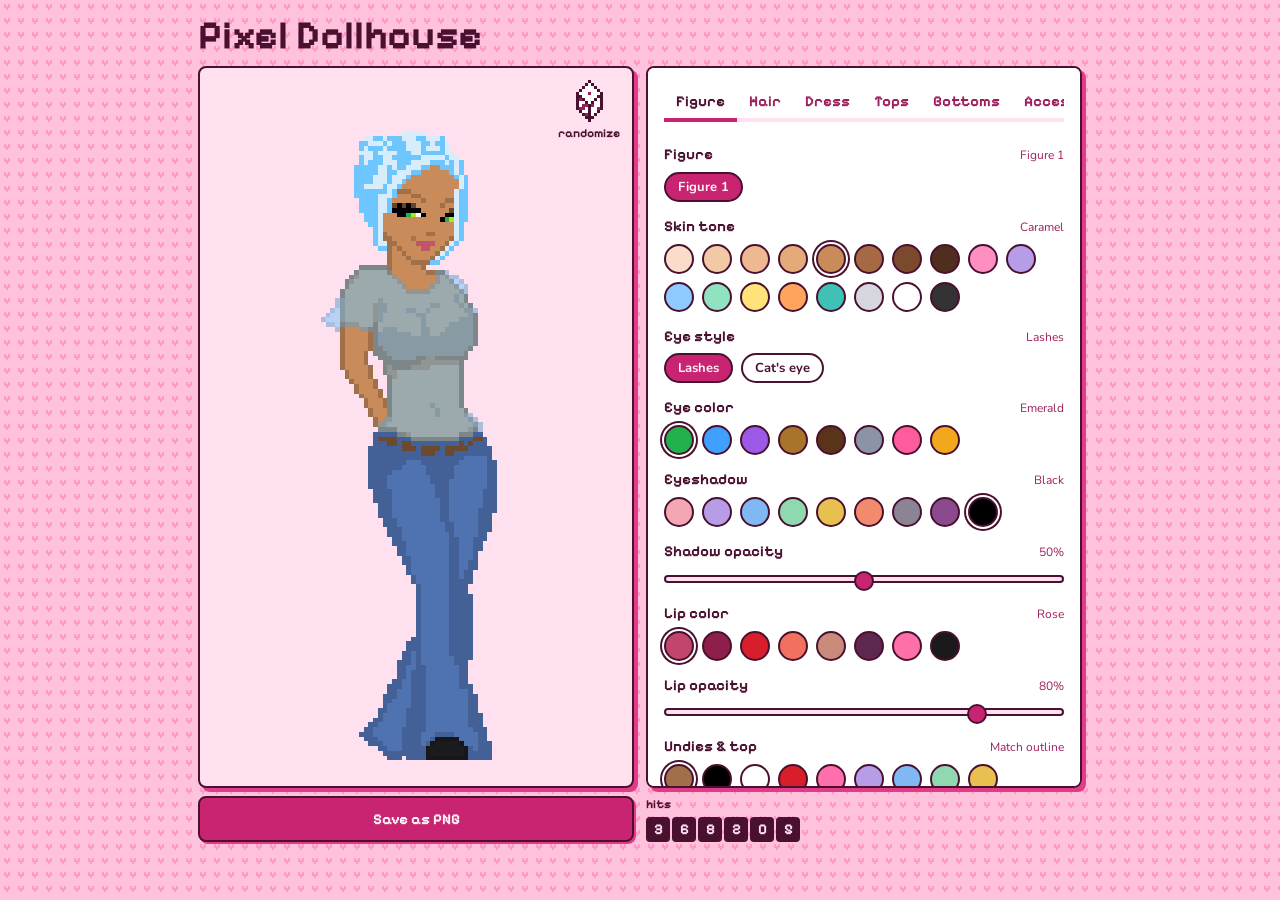
==== index.html @ e89b0773 "Add files via upload" ====
<!DOCTYPE html>
<html lang="en">
<head>
  <meta charset="utf-8">
  <meta name="viewport" content="width=device-width, initial-scale=1">
  <title>Pixel Dollhouse</title>
  <link rel="preconnect" href="https://fonts.googleapis.com">
  <link rel="preconnect" href="https://fonts.gstatic.com" crossorigin>
  <link href="https://fonts.googleapis.com/css2?family=Nunito:wght@400;700&family=Pixelify+Sans:wght@400;700&display=swap" rel="stylesheet">
  <link rel="stylesheet" href="tokens.css">
  <link rel="stylesheet" href="shared.css">
</head>
<body>
  <main class="app">
    <h1 class="app__title">Pixel Dollhouse</h1>

    <div class="panel panel--stage">
      <canvas class="stage__canvas" id="stage" role="img" aria-label="Your doll"></canvas>
      <button class="randomize" id="randomize" type="button">
        <svg class="dice" aria-hidden="true" focusable="false"></svg>
        <span class="randomize__label">randomize</span>
      </button>
    </div>

    <section class="panel app__controls" id="controls" aria-label="Customize your doll">
      <div class="tabs" id="tabs" role="tablist" aria-label="Categories"></div>
      <div class="tabpanel" id="tabpanel" role="tabpanel"></div>
    </section>

    <button class="btn app__export" id="export" type="button">Save as PNG</button>

    <div class="hits" id="hits" role="img">
      <span class="hits__label">hits</span>
      <span class="hits__digits" id="hits-digits" aria-hidden="true"></span>
    </div>
  </main>

  <canvas class="sparkles" id="sparkles" aria-hidden="true"></canvas>

  <script>
  /* =======================================================================
     DATA
     ======================================================================= */

  /* Fixed stage. 84x144 logical px = 7:12, matches --stage-ratio in tokens.css.
     (It was 84x140; 4 rows taller, and the figure sits 6 rows lower, so tall hair fits.)
     Every figure, hair, and clothing layer shares this coordinate space. */
  const STAGE = { w: 84, h: 144 };
  const EXPORT_SCALE = 8;               // PNG export = 672 x 1152, transparent bg
  const TOP_OPACITY = 0.5;              // every top (and its design) is drawn at 50%, so what is under it shows through
  const OUTLINE_VALUE_FACTOR = 0.9;     // outline = skin value (HSV "V") x 0.9
  const SHOE_OUTLINE_FACTOR  = 0.85;    // shoe outline = shoe color value x 0.85 (slightly darker)
  const PANTS_OUTLINE_FACTOR = 0.85;    // pants outline = pants color value x 0.85 (slightly darker)
  const SHIRT_OUTLINE_FACTOR = 0.8;     // shirt outline = shirt color value x 0.8 (soft, low contrast)

  /* Sprite region codes:
     . empty   S skin     O outline   N nose (= outline)
     H hair    B brow (= hair)        L lash     P lips
     I iris    J iris shine           W eye white
     E eyeshadow (only ever set by an eye style, see eyeStyles)
     K smirk: outline color, fades with lip opacity
     V hair highlight, D hair shadow (hair style overlays only; H is the hair base tone)
     F shirt fill         X shirt outline (shirt overlays only)
     M lighter fill, A accent, W fixed white, L fixed black (also shirt overlays)
     1 2 3 = fill-to-accent blend steps, used by the ombre top
     Q pants fill         R pants outline (pants overlays only)
     Y shoe fill          Z shoe outline (a pants style's shoes only)
     G pants belt (the enclosed gaps in the waistband)
     T top (bra)          U underwear
     L lashes are fixed black, not recolorable.                             */
  const FIGURES = [
    {
      id: 'figure-1',
      name: 'Figure 1',
      w: 54,
      h: 140,
      offset: { x: 19, y: 6 },          // places the figure inside STAGE
      /* Pixels listed in `shadow` render as eyeshadow [x, y] in figure
         coordinates; every other lash pixel stays black. */
      eyeStyles: [
        { id: 'lashes',   name: 'Lashes',
          shadow: [[18, 19], [20, 19], [22, 19], [30, 20]] },
        { id: 'cats-eye', name: "Cat's eye",
          shadow: [[18, 19], [19, 19], [20, 19], [21, 19], [22, 19], [30, 20], [31, 20]] }
      ],
      rows: [
        "......................................................",
        "......................................................",
        "......................................................",
        "......................................................",
        "......................................................",
        ".................HHHHHHHHH............................",
        "...............HHHHHHHHHHHHH..........................",
        "..............HHHHHHHHHHHHHHH.........................",
        ".............HHHHHHHHHHHHHHHHH........................",
        "............HHHHHHHHHHHHHHHHHHH.......................",
        "............HHHHHHHHHHHHHHHHHHHH......................",
        "...........HHHHHHHHSSSSSSSSSHHHH......................",
        "...........HHHHHHHSSSSSSSSSSSSHHH.....................",
        "...........HHHHHSSSSSSSSSSSSSSSHH.....................",
        "...........HHHHSSSSSSSSSSSSSSSSSO.....................",
        "...........HHHHSSSSSSSSSSSSSSSSSO.....................",
        "...........HHHSSSBBBBBSSSSSSSSSSO.....................",
        "...........HHHSSBSSSSSBBSSSSSSSSO.....................",
        "...........HSHSSSSSSSSSSBSSSSBBBO.....................",
        "...........HSHSSSLLLLLLSSSSSBSSSO.....................",
        "...........HSSSSSSLLLLLLSSSSSSLLO.....................",
        "............OSSSSSSLLIJWLSSSSLLLL.....................",
        "............OOSSSSSSSSSSSSSSLIJO......................",
        ".............OSSSSSSSSSSSSSSSSSO......................",
        "..............OSSSSSSSSSSSSSSSSO......................",
        "...............OOSSSSSSSSNNSSSSO......................",
        "................OOSSSSKSSSSSSSO.......................",
        ".................OOSSSSPPPPSSO........................",
        ".................OSOSSSSPPSSO.........................",
        ".................OSSOSSSSSSO..........................",
        ".................OSSSOSSSSO...........................",
        ".................OSSSSOOOO............................",
        "...........OOOOOOOSSSSSSO.............................",
        "..........OSSSSSSOSSSSSSSOOOO.........................",
        ".........OSSSSSSSSSSSSSSSSSSSO........................",
        "........OSSSSSSSSSSSSSSSSSSSSSO.......................",
        "........OSSSSSSSSSSSSSSSSSSSSSSO......................",
        ".......OSSSSSSSSSSSSSSSSSSSSSSSSO.....................",
        ".......OSSSSSSSSSSSSSSSSSSSSSSSOSO....................",
        ".......OSSSSSSSOSSSSSSSSSSSSSSSOSO....................",
        ".......OSSSSSSSOOSSSSSSSSSOOSSSSOSO...................",
        ".......OSSSSSSSOOSSSSOOSSOSSSSSSSOO...................",
        ".......OSSSSSSSOSSSSSSSOOSSSSSSSSSOO..................",
        ".......OSSSSSSSOSSSSSSSSOSSSSSSSTTTT..................",
        ".......OSSSSSSOSSSSSSSSSOSSSSSTTTTTT..................",
        ".......OSSSSSOTSTTTSSSSSOOSSSTTTTTTT..................",
        ".......OSSSSSOTTTTTTTTSSOOSSTTTTTTTT..................",
        ".......OSSSSSOTTTTTTTTTTTTTTTTTTTTTT..................",
        ".......OSSSSSOTTTTTTTTTTTTTTTTTTTTTT..................",
        ".......OSSSSSOTTTTTTTTTTTTTTTTTTTTT...................",
        ".......OSSSSO.TTTTTTTTTTTTTTTTTTTT....................",
        ".......OSSSSO..TTTTTTTTTTSSTTTTTTT....................",
        ".......OSSSSO...OTTTTTTTSSSSSSSSO.....................",
        ".......OSSSSSO..OSTTTTSSSSSSSSSSO.....................",
        "........OSSSSO..OSSSSSSSSSSSSSSSO.....................",
        "........OSSSSO...OSSSSSSSSSSSSSSO.....................",
        ".........OSSSSO..OSSSSSSSSSSSSSSO.....................",
        "..........OSSSO..OSSSSSSSSSSSSSSO.....................",
        "..........OSSSSO.OSSSSSSSSSSSSSSO.....................",
        "...........OSSSO.OSSSSSSSSSSSSSSO.....................",
        "............OSSSOOSSSSSSSSSSSSSSO.....................",
        "............OSSSOOSSSSSSSSOSSSSSO.....................",
        ".............OSSSOSSSSSSSSSOSSSSSO....................",
        ".............OSSSOSSSSSSSSSOSSSSSO....................",
        "..............OSSOSSSSSSSSSSSSSSSSO...................",
        "..............OSOSSSSSSSSSSSSSSSSSSO..................",
        "...............OOOOSSSSSSSSSSSSSSSOO..................",
        "..............UUUUUUUSSSSSSSSSSSUUUUU.................",
        "..............UUUUUUUUUUUUUUUUUUUUUUUU................",
        "..............UUUUUUUUUUUUUUUUUUUUUUUU................",
        ".............UUUUUUUUUUUUUUUUUUUUUUUUUU...............",
        ".............UUUUUUUUUUUUUUUUUUUUUUSSSO...............",
        ".............UUUUSSSSSUUUUUUUUUUUUSSSSO...............",
        ".............OSSSSSSSSSSSUUUUUUUSSSSSSOO..............",
        ".............OSSSSSSSSSSSSSSOOSSSSSSSSSO..............",
        ".............OSSSSSSSSSSSSSSSOSSSSSSSSSO..............",
        ".............OSSSSSSSSSSSSSSSOSSSSSSSSSO..............",
        ".............OSSSSSSSSSSSSSSSSOSSSSSSSSO..............",
        ".............OSSSSSSSSSSSSSSSSOSSSSSSSSO..............",
        "..............OSSSSSSSSSSSSSSSOSSSSSSSSO..............",
        "..............OSSSSSSSSSSSSSSSOSSSSSSSSO..............",
        "..............OSSSSSSSSSSSSSSSSOSSSSSSSO..............",
        "...............OSSSSSSSSSSSSSSSOSSSSSSSO..............",
        "...............OSSSSSSSSSSSSSSSOSSSSSSSO..............",
        "...............OSSSSSSSSSSSSSSSSOSSSSSO...............",
        "................OSSSSSSSSSSSSSSSOSSSSSO...............",
        "................OSSSSSSSSSSSSSSSOSSSSSO...............",
        ".................OSSSSSSSSSSSSSSOSSSSSO...............",
        ".................OSSSSSSSSSSSSSSOSSSSO................",
        "..................OSSSSSSSSSSSSSOSSSSO................",
        "..................OSSSSSSSSSSSSSOSSSO.................",
        "...................OSSSSSSSSSSSSOSSSO.................",
        "...................OSSSSSSSSSSSSOSSO..................",
        "....................OSSSSSSSSSSSOSSO..................",
        "....................OSSSSSSSSSSSOSSO..................",
        ".....................OSSSSSSSSSSOSSO..................",
        ".....................OSSSSSSSSSSOSO...................",
        "......................OSSSSSSSSSOSO...................",
        "......................OSSSSSSSSSOSO...................",
        ".......................OSSSSSSSSSO....................",
        "........................OSSSSSSSSO....................",
        "........................OSSSSSSSSSO...................",
        "........................OSSSSSSSSSO...................",
        "........................OSSSSSSSSSO...................",
        ".........................OSSSSSSSSO...................",
        ".........................OSSSSSSSSO...................",
        ".........................OSSSSSSSSO...................",
        "........................OSSSSSSSSSO...................",
        "........................OSSSSSSSSSO...................",
        ".......................OOSSSSSSSSSO...................",
        ".......................OOSSSSSSSSSO...................",
        "......................OSOSSSSSSSSSO...................",
        "......................OSOSSSSSSSSSO...................",
        "......................OSSOSSSSSSSSO...................",
        "......................OSSOSSSSSSSSO...................",
        "......................OSSOSSSSSSSO....................",
        "......................OSSSOSSSSSSO....................",
        "......................OSSSOSSSSSSO....................",
        "......................OSSSOOSSSSSO....................",
        "......................OSSSSOSSSSO.....................",
        "......................OSSSSOSSSSO.....................",
        "......................OSSSSOSSSSO.....................",
        ".....................OSSSSOOSSSSO.....................",
        "....................OSSSSSOOSSSSO.....................",
        "...................OSSSSSSOOSSSSO.....................",
        "...................OSSSSSSSOSSSSO.....................",
        "...................OSSSSSSSOSSSSO.....................",
        "....................OSSSSSSOSSSSO.....................",
        ".....................OOOSSOSSSSSOO....................",
        "........................OOSSSSSSOSO...................",
        "........................OSSSSSSSOOO...................",
        "........................OSSSSSSSOO....................",
        ".......................OSSSSSSSSSO....................",
        ".......................OSSOSOSOSSO....................",
        "........................OOOOOO.OO.....................",
        "......................................................",
        "......................................................",
        "......................................................",
        "......................................................",
        "......................................................"
      ]
    }
  ];

  const SKIN = [
    { name: 'Porcelain', hex: '#F9DCC9' },
    { name: 'Ivory',     hex: '#F2C9A5' },
    { name: 'Peach',     hex: '#EEB892' },
    { name: 'Sand',      hex: '#E5AA7A', outlineFactor: 0.8 },   // original artwork color
    { name: 'Caramel',   hex: '#C98B5A', outlineFactor: 0.8 },
    { name: 'Bronze',    hex: '#A56A43', outlineFactor: 0.65 },
    { name: 'Mocha',     hex: '#7B4A2E', outlineFactor: 0.65 },
    { name: 'Espresso',  hex: '#4F2E1E', outlineFactor: 0.65 },
    /* Fun colors */
    { name: 'Bubblegum', hex: '#FF8FC0' },
    { name: 'Lavender',  hex: '#B79CE8' },
    { name: 'Sky',       hex: '#8EC9FF' },
    { name: 'Mint',      hex: '#8FE3C0' },
    { name: 'Lemon',     hex: '#FFE27A' },
    { name: 'Tangerine', hex: '#FFA45C' },
    { name: 'Teal',      hex: '#3FC1B5' },
    { name: 'Light Gray', hex: '#D4D7DD' },
    { name: 'White',      hex: '#FFFFFF' },
    { name: 'Black',      hex: '#333333', outline: '#000000' }   // explicit outline: V x 0.9 can't reach black
  ];

  const HAIR = [
    /* Natural */
    { name: 'Black',       hex: '#1B1B1F' },
    { name: 'Espresso',    hex: '#2E1F17' },
    { name: 'Brown',       hex: '#5A3A22' },
    { name: 'Chestnut',    hex: '#7A4B2A' },
    { name: 'Auburn',      hex: '#8A3B1F' },
    { name: 'Ginger',      hex: '#D4622A' },
    { name: 'Dark Blonde', hex: '#B8913F' },
    { name: 'Blonde',      hex: '#E3C16F' },
    { name: 'Platinum',    hex: '#EFE6C8' },
    { name: 'Silver',      hex: '#BFC4CC' },
    /* Fun */
    { name: 'Pink',        hex: '#FF6FAE' },
    { name: 'Hot Pink',    hex: '#E8308A' },
    { name: 'Red',         hex: '#D81E2B' },
    { name: 'Orange',      hex: '#FF8A1F' },
    { name: 'Lemon',       hex: '#FFE066' },
    { name: 'Mint',        hex: '#8FE3C0' },
    { name: 'Teal',        hex: '#2EC4B6' },
    { name: 'Sky',         hex: '#6EC6FF' },
    { name: 'Blue',        hex: '#3B6FE0' },
    { name: 'Purple',      hex: '#8A4FD6' },
    { name: 'Lavender',    hex: '#B79CE8' },
    /* No hex: tracks the doll's current outline color. */
    { name: 'Match outline', id: 'match-outline', match: 'outline' }
  ];

  /* Hair styles are overlays drawn on top of the figure, in figure
     coordinates (x, y = top-left of the grid). H = base tone, V = highlight.
     'bald' is the cap already painted into the figure (no overlay). Overlays
     draw on top of that cap; it is never hidden.
     'short' (24x28) was aligned to the nose marker (nose = (25,25)-(26,25)),
     which puts its top-left at (10, 4). Two extra H pixels at the back of the
     head, (12,22) and (13,23), cover the figure's outline pixels there. */
  const HAIR_STYLES = [
    { id: 'bald',    name: 'Bald',    rows: null },
    {
      id: 'short', name: 'Short', x: 10, y: 4,
      rows: [
        "..........VVVVV.........",
        "..VVHHVHHHVVVHHVVVH.....",
        ".HHVVVHVHHHVVVHHVHHV....",
        ".HVHHHVHHHHVVVHVVVHV....",
        ".VVVHVVVVHHHVVHHHHHVV...",
        ".HVVHHVVHHHHHHVVVVVHVV..",
        ".HVHHHVVVHHHVVVVHHHVHVH.",
        "HHHHHVVHVHHVVVHH..HHHVH.",
        "HHHHHVVHHVVVHH......HVH.",
        "HHHHVVVHVVVH.........HVH",
        "HHHHVVVHVVH...........VH",
        "HHVVVVHVVH............VH",
        "HHHHHHHVH............VHH",
        "HHHHHVVVH............VHH",
        ".HHHHVVH.............VHH",
        ".HHHHVVH.............VHH",
        ".HHHHVVH.............VHH",
        "..HHHV...............VHH",
        "..HHHV...............VHH",
        "...HHV...............VH.",
        "....HV...............VH.",
        "....HV...............VH.",
        "....HV...............VH.",
        "....HVV.............VH..",
        ".....HH............VH...",
        "..................VH....",
        ".................VH.....",
        "................HH......"
      ]
    },
    /* 'long' was traced from a reference screenshot (blonde hair only; the face, eyes
       and background were ignored). Scale was ~3.6 screenshot px per art px, anchored
       on the reference's nose (~(73,81)) = our nose, the 2-pixel mark at (25,25)-(26,25).
       Three tones: D = shadow, H = base, V = highlight. The cells between the jaw and
       the right strand are filled with D (hair behind the jaw). 27x42 at (9, 5). */
    {
      id: 'long', name: 'Long', x: 9, y: 5,
      rows: [
        ".......HHDDDDDVVDH.........",
        "......DDDDHHDDVVHDDDH......",
        ".....HDDHVVVDDHVVDDDHD.....",
        "...HVHVVVDHHDDDDHDDDHHHH...",
        "...DDVVVHHVVVDDHHHHHDHHHV..",
        "..HDHVVHHVVVDDHVVVVVDDDDH..",
        "..HHHVDHVVHHHHDDDDDVVVDDH..",
        "..HHVVHVVHHHVVHDDHDDHVHDH..",
        "..DHVDHVHHHVVHHDDVVHDHHVDD.",
        ".HDHVDHDDHVVHHDDDHVHDHHVDD.",
        ".DDHHDDDDVVV.....HVVHHHVVH.",
        ".DDHDHDDHVV........VVHDVVH.",
        ".DDHDHDDVV...........HDDVDH",
        ".DDDDHDHV.............HHVDD",
        ".DDDHVDVV..............DVHD",
        ".DDDHVDVV..............DHDD",
        "DDHDHDDVH..............DDDD",
        "DDVDHDHVH..............DDDD",
        "DDVHHDVVH..............DHHD",
        "DDVHHDVVH..............DHDD",
        "DDVHHDHVH..............HVDD",
        "DDVHHDHHD.............DHHDD",
        "DDVHHDHDD............DDDHDD",
        "DDVHHDHDD...........DDDDHDD",
        "DDVDHDHDD..........DDDDDHDD",
        "DDVDHDHDD.........DDDDDDDHD",
        "DDVDHDDDD........DDDDDDDHHD",
        "DDVHHVDDD.......DDDDDDDHHHD",
        "DDVVDVDHD.........HDDDVVHHD",
        "DDVVDVDHH.........HHDHVVHHD",
        "DDVVDVHVHH.......HHVHVVVHHD",
        "DDVVDHDVHH........HHDVVVHHD",
        "DDVVDHDVHH.........VDVVVHHD",
        "DDVVDHDVHD.........HHVVVHHD",
        "DDVVDHDVHH.........HHVVVHHD",
        "DDVVDHDVHD.........HDHVVHDD",
        "DHVVDHDHDD..........HDVVHDD",
        ".DDVDDDHHD..........HHVHHDD",
        ".DHVDDDHHH..........DDHDVDD",
        ".HDHDDDHVH..........HDDDHDD",
        "..DDHDDHHH..........HDDDDH.",
        "....HDHDDV...........HHH..."
      ]
    },
    /* 'wavy' was traced from a reference screenshot (brown hair only; face, eyes and
       background ignored). It replaced the earlier hair2.pixil version. The nose is too
       faint in that image, so it is anchored on the eyes and lips: about 3.4 screenshot px
       per art px, with the reference's lip center (80,105) on our lips (25,28) and its eyes
       landing within a pixel of ours. Three tones: D = shadow, H = base, V = highlight.
       The cells beside the jaw and neck are filled with D (hair behind the jaw).
       32x44 at (4, 4). */
    {
      id: 'wavy', name: 'Wavy', x: 4, y: 4,
      rows: [
        "...........VDDDDDDDDV...........",
        "........VVVDDDDDDDDDDVVV........",
        ".......VDDHDDDDDDDDDDDDHHV......",
        ".......VDHHHDDDDDDDDDDDDDHV.....",
        ".....VDHHHHDDDDDDDDDDDDDDHHV....",
        ".....HDHHDDDDDDDDDDDDDDDDDDDV...",
        ".....HDHHDDDHDDDDDDDDDDHDDDDV...",
        "....VHHHDDHHDDDDDDDDDDDDDDDDHV..",
        "....VDHHDDHDDDHHDDHHHDDDHHHHDH..",
        "....VDHDDHDDHHHDDHHHVHDDDHHHDH..",
        "...VDDHDDHDDHHDDHHHHHDDDDDHHDH..",
        "...HDHHDHDDHHDHHH..........HDH..",
        "...HHVDDHDDHHHH............HDH..",
        "...HHHDDDDHHHH.............HHH..",
        "...HHHDHDDDHV..............VHD..",
        "...HHHDHDDHH................HD..",
        "...HHHDHDDHV................HD..",
        "..VHHDDHDDHV................HD..",
        "..HDHDDDDHHH...............DHD..",
        "..HDHDDDDHH................DHD..",
        "..HDHDDDDHH................DHD..",
        "..HDHDDDDHD................DHD..",
        "..HDHDDDHHDD...............DHD..",
        "..HDHDDHHDDDD.............HDHD..",
        "..HDHHHHHDDDD............DHDHD..",
        "..HDHHHDDDDDD...........DVVDHD..",
        "..HDHHDDDDDDD..........DHVVDHD..",
        "..HDHDDDDHDDD.........DHVVHDHD..",
        "..HDHHDDDHHD.........DHHHHDDHD..",
        "..VHDDDHDHHDV........VVHHVDDDD..",
        "..VHDDDHDHDDV.........HHHHDDDD..",
        ".VVHHDDHDHDDV.........HDHDHDHH..",
        "VHHHHDHHDDDDV.........HDDDHDHHV.",
        "VVDDHHHHDDDDV.........HDDDHDDHVV",
        "HVVHHHHHDDDDV.........HDDDHDHDHH",
        "..VVHHHDDDDDDV.......VHHDHHDHDV.",
        "..VHHHHDDDHDDHV......VVHDHHDHD..",
        "..VVHDHDDDHHDHV......VVHDDDDHV..",
        "..VVVDHHDDHVVHV......VVHDDDDHV..",
        ".VVVHHHDVHHHVV.......VHDDHDDDHV.",
        "HHHHHHDDVHDHVV.....VVHDDHDDDHDHH",
        "HHHHHDHDHHDDVVV...VVHDDHVDDDHDVV",
        "DDDDVVVHHVHDDDV...VHHDVVVVDDDDV.",
        ".VV....VHVVVVV.....VVHV..VDDDD.."
      ]
    },
    /* Twelve styles traced from reference screenshots (hair only; face, eyes and background
       ignored). The screenshots are small and blurry, so each is a resample, not exact pixels:
       about 3.5 screenshot px per art px, anchored so the reference face (eye midpoint and
       lips) lands on ours. Hair vs skin was told apart by color: distance from a skin patch
       sampled at nose level, plus a hue test for blondes. Inside our face area only the
       forehead can be hair (bangs). Three tones: D = shadow, H = base, V = highlight
       (darkest, middle and lightest of each reference). Cells beside the jaw and neck are
       filled with D (hair behind the face) and one-cell holes copy the pixel below. */
    { /* #1 */
      id: 'side-pony', name: 'Side Pony', x: 5, y: 5,
      rows: [
        "....HDDDDDDDDDDDDDDDH........",
        "...VDDDDDDDDDDDDDDDDHHVV.....",
        "...DDDDDDDDDDDHHHHDDHDDHV....",
        "..VDDHHHDDDDHDDDHHHDDHHHHV...",
        "..HDHDDDDDDDHHDDDHHHDDHHHHV..",
        "..HDHDDDHHDDDHHDDDHHHDDHHDDV.",
        "..HDHDDDDHHDDDHHDDDHHDDHHHDH.",
        "..HDHDDDDDHHDDDHHDDDDDDDHHHHH",
        "..HDHDDHHDDHHHDDDDDDDDDHHHHHH",
        "..HDHDDDHHDDHHHDDH...HHHV..HH",
        "..HDHDDDDHDDDHHHH............",
        "..HDHDDDDHHHDDHH.............",
        "..HDHDDDDDDHHDH..............",
        "..HDHDDHHDDHHH...............",
        "..HDHD.......................",
        "..HDHD.......................",
        "..HDHDD......................",
        "..HDHDD......................",
        "..HDHDDD...................VV",
        "..HDHDDDD..................VV",
        "..HDHDDDHD.................VV",
        "..HDHDDDHVD...............DV.",
        "..HDHDDDHVDD.............DVV.",
        "..HDHDDDHHDD............DVVV.",
        "..HDHDDDHDDD...........DDVV..",
        "..HDHDHHHDDD..........DDDVV..",
        "..HDHDHHHDDD.........DDDVV...",
        "..HDHHHHHDD..................",
        "..HHDDDDHDDH.................",
        ".VHDDDDDDDDHV................",
        "VDDDHDDDDDDHV................",
        "DDDDHHDDDDDHV................",
        "DDDDHHDDDHDHV................",
        "HVVHHHDDDHDDV................",
        "..VHHDDDDHHDDV...............",
        "..VHDDDDDDHHDH...............",
        "..VVDDDDDDHVHH...............",
        "..VVHHDDHDDVVV...............",
        "HHHHDDDDHDDDVV...............",
        "HHHDDDDDHDDDHV...............",
        "VVVDDDVHHHHHHV...............",
        "HVVDDDVVHV..................."
      ]
    },
    { /* #2 */
      id: 'curtain', name: 'Curtain', x: 5, y: 3,
      rows: [
        "........VDDDDDDDDV.........",
        "......VVVDDDDDDDDHHVV......",
        ".....VHHHDDDDDDDDDDHHVV....",
        "....VHHHHDDDDDDDDDDHHHVV...",
        "...VHHDDDDDDDDDDDDDDDHHHV..",
        "..VHHDDDDDDDDDDDDDDDDDDDVV.",
        "..VHHDDDDDDDDHHDDDDDDDDDDV.",
        "..VHDDDDDDDDHHDDDHHDDHHDDDV",
        "..HHDDDDDDDHHDDHHHHHHHHDDDV",
        ".VHHDDDDDDDHDDHHHHDHHHHHDDV",
        ".VHHDDHHDDDDDDHHHDD...HHDDV",
        "VHHHDDHHDDDDDHHHDH.....HDDV",
        "VHHDDDHDDDDDDHHDD......HDDV",
        "VHHDDDHDDDDHHHHD.......DDDD",
        "VHHDDDHDDDDHHHDD........DDD",
        "VHHDHDD....................",
        "VHHDHDD....................",
        "HHHDHHH....................",
        "HHDDDDD....................",
        "DHDDDDD....................",
        "DHDDDDDD...................",
        "DHDDDDDHD..................",
        "DHDDDDDHDD.................",
        "HHDDDDDHDDD................",
        "HHDDDDDHDHHD.............DH",
        "HHDDHDDHDHHD............DHD",
        "HHDDHDDHDHHD...........DDHD",
        "DHDDHDDHDHDD..........DDDHD",
        "DHHDDDDHDHDD.........DDDDHD",
        "DDHHDDDHDHH.........DHDDDHD",
        "DDHHDDHHDHHDDHHV....VHDHDDD",
        "DDDHDDHHDHHDDHHV....VHDHDDD",
        "DDDHHDDHDDHHDDHHV...VHDDDDD",
        "DDDDHDDDDDDDDDHV....VHDDDDD",
        "DDDDHDDDDDDHDDH....VVDDDDDD",
        "DDDDHDDHHHHHDVV...VHHDDDHHD",
        "DDDDDHDDHHHHHV.....HVDDDHHD",
        "VDDDDHHDDDHHVV.....VVDDDDHD",
        ".VDDDDHDDDDHHV.....VHHDDDDD",
        ".VDDDDDDDDDHV.......VHDDHHD",
        "..VDDDDDHHHHV.......VHDHHHD",
        "..VDDDDDDHHHVV......VHDDDDD",
        "..VDDDDHHHHHHV......HDDDDDD",
        "..VDDDDHHDHHH.....VVHDDDDDD",
        "...VDDDDDDDHV.....VVVHDDDDD",
        "....DDDDDDDDV......VVHDDDDD",
        "....VDDDDDDDDV.....VVDDDDDV",
        ".....VDDDDDDVV.....VVDDDDDV",
        ".....VVDDDDDV.......VHDDDV.",
        ".......VDDDDV........HDDV..",
        "........VVDDDV.......VDV...",
        "..........DDDV........H...."
      ]
    },
    { /* #3 */
      id: 'curly', name: 'Curly', x: 4, y: 5,
      rows: [
        "..........HDDDDDDDDHHHHHD........",
        ".........VHDDHHDDDDDHHHHHHV......",
        "........VHHHHHHDDDDDDDDDHDDV.....",
        "......VVHHDDHHDDDDDDDDDDHHDDH....",
        ".....VVHHDDHHHDDDHDDDDHHHHDDDV...",
        ".....HVVDDHHHHDDHHDDDDDDHHHDDV...",
        ".....HDHHHHHDDDHHDDDDDDDDHHHHV...",
        ".....VDHHHHHDDDHHDDHHHHDDDHHHHV..",
        ".....VHHHDDHDDDHDDDDDDDDDDDDDHV..",
        ".....VDHHDDHHHHHDHHDDDDDDDDDDHHV.",
        "....HDDHHDDHHDHDDH.........DDDHDD",
        "...HDDDHDDHHDDHDD..........DDDHDD",
        "...HDDDHDDHDDDHDD...........DDHDD",
        "..HHDDHHDDDDDDDHH...........DHHDD",
        "..HHVVHH.....................HHDV",
        "..HHVVHH.....................HHD.",
        "..VVHHHH.....................HHD.",
        "...VHHHH....................DDDD.",
        "...VDDHHD...................DDDD.",
        "..HHDDDDDD..................DDDDH",
        "..HDDDDDHHD.................DDDDH",
        "..HHDDDDDHHD...............DHDDDH",
        "...VDDDDDHHHD.............DDHDDDH",
        "...VDDHDDHHHD............DDDHDDDH",
        "...VDDHDDHHHD...........DHHDHHDDH",
        "...VDDHDDDHHD..........DDHHDDHDDH",
        "..VVDDDDDDDDD.........DDHHDDDHDDH",
        "..VDDDD..............DHDHHDDHHDDH",
        "..VHHDD...............VHHDDDHHDDH",
        ".VVVVVDDDDDHDDDDV......VVDDDHHDDV",
        ".VVVVHHHHDHHDDDDVV.......VDDHDDDV",
        "..VHHHHDDDHHHDDDVV.......VDHHDDDD",
        "..HHHDHDDDHHHDDDVV......VDDDDDDDD",
        "..HHHDDDDDDDHHDHVV.....VDDDDDDDDD",
        "HHHVHDDDDDDDDHHHHH.....VDDHHHDDDH",
        "HVVVHDDDDDDDDDHHHV.....VDHHDHHDD.",
        ".VVVHDVVDDDHDDHHHV.....VDHDDDDDD.",
        "..VVVDDHHDDHDDDHHV.....DDDDDHDDDH",
        ".....VHHHDDDDDDDHVV.....HHDHHDHHD",
        "......VDDDHHDDDDHV.......HDHHHVVD",
        "......VDDDHVDDDDHV.......HDDHVVDD",
        "......VDDDDVVDDDDVV.......VDVVDDH",
        ".......DDDD...DDDV.........DVVDDH"
      ]
    },
    { /* #4 */
      id: 'bob', name: 'Bob', x: 8, y: 5,
      rows: [
        ".....VVVHDDDDDDDDVVV........",
        "....VDDDHHDDDDDDDDDDVV......",
        "...VVDHHHHDDDDDDDDDDDVV.....",
        "..VVHHHHHDDDDDDDDDDDHHHV....",
        "..VHHHHHHHHHDDDDDDDHHHDDV...",
        "..VHHHHHHHHHHDDDDDDHHHDDHV..",
        ".VDDHHHHHHHHHHDDDDDHHHHHHV..",
        ".VDHHHHHHHHHHHHDHHHHHHHHHH..",
        ".VDHHHHHHHHHHHDDHHHHHHHHHHV.",
        "HHHHHHHHHHHHH...HHHHHHHHHDDV",
        "DDHHHHHHHHHH....DHHHHHHHHDDV",
        "DDHHHHHHHHD......HHHHHHHHDDV",
        "DHHHHHHHHH.......HHHHHHHHHDV",
        "DDHHHHHHHH.......HHHHHHHHHDD",
        "DDDH.....................HDD",
        "DDDD.....................HDD",
        "VDDD.....................DDD",
        ".VDD....................DDDV",
        "..VDD...................DHV.",
        "..VDDD..................DH..",
        "...VVHD.................DV..",
        ".....VVD....................",
        "......VVD...................",
        ".......VD...................",
        "............................",
        "............................",
        "............................",
        "............................",
        "..............VV............"
      ]
    },
    { /* #5 */
      id: 'crimped', name: 'Crimped', x: 6, y: 4,
      rows: [
        ".............HHH..HH..........",
        ".........DDDHH....HHH.........",
        ".......HHHHH......HDDDH.......",
        "......DHHHHH......HDDDDDH.....",
        ".....DDHHHHD........DDDDHH....",
        "....DDDHHDDD........HHD..DH...",
        "...DDDHHDDHHH......DHHD..DH...",
        "...DDHHDDHHHDDHHHDDDHHDD.HH...",
        "..DDHHHDDHHDDVVVVVVDDDDDHHDD..",
        "..DDHHH...DDVVVVVVVVVVVVVHDD..",
        ".DDHHH....HHVVVDD.....DDVHDD..",
        ".DDHD.....HVVVD........DVVHHH.",
        "DDHHD...DDHVVD..........VVHHD.",
        "HHHHD...DDVVH...........VVHHD.",
        "DHHHD....DV..............V.DD.",
        "DDHHD......................DDD",
        "DDHHD......................DDD",
        ".DHHHD.....................DDD",
        ".HHHHD....................DDDD",
        ".DHHHDD...................DDD.",
        ".DDHHDDD..................DDD.",
        "HHHHDDDDD.................DDD.",
        "HHHHDDDDDD...............DDDDD",
        "DDHHDDDDDDD.............DHDDDD",
        ".DHHHDDDDDD............DDVDDDD",
        ".DHHHDDDDDD...........DDDVDDDD",
        ".DHHHDDDDDD..........DHHHHDDD.",
        ".DDHHDDDDDD.........DHDDHDDDD.",
        ".DHHD..............DDDDDVDDDD.",
        "HHHH...............VVVHDVDDDD.",
        "HHHH...DDHDHHHHHH....VHDVDDDH.",
        "HHHH...DDHDHH..........HVDDDDH",
        ".HHHH..DDHHDD............VDDDH",
        ".DDHH..DDDVDD............V.DDH",
        ".DDHH..DDDVDD.............HHHH",
        ".DDHH..DDDHDD.............HDD.",
        ".HHH...DDHHH..............HDD.",
        "HHHH...DDHDD..............HDD.",
        "HHHH...DDDDD..............HDDD",
        "HHHHD..DDDDD..............DDDD",
        ".DHHH..DDDDDD..............HDD",
        ".DHHH...HDVDD...............DD",
        ".DDHH...HHVH..................",
        "..VVVVHHHHH..................."
      ]
    },
    { /* #6 */
      id: 'big-curls', name: 'Big Curls', x: 2, y: 5,
      rows: [
        ".......DDDDDDD...DDDDDDDD..........",
        "......HHHDDDDDDHHDDDDDDDDHH........",
        ".....HVVVDDD.DDDDDD....DDDDV.......",
        "....HHVHHHD..DDDDDD........VVV.....",
        "...HHVDDVVDD..DDDD.........VVV.....",
        "...HVVVDDDDD..DDDD............V....",
        "..HHVVVDDDDD..D..DD...........HV...",
        "..HDDVVVDDDD......DD...........V...",
        "..HDHHVVDDDD......DDDVV........HH..",
        "..HDHHDDDDDD......D..VVV.......HH..",
        ".HHHDDDDDDDD.....DD...........VVH..",
        ".HVVDDDDDDD...................VVHH.",
        "HHHHDDDDD......DD..............DVV.",
        "HHVVVVDDD......................DHH.",
        "VHDDDDDDD......................DHHV",
        ".HDDDHHDD......................DDVD",
        ".HVVDDDVVD.....................DDVD",
        ".DVVDDDVVD....................DDDHD",
        ".DVVDDDVVDD...................DDVHH",
        ".DVVDDDVVVDD..................DDVHH",
        ".VVVDDDVVDDDD.................DDHH.",
        ".VHHDDDDDDDDDD...............DVVHH.",
        "...HDDDDDDDDDDD.............DVVVD..",
        "....HDDDDDDDDDD............DVVVV...",
        ".HHHHDHHVVDDDDD...........DDVHVV...",
        ".DDVVDDHVVDVVDD..........DDDVHVH...",
        ".DVVVVVHDDDDDDD.........DDDDVVHHV..",
        ".DDDVVHDD..............DDDDDDVVVH..",
        ".HHHVVHDD..............DDDDDDVV....",
        "..HDDVD.DDDDDDHVVVVHHHDDDD..DDD....",
        "..HHVV..DDDDDH.......VHDDD..DDDH...",
        "..HHVV....DDDH........HDDDD.DDDD...",
        "...HVV......DH........HVVDD..DDD...",
        "...VVVV.....DH........HDDD...DDD...",
        "....VHHDD...DH........HDDD..DDDDH..",
        "......HVVH..DD.........HHHDDDDDHHH.",
        ".......VVV..DD...........HDDDDDHHH.",
        ".......HVVDHDV...........HDHDDDVHH.",
        "......HHVVDHH............HDHDDVVHV.",
        "......HHVHHH..........H..HHHDDDHH..",
        "......HHVVVD..........HHHDHHHHHH...",
        ".......HVHHD...........DDDDH.......",
        ".........DD.............DDD........"
      ]
    },
    { /* #7 */
      id: 'straight-bob', name: 'Straight Bob', x: 8, y: 5,
      rows: [
        ".......DHHDDDDDDDDDD........",
        "......HDDHHHDHHHHHDDDHH.....",
        ".....HDDHHHHHDHHHHDDDDHV....",
        "....VHDHHHDDDDHHHDDDDDDDV...",
        "...DDHHHDDDHHDDHHDDHHDDDHH..",
        "...HDHHDDDHHDDDDHDDDHHHHHD..",
        "...HHHHDHHHHVVVDHHHHHHHHDDH.",
        "..HDHHDDHHHVVVVDVVVHHHHHHDD.",
        "..HDHDDHHHHVVVVDVVVVHHHHHDD.",
        "..HDHHDDDHVVVVVDDVVVVHHHHDD.",
        ".DDHHDHDDHVVV....HHVVVHHHDD.",
        ".DDHDDHDHVVVV.....HHVVVHHHD.",
        ".DDHDDHDHVVHD......HVVVVHVHH",
        ".DDHDDDDVVVH........HVVVHVVD",
        ".HD......................DVD",
        ".HD......................DVD",
        ".HDD.....................DVD",
        "DDHD....................DVVD",
        "DDHHD...................VVVD",
        "DDHHDD..................VVVD",
        "DDHHDHD.................VVVD",
        "DDHHDDDD...............DDVVD",
        "DDHHDDDVD.............DDDVVD",
        "DDHHDDDVV............DDDDVVD",
        "DDHHDDDVV...........DHDDDVVD",
        "DDHHDDDVV..........DDHDDDVVD",
        "DDHHDDDVD.........DDDHDDDVHD",
        "DDDHDDDD.........DDDDHDDVVHH",
        "DDHHDHHHVHD....DDDDDDHDDVDD.",
        ".VHDDHHHVHDHV...DDVDDDDDVDD.",
        "..VDDDDDHVHHV.....VDDHVVVHH.",
        "....HHDHHVVHV......HHH......",
        "......HHHHDDDH.............."
      ]
    },
    { /* #8 */
      id: 'short-layers', name: 'Short Layers', x: 9, y: 4,
      rows: [
        ".........DDDDDDDD..........",
        "......VVVDDDDDDDDVVV.......",
        ".....VDDDDDDDDHHHDDDVV.....",
        "....VDDDHHHDDDDHHDDDHHV....",
        "...VVDHDDDDDDDDDDDDDHHHV...",
        "..HDDHHDDDHHHDDDDHHHDDHHV..",
        "..HDDHDDHHHHDDDDDDHHDDDDH..",
        ".VVDHHDHHHHVVVVDDDDHHHHDHV.",
        ".VDDHDDHHHHV....DVDDHVVDDV.",
        ".VDDHDHHHHVV....DVVDDDVVDV.",
        ".DDDHDHDHVV......DHVDDVVDD.",
        "DDDDDHDDHV.......DHVHHHVVV.",
        "DDDDDHDHVV.......DDVVDDHVV.",
        "DDDDDHHHV.........DDVVDHVHV",
        "DDDDDHHVV..........HVVDDVHD",
        "DDD.....................VHD",
        "DDD.....................VHD",
        "DDD.....................VHD",
        "DDD....................DHHH",
        ".VVD...................DHVV",
        "..VDD..................DHV.",
        "...VHD.................DVV.",
        "....VVD...............DVV..",
        "...........................",
        "...........................",
        "...........................",
        "...........................",
        "...........................",
        "...........................",
        "...........................",
        "............VV............."
      ]
    },
    { /* #9 */
      id: 'pigtails', name: 'Pigtails', x: -1, y: 5,
      rows: [
        "DDVVVDDDDDDDDDDDDVVVDDDDDDDVVVDDDDDDDDDDDVV.",
        "VHHHHDDDDDDDDDHDDDDHHHHDDDDDDDDDDHHHHDDDDDDD",
        "..HHHDDDDDDDDDHHDDH...HDDDDHDDDDDHHHHHHHDDDD",
        "...VHDDDDHHDDDDDDH.....HHDHHHDDDDDDDDDHHDDDD",
        "...VDDDDDDHDDDDDH......HHHH..HHDDDDDDDDDDDDD",
        "...VHHDDDDHHDDDDHHH.VVVV..H....DDDDHDDDDDDDD",
        "..VVDHHHHHHDDDDDHHH.VVVV..HH....HDDHHHHHDDDD",
        "..HDDHHHDDHDDDHHH...H.....H......HDDHHHHHDDD",
        "..HDHHHHDDDDDDHHD..DD...HH........DDHDDHHDDD",
        "..HDDHHDDDDDDDDD..DD.......H...D..DDDDDHHDV.",
        ".VHDHHDDDHHDDDDDDDD........H...DH.HHDDDDHHV.",
        ".HDDHHDDDHHDDDDDDDH........HH...HHHHVVDDDH..",
        ".HVHHHDDHHHDDDDHDD..............DDHHVVHHDH..",
        "..VHVHHHDDHDDDDHDH..........HH...HHDVVHHHV..",
        "...VVHVHDDHDD.....................DDVVDHVV..",
        "....VHVVDDHD......................DVVVDVV...",
        ".....VVVHHHDD.....................DVVVVV....",
        "........VHHVD....................DHV........",
        "........VHVVDD...................VV.........",
        ".........VVDDDD.............................",
        "............................................",
        "..............VDD...........................",
        "............VVVHHD..........................",
        "............VVVVVD..........................",
        "............................................",
        "............................................",
        "............................................",
        "............................................",
        "....................V...VVV.................",
        "....................VVVVVVV................."
      ]
    },
    { /* #10 */
      id: 'soft-waves', name: 'Soft Waves', x: 8, y: 6,
      rows: [
        ".........HDDDDDDD............",
        ".......HHDDDDDDDDDDDDH.......",
        "......HHHHHDDDDDDDDDDHH......",
        ".....HHHHDDHHHDDDDDHHDHH.....",
        ".....HHHDDDHHDDDDDDDDDDHH....",
        "....HHHDHHHHHHVVVDDDDDDDHH...",
        "....DHHDHHHHVVVVVVVHDDDVHHH..",
        "....DDDHHHHHVVVVVVVHDDVVVHH..",
        "....DDDHHHVVVVHH......HVVVH..",
        "...HDDDHDHVVVV.........VVVH..",
        "...HDDDDDVVV............VVH..",
        "...DDDHHHVVV............VVHH.",
        "..HHDDHHHVVH.............VHD.",
        ".........................DHD.",
        "..H......................DHD.",
        "..HD.....................DHD.",
        "..DD....................DVVD.",
        "..DDD...................VVVD.",
        "..DDDD..................VVVD.",
        "..DDDDD.................HVVD.",
        "..DDDDDD...............DHVVD.",
        "..DDDHDVD.............DDHVVD.",
        "..DDDHDVV............DDDHVVD.",
        "..DDDHDVV...........DDDHHVVD.",
        "..DDDHHVV..........DDHDHHVVD.",
        "..DDDHDVD.........DDDHDHHVVD.",
        "..HDDHDD.........DDDDHDHVVHH.",
        "..HDDHDDVH.......DD.DHDHVVHH.",
        "..DDDHDDVHD.........DHHVVDDH.",
        "..DDDHDDVVDD........DHVVHDDDH",
        "..DDDDHHHVVD.......HDDDHHDDDH",
        "..DDDDHHHHDDDHHH.HHHDDDDHDDH.",
        "..DDDDDHHHDDDH.......DDDDDD..",
        "..DDDDDDDDDDH........DDDDDD..",
        "..DDDHDDDDDH.........HHDDHH..",
        "..DDDHDDDDD...........HDHHH..",
        "..DDDHDDDDD...........HDHDH..",
        ".HDDDHHDDHDH.........HDDDDD..",
        "DDDDDDHHDHHHH.........DDDDD..",
        "DDHDHDHHDHHH...........VDDD..",
        "DDHDHDDHHHH.............HHD.."
      ]
    },
    { /* #11 */
      id: 'sleek', name: 'Sleek', x: 10, y: 5,
      rows: [
        "......HHHDDDDDDDHVVV.......",
        "....VVDDDDHDDDHHHDDDV......",
        "....VDDDHHHDDDDHHDDDDVV....",
        "...VVDHHHDDDDDDDDDDDDDVV...",
        "..HDDHHDDDHHDDDDDHHHDDDVV..",
        "..HDDHDDHHHDDDDDDDHHDDDDV..",
        ".VHDHDDHHHHHHHHHDDDDDDDHVV.",
        ".VDDHDDHHHHHHHHHHHDDHHHHHV.",
        ".VDDDDHDDHHHHHHVVVHHHHHHDV.",
        ".DDDDDHDHHHHV........VVHDV.",
        "DDDDDHDDHHHV..........VHDV.",
        "DDDDDHDHHHH...........HHDV.",
        "DDDDDHDHHH.............HHHH",
        "DDDDDDDHHH.............HHDD",
        "DD.....................HHDD",
        "DD.....................HHDD",
        "HH.....................DHDD",
        "HH....................DDHDD",
        ".VD...................DDHDD",
        ".VDD..................DDHDD",
        ".VDDD.................DDHDD",
        "..VVDD...............DDDHDD",
        "...VVVD.............DVDDHDD",
        "...VDDD............DDDDDHDD",
        "..VDDDD...........DHDDDDHDD",
        "..VDDDD..........DVDDDDDHDD",
        "..VDDDD.........DVVDDDDDHDD",
        "...............DDVDDDDDDHDD",
        ".DDDHDHHHV.......HDDDDDDHDD",
        "DDDDHDHHHV.......HDDHDDDDDD",
        "DDDHDDHHHV.......HDDHDDHDDD",
        "DDDHDDDHHH.......HDDDDDHHDD",
        "DDDDDHDDHHV......HDDDDDDDDD",
        "DDDDHHDDDHHV.....VDDDDDDDDD",
        ".VDDHDDDHHHVV.....VDDDDDDV.",
        ".VDDHDDHVVHV......VHDDDDDV.",
        "..DDDDDH..VV.......HDDDDD..",
        "..VHDDHV...........VHDHHV..",
        "...HDDH.............HDDH...",
        "...VDDV.............VHHV...",
        "....VV...............VV...."
      ]
    },
    { /* #12 */
      id: 'low-pigs', name: 'Low Pigs', x: 6, y: 5,
      rows: [
        ".........VVDDDDDDDDDDVV..........",
        "........VDDDDDDDDDDDDDDVV........",
        ".......VHDDHHHDDDDDDDDDHHV.......",
        "......VVHHHHDDDDDDDDDDDDHHV......",
        ".....VDDHHHDDDDDDDDDDDDDDHHV.....",
        ".....VDDHHDDHHDDDDDDDDDDDDDDV....",
        ".....VDDHDDHHDDDDDDDDDDDDDDDV....",
        ".....HDHHDDHHDHHHDDDDDDDHHHHDV...",
        ".....HDDDDDHHHHHDHHVVVDHHVVHDV...",
        "....VDHHDDDDHHHDDVVVV......HHV...",
        "....DDHHDDDDHHH............DDV...",
        "....DDHD..D..H.............DDV...",
        "....DDHD..................DDHV...",
        "...VDDD...................HDDHV..",
        "...VHD.....................DDHV..",
        "...VHD.....................HHHV..",
        "....VV.....................HVHV..",
        ".....V....................DDVHV..",
        ".....VD...................DDVV...",
        ".....VVD..................DVV....",
        ".....VDDD.................DV.....",
        ".....VDDHD.......................",
        "....VDDDHDD.............DV.......",
        "...VDDDDHHD............DDV.......",
        "...VDDDDDDD...........DDDDV......",
        "...HHDDDDDD..........DDDDDDV.....",
        "...HHDDDDDD.........DDDDDDDDV....",
        "...HHDDDDD.........DHDHDDDDDV....",
        "...HHDDDDHDH........HDHHDDDDDV...",
        "..VHDDDDDHDV........HDHDDDDDHV...",
        "..VHDHDDDDDV........VDHDDDDDHHV..",
        "..VHDHDDDDV..........DDDDDHDHHV..",
        "..VHHHHDDD...........VDDDDHHHHH..",
        "H.DHHHHDDD............VHDHHHHHH..",
        "HHDHHHHDDV.............HDHHHHHHV.",
        "DDDHHDDDDV.............HDDHHHVV..",
        "HHHVVDDDHH.............HDDDHHHV..",
        "...VVHDDHH.............HDDDDDHHHV",
        ".DDHHHHHV..............HDHHHHHHHH",
        ".DDHDDHV...............VDDDHHHHVV",
        ".VDDDVV.................VDDDHHHV."
      ]
    }
  ];

  /* shine is optional; derived from hex when omitted */
  const EYES = [
    { name: 'Emerald', hex: '#22B14C', shine: '#A8E61D' },   // original artwork
    { name: 'Sky',     hex: '#3FA0FF' },
    { name: 'Violet',  hex: '#9B59E6' },
    { name: 'Hazel',   hex: '#A8742A' },
    { name: 'Brown',   hex: '#5A3418' },
    { name: 'Gray',    hex: '#8A94A6' },
    { name: 'Rose',    hex: '#FF5C9E' },
    { name: 'Amber',   hex: '#F2A81D' }
  ];

  const SHADOWS = [
    { name: 'Pink',     hex: '#F2A7B2' },   // matches the pink in the eye mockups
    { name: 'Lavender', hex: '#B79CE8' },
    { name: 'Sky',      hex: '#7FB8F2' },
    { name: 'Mint',     hex: '#8FD9B0' },
    { name: 'Gold',     hex: '#E8C050' },
    { name: 'Coral',    hex: '#F28B6E' },
    { name: 'Smoke',    hex: '#8A8494' },
    { name: 'Plum',     hex: '#8C4A8E' },
    { name: 'Black',    hex: '#000000' }
  ];

  const LIPS = [
    { name: 'Rose',  hex: '#C2456B' },
    { name: 'Berry', hex: '#8E1F4A' },
    { name: 'Red',   hex: '#D81E2B' },
    { name: 'Coral', hex: '#F2705F' },
    { name: 'Nude',  hex: '#C98A7A' },
    { name: 'Plum',  hex: '#5E2750' },
    { name: 'Pink',  hex: '#FF6FA8' },
    { name: 'Black', hex: '#1A1A1A' }
  ];

  const CLOTHES = [
    /* No hex: tracks the doll's current outline color (the default). */
    { name: 'Match outline', id: 'match-outline', match: 'outline' },
    { name: 'Black',    hex: '#000000' },
    { name: 'White',    hex: '#FFFFFF' },
    { name: 'Red',      hex: '#D81E2B' },
    { name: 'Pink',     hex: '#FF6FAE' },
    { name: 'Lavender', hex: '#B79CE8' },
    { name: 'Sky',      hex: '#7FB8F2' },
    { name: 'Mint',     hex: '#8FD9B0' },
    { name: 'Gold',     hex: '#E8C050' }
  ];

  /* Shirts are overlays like hair styles: grids in figure coordinates, drawn on
     top of the figure (so they cover the bra) and under the hair.
     F = fill, X = outline. The T-shirt (34x37) was aligned to the nose marker
     (nose = (25,25)-(26,25)), which puts its top-left at (3, 32). */
  const SHIRTS = [
    { id: 'none',    name: 'None',    rows: null },
    {
      id: 't-shirt', name: 'T-shirt', x: 3, y: 32,
      rows: [
        "........XXXXXX....................",
        ".......XFFFFFFX.........XXX.......",
        "......XXFFFFFFFX........XFFXX.....",
        ".....XXFFFFFFFFFX.......XFFFFX....",
        ".....XFFFFFFFFFFFX.....XFFFFFFX...",
        "....XFFFFFFFFFFFFFXXXXXFFFFFFFX...",
        "....XFFFFFFFFFFFFFFFFFFFFFFFFFX...",
        "...XFFFFFFFFFFFFFFFFFFFFFFFFFFX...",
        "...XFFFFFFFXFFFFFFFFFFFFFFFFFFFX..",
        "..XFFFFFFFFXFFFFFFFFFFFFFFFFFFFFX.",
        ".XFFFFFFFFFXFFFFFFFFFFFFFFFFFFFFX.",
        "XFFFFFFFFFFXFFFFFFFFFFFFFFFFFFFFX.",
        ".XXFXXXXFFFXFFFFFFFFFFFFFFFFFFFFX.",
        "...X....XXXXFFFFFFFFFFFFFFFFFFFFX.",
        "...........XFFFFFFFFFFFFFFFFFFFFX.",
        "...........XFFFFFFFFFFFFFFFFFFFFX.",
        "...........XFFFFFFFFFFFFFFFFFFFFX.",
        "...........XXFFFFFFFFFFFFFFFFFFX..",
        "...........XXXFFFFFFFFFFFFFFFFX...",
        "............XXXFFFFFXXXXXXXXXXX...",
        ".............XXXXXXXXXXXXXXXXX....",
        ".............XXXXXXXXXXFFFFFFX....",
        ".............XXXFFFFFFFFFFFFFX....",
        "..............XXFFFFFFFFFFFFFX....",
        "..............XFFFFFFFFFFFFFFX....",
        "..............XFFFFFFFFFFFFFFX....",
        "..............XFFFFFFFFFFFFFFX....",
        "..............XFFFFFFFFFFFFFFX....",
        "..............XFFFFFFFFFFFFFFX....",
        "..............XFFFFFFFFFFFFFFX....",
        "..............XFFFFFFFFFFFFFFFX...",
        "..............XFFFFFFFFFFFFFFFFX..",
        ".............XFFFFFFFFFFFFFFFFFFX.",
        "............XFFFFFFFFFFFFFFFFFFFFX",
        "............XXXXFFFFFFFFFFFFFFFFXX",
        "................XXXFFFFFFFFFFXXX..",
        "...................XXXXXXXXXX....."
      ]
    },
    /* Ten tops traced from zoomed screenshots (the garment only: hair, arms, pants,
       jewelry, an iPod and a tattoo were ignored). The images are blurry resamples at about
       9.3 screenshot px per art px with no marker, so each was registered to the doll by
       its outline (the navel and waist where visible, by hand for the bulky ones) and then
       simplified to clean pixels. Roles: F fill, A accent, X outline (an automatic
       one-pixel border, plus the sweater's ribs), M lighter fill (sweater), W fixed white
       (zip), L fixed black (puffer seams), 1-3 blend steps (ombre). Hair stays in front. */
    {
      id: 'peace-tee', name: 'Peace Tee', x: 11, y: 44,
      accent: true,                       // has an Accent color control
      colors: { fill: 'white', accent: 'purple' },   // swatches it starts with when picked
      designs: [                        // drawn in the accent color on the chest
        { id: 'peace',  name: 'Peace',  x: 21, y: 47, rows: [
            "..AAAAAA..",
            ".AAA.A.AA.",
            "AAA..A..AA",
            "AA...A...A",
            "AA..AAA..A",
            "A..AAAAA.A",
            "AAA..A.AAA",
            ".AA..A.AA.",
            "..AAAAAA..",
            "....A....."
          ] },
        { id: 'heart',  name: 'Heart',  x: 21, y: 48, rows: [
            ".AA...AA.",
            "AAAA.AAAA",
            "AAAAAAAAA",
            "AAAAAAAAA",
            ".AAAAAAA.",
            "..AAAAA..",
            "...AAA...",
            "....A...."
          ] },
        { id: 'smiley', name: 'Smiley', x: 21, y: 47, rows: [
            "..AAAAA..",
            ".A.....A.",
            "A.......A",
            "A..A.A..A",
            "A.......A",
            "A.A...A.A",
            "A..AAA..A",
            ".A.....A.",
            "..AAAAA.."
          ] },
        { id: 'none',   name: 'None',   rows: null }    // plain tee: the design area just shows the top color
      ],
      rows: [
        ".........XXX........XX....",
        "....XXXXXFFFXXX..XXXFFXX..",
        "...XFFFFFFFFFFFXXFFFFFFFX.",
        "..XFFFFFFFFFFFFFFFFFFFFFX.",
        ".XFFFFFFFFFFFFFFFFFFFFFFFX",
        ".XFFFFFFFFFFFFFFFFFFFFFFFX",
        ".XFFFFFFFFFFFFFFFFFFFFFFFX",
        "XFFFFFFFFFFFFFFFFFFFFFFFFX",
        "XFFFFFFFFFFFFFFFFFFFFFFFFX",
        "XFFFFFFFFFFFFFFFFFFFFFFFFX",
        ".XFFFFFFFFFFFFFFFFFFFFFFFX",
        "..XFFFFFFFFFFFFFFFFFFFFXX.",
        "...XFFFFFFFFFFFFFFFFFFX...",
        "....XFFFFFFFFFFFFFFFFX....",
        "....XFFFFFFFFFFFFFFFFX....",
        ".....XFFFFFFFFFFFFFFFX....",
        ".....XFFFFFFFFFFFFFFX.....",
        ".....XXFFFFFFFFFFFFFX.....",
        ".......XFFFFFFFFFFXX......",
        "........XXXXXXXXXX........"
      ]
    },
    {
      id: 'layered', name: 'Layered', x: 6, y: 31,
      accent: true,                       // has an Accent color control
      colors: { fill: 'white', accent: 'lavender' },   // swatches it starts with when picked
      rows: [
        "....X.......................",
        "...XX.......................",
        "..XFX.......................",
        ".XFFX.......................",
        ".XFFX.......................",
        "XFFFX.......................",
        "XFFFX.......................",
        "XFFFX.......................",
        "XFFFX.......................",
        "XFFFX.......................",
        "XFFFX.......................",
        "XFFFFXXXXXXX.....A.A...A..X.",
        "XFFFFFFFFFFFXAA....AAA...XX.",
        "XFFFFFFFFFFFFAAAAA..A..AXFX.",
        "XFFFFFFFFFFFFFAAAAAAAAAAFFX.",
        "XFFFFFFFFFFFFFFAAAAAAAFFFFX.",
        "XFFFFFFFFFFFFFFFAAAAAFFFFFX.",
        "XFFFFFFFFFFFFFFFFAAAFFFFFFX.",
        "XFFFFFFFFFFFFFFFFFFFFFFFFFX.",
        "XFFFFFFFFFFFFFFFFFFFFFFFFFFX",
        "XFFFFFFFFFFFFFFFFFFFFFFFFFFX",
        "XFFFFFFFFFFFFFFFFFFFFFFFFFFX",
        "XFFFFFFFFFFFFFFFFFFFFFFFFFFX",
        "XFFFFFFFFFFFFFFFFFFFFFFFFFFX",
        ".XFFFFFFFFFFFFFFFFFFFFFFFFFX",
        ".XFFFFFFFFFFFFFFFFFFFFFFFFFX",
        "..XFFFFFFFFFFFFFFFFFFFFFFFFX",
        "...XFFFFFFFFFFFFFFFFFFFFFFFX",
        "...XFFFFFFFFFFFFFFFFFFFFFFFX",
        "....XFFFFFFFFFFFFFFFFFFFFFFX",
        ".....XFFFFFFFFFFFFFFFFFFFFFX",
        ".....XFFFFFFFFFFFFFFFFFFFFFX",
        "......XFFFFFFFFFFFFFFFFFFFFX",
        "......XXXXXXXXXXXXXXXXXXXXXX"
      ]
    },
    {
      id: 'cloud-tube', name: 'Cloud Tube', x: 15, y: 41,
      accent: true,                       // has an Accent color control
      colors: { fill: 'sky', accent: 'white' },   // swatches it starts with when picked
      rows: [
        "....................X.",
        "XXXXX............XXXFX",
        "XFFFFXXXXXXXXXXXXFFFAA",
        "AAAFFFFFFFFFFFFFFFFFFA",
        "AAAAFFFFFFFFFFFFFFFFX.",
        "AAAFFFFFFFFAAAAAFFFFX.",
        ".XFFFFFFFAAAAAAAAAFX..",
        ".XFFFFFFFFAAAAAAAAX...",
        "..XFFFFFFFFAAAAAFX....",
        "...XFFFFFFFFAAAFFX....",
        "...XFFFFFFFFFFFFFX....",
        "...XFFFFFFFFFFFFFX....",
        "...XFAFFFFFFFFFFFX....",
        "...AAAAFFFFFFFFFFA....",
        "...AAAAAFFFFFFFFAA....",
        "...AAAAFFFFFFAAAAA....",
        "...XFFFFFFFFFAAAAA....",
        "...XXFFFFFFFFFFAAA....",
        ".....XXFFFFFFFFFXX....",
        ".......XFFFFFFXX......",
        "........XAAAFX........",
        "..........AAA........."
      ]
    },
    {
      id: 'cable-knit', name: 'Cable Knit', x: 4, y: 29,
      accent: false,                       // has an Accent color control
      colors: { fill: 'butter' },   // swatches it starts with when picked
      rows: [
        "..XXXXXXXXXXXXXXXXXXXXXXXXXX...",
        ".XMMMFMMMMMMMMFFFMFMMMFFFXXMX..",
        ".XMMFMMMFFMFFMXMFMMMMMFXFFXFX..",
        "XMMFMMXXFMFFMMFMMXMMFFMFFFXFMX.",
        "XMFMMFXFFFFFMMMMMXMMMFFMFFFFMX.",
        "XMXMFFMMFFFFMFMMMXMMMMMMFFMMMX.",
        "XMXMXMMFFFFMMXMMMXMMMMFFMFXFMX.",
        "XMXMMMFFMFFMMXMMMXMMMMMFFMMFXX.",
        "XMXMFMXFMFFMMXMMMFFMMMMFFMFMFX.",
        "XXXMXMXFMFFMMXMMMMXMMMMMMMFFMFX",
        "XFXMXMMFMFFMMXMMMMXMMMMMMMMXMMX",
        "XMXMXMMFFFFMMFFMMMXMMMMFFMMXMMX",
        "XMXMXMMFFFFMMMXMMFXMMMMFFMMXMMX",
        "XMFMXMXFFFFFMMFMMFFMMMMFMMFFMFX",
        "XMMMXMXFFFFFMMMMMMMMMMFFMFXMMX.",
        "XMXFFMXFFFFFMMMMMXMMMMFFMFFMFX.",
        "XMXXMMXXFFFFFMMMMFMMMMFFFFMFX..",
        "XMXXMX..XFFFFFMMFMMMMFFMFFMX...",
        "XMXFMX...XFFFXMMMMMMFFMMFFMX...",
        "XFXXMX...XFFFFFMFMMMFFMFFMMX...",
        "XXXXMMX...XFXMXMXMMMMFFMFFMX...",
        ".XXFMMX...XFXMXMFFMMMFFMFFMX...",
        ".XFFMMX...XFXMFFMXMMMFFMFFMX...",
        "..XFFMMX..XFXMMXMMMMMFFMFFMX...",
        "...XXMMX..XMFFMFFMFMMMMMFXFMX..",
        "...XFFMMXXFMMXMMXMXMMMMMMXXMX..",
        "....XFFMFFFFMXMMXMXMMFFMMFXMX..",
        ".....XFFFFFFMXMMXMFFMFFMMFXMX..",
        ".....XMFFFXFMXMMXMMXMMFXMFXXX..",
        "......XFFFXFMXMMXMMXFMXXXXX....",
        "......XFFFFFMFMFXFXXXX.........",
        "......XFMFXXMFXXXX.............",
        ".......XFXXXXX.................",
        ".......XX......................"
      ]
    },
    {
      id: 'wrap-top', name: 'Wrap Top', x: 7, y: 35,
      accent: false,                       // has an Accent color control
      colors: { fill: 'cream' },   // swatches it starts with when picked
      rows: [
        "...XX........................",
        "..XX..XX.X...................",
        "..XX..X..X...................",
        "..X...X.XX.............XX....",
        ".X..XXX..XX............XFX...",
        ".X..XFX..XFX...........XFFXX.",
        ".....XX.XFFFX..........XFFFX.",
        ".....X..XFFFFXX.......XFFFFFX",
        ".......XFFFFFFFX.....XFFFFFFX",
        ".......XFFFFFFFFX...XFFFFFFFX",
        "X......XFFFFFFFFFX..XFFFFFFFX",
        "X......XFFFFFFFFFFXXFFFFFFFX.",
        "........XFFFFFFFFFXXXXXFFFFX.",
        "........XFFFFFFFFX.....XXXX..",
        ".........XFFFFFXX...X........",
        "..........XXXXX....XFX.......",
        "..................XFFFXX.....",
        "................XXFFFFFFX....",
        "............XXXXFFFFFFFFX....",
        "............XFFFFFFFFFFX.....",
        "............XFFFFFFFFFFX.....",
        "............XFFFFFFFFFFX.....",
        ".............XFFFFFFFFFX.....",
        ".............XFFFFFFFFFX.....",
        ".............XFFFFFFFFFFX....",
        ".............XFFFFFFFFFFX....",
        ".............XFFFFFFFFFFX....",
        ".............XFFFFFFFFFFFX...",
        "............XXXXXXXXXXXXXXX.."
      ]
    },
    {
      id: 'halter', name: 'Halter', x: 14, y: 40,
      accent: false,                       // has an Accent color control
      colors: { fill: 'black' },   // swatches it starts with when picked
      rows: [
        "..........XXX..XX......X",
        ".........XFFX..XFX.....X",
        ".......XXFFFFXXFFFX.....",
        ".....XXFFFFFFFFFFFFXX..X",
        ".XXXXFFFFFFFFFFFFFFFFXXX",
        "XFFFFFFFFFFFFFFFFFFFFFFX",
        "XFFFFFFFFFFFFFFFFFFFFFFX",
        "XFFFFFFFFFFFFFFFFFFFFFFX",
        "XFFFFFFFFFFFFFFFFFFFFFFX",
        "XFFFFFFFFFFFFFFFFFFFFFFX",
        "XFFFFFFFFFFFFFFFFFFFFFFX",
        "XFFFFFFFFFFFFFFFFFFFFFFX",
        ".XFFFFFFFFFFFFFFFFFFFFX.",
        "..XFFFFFFFFFFFFFFFFFFX..",
        "..XFFFFFFFFFFFFFFFFFX...",
        "...XXXFFFFFFFFFFFFFXX...",
        "......XFFFFFFFFFFFX.....",
        ".......XFFFFFFFFFX......",
        "........XFFFFFFFX.......",
        ".........XFFFFFX........",
        "..........XFFFX.........",
        "...........XXX.........."
      ]
    },
    {
      id: 'puffer', name: 'Puffer', x: 0, y: 29,
      accent: true,                       // has an Accent color control
      colors: { fill: 'periwinkle', accent: 'blush' },   // swatches it starts with when picked
      rows: [
        "....WLXXXXXXXXXXXLLLWWWWWLXXXXXXL.....",
        "....WLLLLLLLLLLLLLLLWWWWWLFLLFFFFL....",
        "...WLAAAAAAAAAAALLLLWWWWWWLLLLLLLL....",
        "..WLAAAAAAAAAAAALLLLLWWWWWWLLAAAAAL...",
        "..WLAAAAAAAAAAAALLLLLWWWWWWWLAAAAAL...",
        ".WWAAAAAAAAAAAAAAAAALWWWWWWWLAAAAAA...",
        ".LLAAAAAAAAAAAAAAAALLWWWWWWWLAAAAAAAW.",
        ".LLAAAAALLLLLLLLAAALLWWWWWWWLAAALLAAL.",
        ".LLALLLLFFFFFFFFLLLLLWWWWWWWWLLLFFFFFW",
        ".LLLLLLFFFFFFFFFFLLLLLWWWWWWWLLFFFFFFL",
        ".WLLFFFFFFFFFFFFFFFFFLWWWWWWWLFFFFFFFL",
        ".WLFFFFFFFFFFFFFFFFFLLWWWWWWWLFFFFFFFL",
        "WLFFFFFFFFFFFFFFFFFFLLLWWWWWWLFFFFFFFL",
        "LFFFFFFFFFFFFFFFFFFFFLLWWWWWWLFFFFFFFL",
        "LFFFFFFFFFFFFFFFFFFFFLLWWWWWWLFFFFFFFL",
        "LFFFFFFFFFFFFFFFFFFFFFLWWWWWWLLFFFFFFL",
        "LFFFFFFFFFFFLLLLLLLLFFL......LLLLLLFFL",
        "LFFFFLLLLLLLLLAAAAAALLL......LLAAAAALW",
        ".LFFLAAAAAAALAAAAAAAAAL......LLAAAAAAL",
        ".WWLAAAAAAAALAAAAAAAALLWWW...LLAAAAAAL",
        ".WWAAAAAAAAALAAAAAAAALLWWWW.WLLAAAAAAL",
        ".LLAAAAAAAAALAAAAAAAALLWWWW.WLLAAAAAAL",
        "WLAAAAAAAAAALAAAAAAAALLWWWW.WLLAAAAAAL",
        "LLAAAAAAAAAALLLLLLAAAALWWWW.WLLAAAAAAW",
        "WLAAAAAAAAAALLLLLLLLALLWWW..WLLAAAAAW.",
        ".LLAAAAAAAAALLFFFFFLLLLWWW..WLLFFFFLW.",
        ".LLAAAAAAFLLFLLFFFFFFFLWWW..WLLFFFFFLW",
        ".LLAAAAALFFFFFLFFFFFFLLWWWW..LFFFFFFFL",
        ".WLLAAALFFFFFFFFLFFFLLLWWWW..LFFFFFFFL",
        "...WLALFFFFFFFFFLLFFLLLWWWWWWLFFFFFFFL",
        "....WLFFFFFFFFFFFFFFFFLWWWWWWLFFFFFFFL",
        ".....WLFFFFFFFFFFFFFFFLWWWWWWLFFLLFFLL",
        ".....WLFFFFFFFFLLLLLFLLWWWWWWWLLLLLLLW",
        "......WLFFFFFFFAAAAAALLWWWWWWWLLAAALL.",
        ".......WFFFFFFAAAAAAAALWWWWWWWLLAAAAL.",
        "........WLLLLLAAAAAAAAW......WLLAAAAL.",
        ".........WWWWLLLLLLLLLW......WLLLLLLW.",
        "............WLFFFFFFFFFWWLWWWFFFFFLLW.",
        "............LXXXXXXXXXXXLLLXXXXXXXXXW."
      ]
    },
    {
      id: 'ombre', name: 'Ombre', x: 14, y: 36,
      accent: true,                       // has an Accent color control
      colors: { fill: 'black', accent: 'white' },   // swatches it starts with when picked
      rows: [
        ".................F......",
        "................FFF.....",
        "......FFF......FFFFF....",
        "....FFFFFFFFFFFFFFF.....",
        ".....FFFFFFFFFFFFF......",
        "......FFFFFFFFFFF......F",
        "F.....FFFFFFFFFFF.....FF",
        "FF...FFFFFFFFFFFFF...FFF",
        "FFFFFFFFFFFFFFFFFFFFFFFF",
        "FFFFFFFFFFFFFFFFFFFFFFFF",
        "FFFFFFFFFFFFFFFFFFFFFFFF",
        "FFFFFFFFFFFFFFFFFFFFFFF.",
        ".FFFFFFFFFFFFFFFFFFFFF..",
        "..11111111111111111111..",
        "..11111111111111111111..",
        "...1111111111111111111..",
        "...2222222222222222222..",
        "...2222222222222222222..",
        "...2222222222222222222..",
        "...3333333333333333333..",
        "...3333333333333333333..",
        "....333333333333333333..",
        ".....AAAAAAAAAAAAAAAAA..",
        "....AAAAAAAAAAA.........",
        "...AAAA.................",
        "...A...................."
      ]
    },
    {
      id: 'tie-tube', name: 'Tie Tube', x: 14, y: 43,
      accent: true,                       // has an Accent color control
      colors: { fill: 'orchid', accent: 'fuchsia' },   // swatches it starts with when picked
      rows: [
        ".....XXXXXXXXXXXXXXX..",
        ".XX..XFFFFFFFFFFFFX...",
        "XX..XFFFFFFFFFFFFX....",
        "XX..XFFFFFFFFFFFFX....",
        "XFXXFFFFFFFFFFFFFFXXX.",
        "XFFFFFFFFFFFFFFFFFFFFX",
        "XFFFFFFFFFFFFFFFFFFFFX",
        "XFFFFFFFFFFFFFFFFFFFX.",
        ".XFFFFFFFFFFFFFFFFFX..",
        "..XFFFFFFFFFFFFFFFFX..",
        "...XXXXXXXXXXXXXXXX...",
        "......................",
        "......................",
        "...AAA............AA..",
        ".....AA...........A...",
        "......A..........AA...",
        ".......AAA.....AAA....",
        "..........AA..AA......",
        ".............AAA......",
        "................AA....",
        ".........AA.......AAA.",
        ".......AA..........AA.",
        ".....AAA..............",
        ".....A................"
      ]
    },
    {
      id: 'sparkle-tube', name: 'Sparkle Tube', x: 13, y: 36,
      accent: true,                       // has an Accent color control
      colors: { fill: 'lilac', accent: 'lavender' },   // swatches it starts with when picked
      rows: [
        "...XXXXAXAAAAXXXXXXXX.",
        ".XXFFFFFFFAAFFFFAFFAFX",
        "XFFFFAAFFFFFFFFAAAFFFX",
        "XFFFAAAFFFFFFFFAAFFFFX",
        "XFFFFAAFFFFFFFFFFFFFFX",
        "XFAFFFFFFFFFFFFFFFFFX.",
        "XFFFFFFFFFFFFFFFFAFFX.",
        ".XFFFFFFFFFFFFFFAAAX..",
        "..XFFFFFFFFFFFFFAAA...",
        "..XFFFFFFFAAFFFFFAX...",
        "...XFFFFFFAAAFFFFFX...",
        "...XFFFFFFFAFFFFFFX...",
        "...AAAFFFFFFFFFFFFX...",
        "...AAAFFFFFFFFFAFFX...",
        "...XAFFFFFFFFFFFFAA...",
        "...XFFFFFFFFFFFFAAA...",
        "....XFFFFFFFFFFFFAX...",
        "....XFFFFFFFFFFFFFX...",
        ".....XFFFFFFFFFFFFX...",
        ".....AFFFFFFFFAFFFX...",
        ".....XFFAAFFFAAAFFAX..",
        ".....XFAAAFFFAAFFFFX..",
        ".....XFFAAFFFFFFFFFX..",
        ".....XFFFFFFFFFFFFFFX.",
        "....XFFFFFFFFFFFFFAFX.",
        "...XAFFFFFFFFFFFFAAAFX",
        "..XAAAFFFFFFFFFFFAAAX.",
        "...AAAXXXXXXFFFFFFA...",
        "....AA......XXXXXX...."
      ]
    }
  ];

  /* outline = fill value x SHIRT_OUTLINE_FACTOR, unless an entry pins an exact `outline` hex */
  const SHIRT_COLORS = [
    { name: 'Charcoal', hex: '#464646' },   // original artwork fill
    { name: 'Black',    hex: '#1B1B1F' },
    { name: 'White',    hex: '#FFFFFF' },
    { name: 'Cream',    hex: '#F5E6C8' },
    { name: 'Gray',     hex: '#B5B9C2' },
    { name: 'Red',      hex: '#D81E2B' },
    { name: 'Orange',   hex: '#FF8A1F' },
    { name: 'Yellow',   hex: '#FFD23F' },
    { name: 'Green',    hex: '#3FBF5A' },
    { name: 'Teal',     hex: '#2EC4B6' },
    { name: 'Sky',      hex: '#6EC6FF' },
    { name: 'Blue',     hex: '#3B6FE0' },
    { name: 'Navy',     hex: '#1D2B64' },
    { name: 'Purple',   hex: '#8A4FD6' },
    { name: 'Lavender', hex: '#B79CE8' },
    { name: 'Pink',     hex: '#FF6FAE' },
    { name: 'Hot Pink', hex: '#E8308A' },
    /* colors the traced tops start with */
    { name: 'Butter',     hex: '#F7E88B' },
    { name: 'Periwinkle', hex: '#909AF1' },
    { name: 'Blush',      hex: '#EB9EA4' },
    { name: 'Lilac',      hex: '#F7DBFC' },
    { name: 'Orchid',     hex: '#ED9DF3' },
    { name: 'Fuchsia',    hex: '#E26EEC' }
  ];

  /* Pants are overlays too: drawn on top of the figure, under the shirt and hair.
     Q = fill, R = outline. Flares (29x69) was aligned to the nose marker
     (nose = (25,25)-(26,25)), which puts its top-left at (11, 67): the waistband
     sits on the undies' top row. */
  const PANTS = [
    { id: 'none',   name: 'None',   rows: null },
    {
      id: 'flares', name: 'Flares', x: 11, y: 67,
      /* G = belt: the gaps enclosed by the waistband, filled by the belt color. */
      rows: [
        "...RRRRR................RR...",
        "...RGGGGRRR..........RRRGGR..",
        "...RRRGGRGGRRRRRRRRRRGRGRRR..",
        "..RRRRRRRGGGRGGGGRGGGGGRRRRR.",
        "..RRRRRRRRRRRGGGRRGGRRRRRRRR.",
        "..RRRRRRRRRRRRRRRRRRRRQQQQQR.",
        "..RRRRRRRRQQQRRRRRRRRQQQQQQRR",
        "..RRRRRRRQQQQQRRRRRRQQQQQQQRR",
        "..RRRRRQQQQQQQRRRRRRQQQQQQQRR",
        "..RRRRQQQQQQQQQRRRRRQQQQQQQRR",
        "..RRRRQQQQQQQQQRRRRQQQQQQQQRR",
        "..RRRRQQQQQQQQQQRRRQQQQQQQQRR",
        "...RRRRQQQQQQQQQRRRQQQQQQQRRR",
        "...RRRRQQQQQQQQQRRRQQQQQQQRRR",
        "...RRRRQQQQQQQQQQRRQQQQQQQRRR",
        "....RRRQQQQQQQQQQRRQQQQQQQRRR",
        "....RRRQQQQQQQQQQRRQQQQQQRRRR",
        "....RRRQQQQQQQQQQRRQQQQQQRRR.",
        ".....RRRQQQQQQQQQRRQQQQQQRRR.",
        ".....RRRQQQQQQQQQQRRQQQQQRRR.",
        "......RRRQQQQQQQQQRRQQQQQRRR.",
        "......RRRQQQQQQQQQQRQQQQQRR..",
        ".......RRQQQQQQQQQQRRQQQRRR..",
        ".......RRRQQQQQQQQQRRQQQRR...",
        "........RRQQQQQQQQQRRQQQRR...",
        "........RRQQQQQQQQQRRQQQR....",
        ".........RRQQQQQQQQRRQQQR....",
        ".........RRQQQQQQQQRRQQRR....",
        "..........RQQQQQQQQRRQQRR....",
        "..........RQQQQQQQQRRQRR.....",
        "...........RQQQQQQQRRQRR.....",
        "...........RQQQQQQQRRRRR.....",
        "............RQQQQQQRRRR......",
        "............RQQQQQQRRRR......",
        "............RQQQQQQRRRRR.....",
        "............RQQQQQQRRRRR.....",
        "............RQQQQQQRRRRR.....",
        "............RQQQQQQRRRRR.....",
        "............RQQQQQQRRRRR.....",
        "............RQQQQQQRRRRR.....",
        "............RQQQQQQRRRRR.....",
        "............RQQQQQQRRRRR.....",
        "............RQQQQQQRRRRR.....",
        "...........RRQQQQQQRRRRR.....",
        "..........RRRQQQQQQRRRRR.....",
        "..........RRRQQQQQQRRRRR.....",
        ".........RRQRQQQQQQRRRRR.....",
        ".........RRQRQQQQQQQRRRR.....",
        "........RRRQRQQQQQQQRRR......",
        "........RRQQRRQQQQQQQRR......",
        "........RRQRRRQQQQQQQRR......",
        "........RRQRRRQQQQQQQRR......",
        ".......RRQQRRRQQQQQQQRR......",
        "......RRRQQRRRQQQQQQQRRR.....",
        "......RRQQQRRRQQQQQQQQQR.....",
        ".....RRRQQQRRRQQQQQQQQQRR....",
        ".....RRQQQQRRRQQQQQQQQQRR....",
        ".....RQQQQQRRRQQQQQQQQQRR....",
        "....RRQQQQRRRRQQQQQQQQQRR....",
        "....RQQQQQRRRRQQQQQQQQQRRR...",
        "...RRQQQQQRRRRQQQQQQQQQRRR...",
        "..RRQQQQQQRRRRQQQQQQQQQRRR...",
        ".RRQQQQQQRRRRRQQQQQQQQQQRRR..",
        "RRRQQQQQQRRRRQQQRRRRQQQQQRR..",
        ".RRRQQQQQRRRRQQRRRRRRQQQQRR..",
        "..RRRQQQQRRRRQRRQQQQQRQQQRRR.",
        "....RRQQQRRRRRRQQQQQQQRRQRRR.",
        ".....RRRRRRRRRRQQQQQQQRRRRRR.",
        "......RRR.RRRRRRRRRRRRRRRRRR."
      ],
      /* Shoes belong to this pants style: they show only while it is selected, are
         drawn right after the pants, and have their own color control.
         From shoe-lips.pixil: that canvas is shifted 4px right of the figure
         (its marker was at (29,25)-(30,25), the nose is at (25,25)-(26,25)),
         so figure x = pixil x - 4. Y = fill, Z = outline. */
      shoes: {
        x: 25, y: 131,
        rows: [
          "..ZZZZZ..",
          ".ZYYYYYZ.",
          "ZYYYYYYYZ",
          "ZYYYYYYYZ",
          "ZZZZZZZZZ"
        ]
      }
    }
  ];

  /* outline = fill value x PANTS_OUTLINE_FACTOR */
  const PANTS_COLORS = [
    { name: 'Light Wash', hex: '#8FB0DC' },
    { name: 'Denim',      hex: '#4F72B0' },
    { name: 'Dark Wash',  hex: '#2E4372' },
    { name: 'Black',      hex: '#1B1B1F' },
    { name: 'Charcoal',   hex: '#464646' },
    { name: 'Gray',       hex: '#B5B9C2' },
    { name: 'White',      hex: '#FFFFFF' },
    { name: 'Cream',      hex: '#F5E6C8' },
    { name: 'Khaki',      hex: '#C2A878' },
    { name: 'Brown',      hex: '#6B4A2E' },
    { name: 'Olive',      hex: '#6B7A3A' },
    { name: 'Red',        hex: '#D81E2B' },
    { name: 'Orange',     hex: '#FF8A1F' },
    { name: 'Yellow',     hex: '#FFD23F' },
    { name: 'Mint',       hex: '#8FE3C0' },
    { name: 'Sky',        hex: '#6EC6FF' },
    { name: 'Lavender',   hex: '#B79CE8' },
    { name: 'Pink',       hex: '#FF6FAE' },
    { name: 'Hot Pink',   hex: '#E8308A' }
  ];

  /* outline = fill value x SHOE_OUTLINE_FACTOR */
  const SHOE_COLORS = [
    { name: 'Black',    hex: '#1B1B1F' },
    { name: 'Charcoal', hex: '#464646' },
    { name: 'White',    hex: '#FFFFFF' },
    { name: 'Cream',    hex: '#F5E6C8' },
    { name: 'Tan',      hex: '#C2A878' },
    { name: 'Brown',    hex: '#6B4A2E' },
    { name: 'Navy',     hex: '#1D2B64' },
    { name: 'Red',      hex: '#D81E2B' },
    { name: 'Orange',   hex: '#FF8A1F' },
    { name: 'Yellow',   hex: '#FFD23F' },
    { name: 'Mint',     hex: '#8FE3C0' },
    { name: 'Sky',      hex: '#6EC6FF' },
    { name: 'Lavender', hex: '#B79CE8' },
    { name: 'Pink',     hex: '#FF6FAE' },
    { name: 'Hot Pink', hex: '#E8308A' }
  ];

  const BELT_COLORS = [
    { name: 'Brown',    hex: '#6B4A2E' },
    { name: 'Black',    hex: '#1B1B1F' },
    { name: 'Tan',      hex: '#C2A878' },
    { name: 'Cream',    hex: '#F5E6C8' },
    { name: 'White',    hex: '#FFFFFF' },
    { name: 'Gray',     hex: '#B5B9C2' },
    { name: 'Gold',     hex: '#E8C050' },
    { name: 'Red',      hex: '#D81E2B' },
    { name: 'Orange',   hex: '#FF8A1F' },
    { name: 'Mint',     hex: '#8FE3C0' },
    { name: 'Sky',      hex: '#6EC6FF' },
    { name: 'Navy',     hex: '#1D2B64' },
    { name: 'Lavender', hex: '#B79CE8' },
    { name: 'Pink',     hex: '#FF6FAE' },
    { name: 'Hot Pink', hex: '#E8308A' }
  ];

  const currentShirt = () => SHIRTS.find(s => s.id === state.shirt);
  const currentPants = () => PANTS.find(p => p.id === state.pants);

  /* Category nav. Tabs with no controls show an empty state. */
  const TABS = [
    { id: 'figure',      label: 'Figure' },
    { id: 'hair',        label: 'Hair' },
    { id: 'dress',       label: 'Dress' },
    { id: 'tops',        label: 'Tops' },
    { id: 'bottoms',     label: 'Bottoms' },
    { id: 'accessories', label: 'Accessories' }
  ];

  /* One entry per control. `tab` = which category it lives in.
     Order = order in the panel. */
  const CONTROLS = [
    { tab: 'figure', key: 'figure',  label: 'Figure',        kind: 'chip',   options: FIGURES.map(f => ({ id: f.id, name: f.name })) },
    { tab: 'figure', key: 'skin',    label: 'Skin tone',     kind: 'swatch', options: SKIN },
    { tab: 'bottoms', key: 'pants', label: 'Bottom', kind: 'chip', options: PANTS.map(x => ({ id: x.id, name: x.name })) },
    { tab: 'bottoms', key: 'pantscolor', label: 'Bottom color', kind: 'swatch', options: PANTS_COLORS },
    /* showIf hides a control; dependsOn names the state key that can change it, so the panel re-renders. */
    { tab: 'bottoms', key: 'beltcolor', label: 'Belt color', kind: 'swatch', options: BELT_COLORS,
      dependsOn: 'pants', showIf: () => !!currentPants().rows },
    { tab: 'bottoms', key: 'shoecolor', label: 'Shoe color', kind: 'swatch', options: SHOE_COLORS,
      dependsOn: 'pants', showIf: () => !!currentPants().shoes },
    { tab: 'tops', key: 'shirt', label: 'Top', kind: 'chip', scroll: true,   // one line, scrolls sideways
      options: SHIRTS.map(x => ({ id: x.id, name: x.name })) },
    { tab: 'tops', key: 'shirtdesign', label: 'Design', kind: 'chip',
      options: SHIRTS.find(t => t.designs).designs.map(d => ({ id: d.id, name: d.name })),
      dependsOn: 'shirt', showIf: () => !!currentShirt().designs },
    { tab: 'tops', key: 'shirtcolor', label: 'Top color', kind: 'swatch', options: SHIRT_COLORS },
    { tab: 'tops', key: 'shirtaccent', label: 'Accent color', kind: 'swatch', options: SHIRT_COLORS,
      dependsOn: ['shirt', 'shirtdesign'],
      showIf: () => !!currentShirt().accent && !(currentShirt().designs && state.shirtdesign === 'none') },
    { tab: 'hair', key: 'hairstyle', label: 'Hair style', kind: 'chip', options: HAIR_STYLES.map(h => ({ id: h.id, name: h.name })) },
    { tab: 'hair', key: 'hair',    label: 'Hair color',    kind: 'swatch', options: HAIR },
    { tab: 'hair', key: 'brows',   label: 'Brow color',    kind: 'swatch', options: HAIR },   // same swatches as hair, chosen separately
    { tab: 'figure', key: 'eyestyle', label: 'Eye style',    kind: 'chip',   options: FIGURES[0].eyeStyles.map(e => ({ id: e.id, name: e.name })) },
    { tab: 'figure', key: 'eyes',    label: 'Eye color',     kind: 'swatch', options: EYES },
    { tab: 'figure', key: 'shadow',  label: 'Eyeshadow',     kind: 'swatch', options: SHADOWS },
    { tab: 'figure', key: 'shadowOpacity', label: 'Shadow opacity', kind: 'range', min: 0, max: 100, step: 1 },
    { tab: 'figure', key: 'lips',    label: 'Lip color',     kind: 'swatch', options: LIPS },
    { tab: 'figure', key: 'lipOpacity', label: 'Lip opacity', kind: 'range', min: 0, max: 100, step: 1 },
    { tab: 'figure', key: 'clothes', label: 'Undies & top',  kind: 'swatch', options: CLOTHES }
  ];

  /* =======================================================================
     COLOR MATH
     ======================================================================= */

  const hexToRgb = hex => {
    const n = parseInt(hex.slice(1), 16);
    return [(n >> 16) & 255, (n >> 8) & 255, n & 255];
  };

  const mixRgb = (a, b, t) => a.map((v, i) => Math.round(v + (b[i] - v) * t));

  function rgbToHsv([r, g, b]) {
    r /= 255; g /= 255; b /= 255;
    const max = Math.max(r, g, b), min = Math.min(r, g, b), d = max - min;
    let h = 0;
    if (d) {
      if (max === r) h = ((g - b) / d) % 6;
      else if (max === g) h = (b - r) / d + 2;
      else h = (r - g) / d + 4;
      h *= 60;
      if (h < 0) h += 360;
    }
    return [h, max ? d / max : 0, max];
  }

  function hsvToRgb([h, s, v]) {
    const c = v * s, x = c * (1 - Math.abs(((h / 60) % 2) - 1)), m = v - c;
    const [r, g, b] = h < 60 ? [c, x, 0] : h < 120 ? [x, c, 0] : h < 180 ? [0, c, x]
                    : h < 240 ? [0, x, c] : h < 300 ? [x, 0, c] : [c, 0, x];
    return [r, g, b].map(n => Math.round((n + m) * 255));
  }

  function rgbToHsl([r, g, b]) {
    r /= 255; g /= 255; b /= 255;
    const max = Math.max(r, g, b), min = Math.min(r, g, b), d = max - min;
    const l = (max + min) / 2;
    const [h] = rgbToHsv([r * 255, g * 255, b * 255]);
    const s = d ? d / (1 - Math.abs(2 * l - 1)) : 0;
    return [h, s, l];
  }

  function hslToRgb([h, s, l]) {
    const c = (1 - Math.abs(2 * l - 1)) * s, x = c * (1 - Math.abs(((h / 60) % 2) - 1)), m = l - c / 2;
    const [r, g, b] = h < 60 ? [c, x, 0] : h < 120 ? [x, c, 0] : h < 180 ? [0, c, x]
                    : h < 240 ? [0, x, c] : h < 300 ? [x, 0, c] : [c, 0, x];
    return [r, g, b].map(n => Math.round(Math.min(1, Math.max(0, n + m)) * 255));
  }

  /* Hair highlight: a lighter, slightly softer version of the base tone. */
  const HAIR_HIGHLIGHT = { lightness: 0.2, saturation: 0.8 };
  const highlightOf = rgb => {
    const [h, sat, l] = rgbToHsl(rgb);
    return hslToRgb([h, sat * HAIR_HIGHLIGHT.saturation, Math.min(1, l + HAIR_HIGHLIGHT.lightness)]);
  };

  /* Hair shadow: a darker version of the base tone (used by the 'long' style). */
  const HAIR_SHADOW_LIGHTNESS = 0.16;
  const shadowOf = rgb => {
    const [h, sat, l] = rgbToHsl(rgb);
    return hslToRgb([h, sat, Math.max(0, l - HAIR_SHADOW_LIGHTNESS)]);
  };

  const darkenValue = (rgb, factor) => {
    const [h, s, v] = rgbToHsv(rgb);
    return hsvToRgb([h, s, v * factor]);
  };

  /* =======================================================================
     STATE + PALETTE
     ======================================================================= */

  const slug = s => s.toLowerCase().replace(/[^a-z0-9]+/g, '-');
  CONTROLS.forEach(c => (c.options || []).forEach(o => { o.id = o.id || slug(o.name); }));

  /* Defaults on page load. */
  const state = {
    figure:     FIGURES[0].id,
    skin:       'caramel',
    eyestyle:   FIGURES[0].eyeStyles[0].id,
    eyes:       'emerald',
    shadow:     'black',
    shadowOpacity: 50,                 // percent, blended over skin
    lips:       'rose',
    lipOpacity: 80,                    // percent, blended over skin
    clothes:    'match-outline',       // undies & top
    hairstyle:  'short',
    hair:       'sky',
    brows:      'match-outline',
    shirt:      't-shirt',
    shirtcolor: 'sky',
    shirtaccent: 'white',
    shirtdesign: 'peace',
    pants:      'flares',
    pantscolor: 'denim',
    beltcolor:  'brown',
    shoecolor:  'black'
  };

  const findOption = key => CONTROLS.find(c => c.key === key).options.find(o => o.id === state[key]);

  function resolvePalette() {
    const skinOpt = findOption('skin');
    const skin    = hexToRgb(skinOpt.hex);
    /* Outline = skin value x a factor. A skin option can set its own
       outlineFactor (darker tones need a bigger step to read) or pin an exact outline. */
    const outline = skinOpt.outline
      ? hexToRgb(skinOpt.outline)
      : darkenValue(skin, skinOpt.outlineFactor ?? OUTLINE_VALUE_FACTOR);
    const hairOpt = findOption('hair');
    const hair    = hairOpt.match === 'outline' ? outline : hexToRgb(hairOpt.hex);
    const browOpt = findOption('brows');
    const brow    = browOpt.match === 'outline' ? outline : hexToRgb(browOpt.hex);
    const eye     = findOption('eyes');
    const eyeBase = hexToRgb(eye.hex);
    const eyeShine = eye.shine ? hexToRgb(eye.shine) : mixRgb(eyeBase, [255, 255, 255], 0.4);
    const pantsFill    = hexToRgb(findOption('pantscolor').hex);
    const pantsOutline = darkenValue(pantsFill, PANTS_OUTLINE_FACTOR);

    const shoeFill     = hexToRgb(findOption('shoecolor').hex);
    const shoeOutline  = darkenValue(shoeFill, SHOE_OUTLINE_FACTOR);

    const shirtOpt     = findOption('shirtcolor');
    const shirtFill    = hexToRgb(shirtOpt.hex);
    const shirtOutline = shirtOpt.outline ? hexToRgb(shirtOpt.outline) : darkenValue(shirtFill, SHIRT_OUTLINE_FACTOR);
    const shirtAccent  = hexToRgb(findOption('shirtaccent').hex);
    const shirtLight   = (() => { const [h, sat, l] = rgbToHsl(shirtFill); return hslToRgb([h, sat * 0.9, Math.min(1, l + 0.12)]); })();

    const clothesOpt = findOption('clothes');
    const clothes = clothesOpt.match === 'outline' ? outline : hexToRgb(clothesOpt.hex);

    return {
      S: skin, O: outline, N: outline,           // nose always matches outline
      H: hair, B: brow,                          // brows have their own color now
      V: highlightOf(hair),                      // hair style highlight tone
      D: shadowOf(hair),                         // hair style shadow tone
      L: [0, 0, 0],                              // lashes are fixed black
      E: mixRgb(skin, hexToRgb(findOption('shadow').hex), state.shadowOpacity / 100),
      P: mixRgb(skin, hexToRgb(findOption('lips').hex), state.lipOpacity / 100),
      K: mixRgb(skin, outline, state.lipOpacity / 100),   // smirk: outline color, lip opacity
      I: eyeBase, J: eyeShine, W: [255, 255, 255],
      T: clothes, U: clothes,
      F: shirtFill, X: shirtOutline, M: shirtLight, A: shirtAccent,
      1: mixRgb(shirtFill, shirtAccent, 0.25), 2: mixRgb(shirtFill, shirtAccent, 0.5), 3: mixRgb(shirtFill, shirtAccent, 0.75),
      Q: pantsFill, R: pantsOutline,
      Y: shoeFill, Z: shoeOutline,
      G: hexToRgb(findOption('beltcolor').hex)
    };
  }

  /* =======================================================================
     RENDER
     ======================================================================= */

  const stageCanvas = document.getElementById('stage');

  /* Draw at 1x into an offscreen canvas, then upscale with no smoothing. */
  function renderTo(canvas, scale) {
    const figure  = FIGURES.find(f => f.id === state.figure);
    const palette = resolvePalette();
    const eyeStyle = figure.eyeStyles.find(e => e.id === state.eyestyle);
    const overrides = new Map(
      eyeStyle.shadow.map(([x, y]) => [x + ',' + y, 'E'])
    );

    const base = document.createElement('canvas');
    base.width = STAGE.w;
    base.height = STAGE.h;
    const bctx = base.getContext('2d');
    const img = bctx.createImageData(STAGE.w, STAGE.h);

    /* (fx, fy) are figure coordinates; the figure's offset places them on the stage. */
    const put = (fx, fy, code, buf = img.data) => {
      const rgb = palette[code];
      if (!rgb) return;
      const sx = fx + figure.offset.x, sy = fy + figure.offset.y;
      if (sx < 0 || sy < 0 || sx >= STAGE.w || sy >= STAGE.h) return;
      const i = (sy * STAGE.w + sx) * 4;
      buf[i] = rgb[0]; buf[i + 1] = rgb[1]; buf[i + 2] = rgb[2]; buf[i + 3] = 255;
    };

    const hairStyle = HAIR_STYLES.find(h => h.id === state.hairstyle);

    figure.rows.forEach((row, y) => {
      for (let x = 0; x < row.length; x++) put(x, y, overrides.get(x + ',' + y) || row[x]);
    });

    /* Overlays, back to front: pants, shoes, shirt, hair (hair sits in front of everything). */
    const drawOverlay = (overlay, buf) => {
      if (!overlay.rows) return;
      overlay.rows.forEach((row, y) => {
        for (let x = 0; x < row.length; x++) put(overlay.x + x, overlay.y + y, row[x], buf);
      });
    };
    const pantsStyle = PANTS.find(x => x.id === state.pants);
    drawOverlay(pantsStyle);
    if (pantsStyle.shoes) drawOverlay(pantsStyle.shoes);   // shoes sit on top of their pants
    /* The top (with its design) is drawn opaque into its own layer first, then blended over
       everything below at TOP_OPACITY. Where nothing is below, it ends up semi-transparent. */
    const shirtStyle = SHIRTS.find(x => x.id === state.shirt);
    const topLayer = new Uint8ClampedArray(img.data.length);
    drawOverlay(shirtStyle, topLayer);
    if (shirtStyle.designs) drawOverlay(shirtStyle.designs.find(d => d.id === state.shirtdesign) || {}, topLayer);
    for (let i = 0; i < topLayer.length; i += 4) {
      if (!topLayer[i + 3]) continue;
      const a = TOP_OPACITY, below = img.data[i + 3] / 255, outA = a + below * (1 - a);
      for (let k = 0; k < 3; k++) img.data[i + k] = Math.round((topLayer[i + k] * a + img.data[i + k] * below * (1 - a)) / outA);
      img.data[i + 3] = Math.round(outA * 255);
    }
    drawOverlay(hairStyle);
    bctx.putImageData(img, 0, 0);

    canvas.width = STAGE.w * scale;
    canvas.height = STAGE.h * scale;
    const ctx = canvas.getContext('2d');
    ctx.imageSmoothingEnabled = false;
    ctx.clearRect(0, 0, canvas.width, canvas.height);
    ctx.drawImage(base, 0, 0, canvas.width, canvas.height);
  }

  /* Keep the "match outline" swatches in sync with the current skin tone. */
  function syncDerivedColors(palette) {
    const css = rgb => 'rgb(' + rgb.join(',') + ')';
    document.documentElement.style.setProperty('--doll-outline', css(palette.O));
  }

  /* Integer scale keeps every doll pixel the same size on screen. */
  function renderPreview() {
    syncDerivedColors(resolvePalette());
    const dpr = window.devicePixelRatio || 1;
    const scale = Math.max(1, Math.floor((stageCanvas.clientWidth * dpr) / STAGE.w));
    renderTo(stageCanvas, scale);
  }

  new ResizeObserver(renderPreview).observe(stageCanvas);

  /* Saved files are named doll_YYYY-MM-DD_HH-MM-SS.png in the viewer's local time,
     so every download gets its own name. */
  function fileName(now = new Date()) {
    const p = n => String(n).padStart(2, '0');
    const date = now.getFullYear() + '-' + p(now.getMonth() + 1) + '-' + p(now.getDate());
    const time = p(now.getHours()) + '-' + p(now.getMinutes()) + '-' + p(now.getSeconds());
    return 'doll_' + date + '_' + time + '.png';
  }

  function exportPng() {
    const out = document.createElement('canvas');
    renderTo(out, EXPORT_SCALE);
    out.toBlob(blob => {
      const url = URL.createObjectURL(blob);
      const a = document.createElement('a');
      a.href = url;
      a.download = fileName();
      document.body.appendChild(a);
      a.click();
      a.remove();
      setTimeout(() => URL.revokeObjectURL(url), 1000);
    }, 'image/png');
  }

  document.getElementById('export').addEventListener('click', exportPng);

  /* =======================================================================
     CONTROLS (one builder for every group = identical markup)
     ======================================================================= */

  const scrollerEl = document.getElementById('controls');
  const tabsEl     = document.getElementById('tabs');
  const panelEl    = document.getElementById('tabpanel');

  function el(tag, className, text) {
    const node = document.createElement(tag);
    if (className) node.className = className;
    if (text) node.textContent = text;
    return node;
  }

  function syncControl(def, wrap) {
    const current = findOption(def.key);
    wrap.querySelector('.control__value').textContent = current.name;
    wrap.querySelectorAll('[role="radio"]').forEach(btn => {
      btn.setAttribute('aria-checked', String(btn.dataset.id === current.id));
    });
  }

  function buildHead(def) {
    const head  = el('div', 'control__head');
    const label = el('span', 'control__label', def.label);
    const value = el('span', 'control__value');
    label.id = 'label-' + def.key;
    head.append(label, value);
    return { head, label, value };
  }

  function buildRange(def) {
    const wrap = el('div', 'control');
    const { head, label, value } = buildHead(def);
    const input = el('input', 'slider');
    input.type = 'range';
    input.min = def.min;
    input.max = def.max;
    input.step = def.step;
    input.value = state[def.key];
    input.setAttribute('aria-labelledby', label.id);

    const sync = () => { value.textContent = state[def.key] + '%'; };
    input.addEventListener('input', () => {
      state[def.key] = Number(input.value);
      sync();
      renderPreview();
    });

    wrap.append(head, input);
    sync();
    return wrap;
  }

  function buildControl(def) {
    if (def.kind === 'range') return buildRange(def);

    const wrap  = el('div', 'control');
    const { head, label } = buildHead(def);

    const group = el('div', def.kind === 'swatch' ? 'swatch-group' : 'chip-group' + (def.scroll ? ' chip-group--scroll' : ''));
    group.setAttribute('role', 'radiogroup');
    group.setAttribute('aria-labelledby', label.id);

    def.options.forEach(opt => {
      const btn = el('button', def.kind);
      btn.type = 'button';
      btn.setAttribute('role', 'radio');
      btn.dataset.id = opt.id;
      if (def.kind === 'swatch') {
        // only data-driven inline value; match options follow the live skin color
        btn.style.setProperty('--swatch', opt.match ? 'var(--doll-' + opt.match + ')' : opt.hex);
        btn.setAttribute('aria-label', opt.name);
        btn.title = opt.name;
      } else {
        btn.textContent = opt.name;
      }
      btn.addEventListener('click', () => {
        state[def.key] = opt.id;
        if (def.key === 'shirt') {        // a traced top starts with the colors of its reference
          const start = currentShirt().colors;
          if (start) { state.shirtcolor = start.fill; if (start.accent) state.shirtaccent = start.accent; }
        }
        if (CONTROLS.some(c => [].concat(c.dependsOn || []).includes(def.key))) {
          /* Another control's visibility depends on this one: rebuild the panel, keep scroll + focus. */
          renderPanel(true);
          const again = panelEl.querySelector('[aria-labelledby="label-' + def.key + '"] [data-id="' + opt.id + '"]');
          if (again) again.focus();
        } else {
          syncControl(def, wrap);
        }
        renderPreview();
      });
      group.append(btn);
    });

    wrap.append(head, group);
    syncControl(def, wrap);
    return wrap;
  }

  /* ----- Tabs ----- */

  let activeTab = TABS[0].id;

  function renderPanel(keepScroll) {
    const defs = CONTROLS.filter(c => c.tab === activeTab && (!c.showIf || c.showIf()));
    /* A rebuilt scrolling chip row would jump back to the start, so remember where it was. */
    const sideways = {};
    panelEl.querySelectorAll('.chip-group--scroll').forEach(g => { sideways[g.getAttribute('aria-labelledby')] = g.scrollLeft; });
    panelEl.replaceChildren(
      ...(defs.length ? defs.map(buildControl) : [el('p', 'empty-state', 'Nothing to customize here yet.')])
    );
    panelEl.querySelectorAll('.chip-group--scroll').forEach(g => {
      const id = g.getAttribute('aria-labelledby');
      if (keepScroll && id in sideways) g.scrollLeft = sideways[id];
      /* Make sure the chosen chip is in view (after a randomize or a tab switch). */
      const chosen = g.querySelector('[aria-checked="true"]');
      if (chosen && (chosen.offsetLeft < g.scrollLeft || chosen.offsetLeft + chosen.offsetWidth > g.scrollLeft + g.clientWidth)) {
        g.scrollLeft = chosen.offsetLeft - (g.clientWidth - chosen.offsetWidth) / 2;
      }
    });
    if (!keepScroll) scrollerEl.scrollTop = 0;
  }

  function selectTab(id, focus) {
    activeTab = id;
    tabsEl.querySelectorAll('[role="tab"]').forEach(btn => {
      const on = btn.dataset.id === id;
      btn.setAttribute('aria-selected', String(on));
      btn.tabIndex = on ? 0 : -1;
      if (on) {
        panelEl.setAttribute('aria-labelledby', btn.id);
        if (focus) btn.focus();
        btn.scrollIntoView({ block: 'nearest', inline: 'nearest' });
      }
    });
    renderPanel();
  }

  TABS.forEach(t => {
    const btn = el('button', 'tab', t.label);
    btn.type = 'button';
    btn.id = 'tab-' + t.id;
    btn.dataset.id = t.id;
    btn.setAttribute('role', 'tab');
    btn.setAttribute('aria-controls', 'tabpanel');
    btn.addEventListener('click', () => selectTab(t.id));
    tabsEl.append(btn);
  });

  /* Arrow keys / Home / End move between tabs (WAI-ARIA tabs pattern). */
  tabsEl.addEventListener('keydown', e => {
    const i = TABS.findIndex(t => t.id === activeTab);
    const next = { ArrowRight: i + 1, ArrowLeft: i - 1, Home: 0, End: TABS.length - 1 }[e.key];
    if (next === undefined) return;
    e.preventDefault();
    selectTab(TABS[(next + TABS.length) % TABS.length].id, true);
  });

  /* ----- Randomize ----- */

  /* Dice icon: 9 x 14 art pixels. o = outline, w = fill, p = pip. Drawn as SVG rects
     (merged per row) whose colors come from CSS classes, so tokens stay in charge. */
  const DICE = [
    "....o....",
    "...owo...",
    "..owwwo..",
    ".owwwwwo.",
    "owwwpwwwo",
    "oowwwwwoo",
    "opowwwowo",
    "owwowowwo",
    "owppopwwo",
    "oppwowwpo",
    ".owwowwo.",
    "..opowo..",
    "...ooo...",
    "....o...."
  ];

  function buildDice(svg) {
    const NS = 'http://www.w3.org/2000/svg';
    const cls = { o: 'dice__outline', w: 'dice__fill', p: 'dice__pip' };
    svg.setAttribute('viewBox', '0 0 ' + DICE[0].length + ' ' + DICE.length);
    svg.setAttribute('shape-rendering', 'crispEdges');
    DICE.forEach((row, y) => {
      for (let x = 0; x < row.length; ) {
        const ch = row[x];
        if (ch === '.') { x++; continue; }
        let end = x;
        while (end < row.length && row[end] === ch) end++;
        const rect = document.createElementNS(NS, 'rect');
        rect.setAttribute('x', x);
        rect.setAttribute('y', y);
        rect.setAttribute('width', end - x);
        rect.setAttribute('height', 1);
        rect.setAttribute('class', cls[ch]);
        svg.append(rect);
        x = end;
      }
    });
  }

  /* Opacity sliders stay in a range where the feature is still visible. */
  const RANDOM_RANGE = { shadowOpacity: [30, 100], lipOpacity: [50, 100] };
  /* A shirt or pants is always put on, so the random doll looks finished. */
  const RANDOM_SKIP_NONE = ['shirt', 'pants'];

  const pick = list => list[Math.floor(Math.random() * list.length)];

  function randomize() {
    CONTROLS.forEach(def => {
      if (def.kind === 'range') {
        const [lo, hi] = RANDOM_RANGE[def.key] || [def.min, def.max];
        state[def.key] = lo + Math.floor(Math.random() * (hi - lo + 1));
        return;
      }
      let options = def.options;
      if (RANDOM_SKIP_NONE.includes(def.key)) options = options.filter(o => o.id !== 'none');
      state[def.key] = pick(options).id;
    });
    renderPanel(true);   // refresh the visible controls, keep scroll
    renderPreview();
  }

  /* ----- Hit counter -----
     Just for looks: it is not a real counter. Each time the page loads it shows a new random
     six-digit number (100000 to 999999), so it always looks like an established site. */
  const HIT_DIGITS = 6;

  function renderHits(n) {
    const text = String(n).padStart(HIT_DIGITS, '0');
    document.getElementById('hits-digits').replaceChildren(
      ...[...text].map(ch => el('span', 'hits__digit', ch))
    );
    document.getElementById('hits').setAttribute('aria-label', n + ' hits');
  }

  renderHits(100000 + Math.floor(Math.random() * 900000));

  /* ----- Cursor sparkles and hearts -----
     Pink pixel sparkles and hearts trail the mouse. They are drawn on one full-window canvas (which
     ignores clicks). Sparkles start as a five-pixel plus, shrink to a three-pixel plus and then a
     dot, flicker between pinks and drift down as they fade. Hearts (about one in three) start as
     a five-pixel heart, shrink to the three-pixel heart used in the page background and then a
     dot, keep one pink, and float up. Only mouse and pen move them (not touch), and reduced-motion
     users don't get them. The animation loop runs only while something is on screen. */
  (function sparkleTrail() {
    const canvas = document.getElementById('sparkles');
    if (!canvas || window.matchMedia('(prefers-reduced-motion: reduce)').matches) { if (canvas) canvas.remove(); return; }
    const ctx = canvas.getContext('2d');

    const css = getComputedStyle(document.documentElement);
    const COLORS = ['--color-pink-300', '--color-pink-500', '--color-pink-600', '--color-pink-300'].map(n => css.getPropertyValue(n).trim());
    const PIXEL = 3;                 // css px per sparkle pixel
    const SPACING = 9;               // css px the mouse travels between sparkles
    const MAX = 90;                  // sparkles alive at once
    const SHAPES = {                 // pixel offsets from the center
      big:   [[0,-2],[0,-1],[0,0],[0,1],[0,2],[-2,0],[-1,0],[1,0],[2,0]],
      small: [[0,-1],[0,0],[0,1],[-1,0],[1,0]],
      dot:   [[0,0]],
      heartBig:   [[-1,-2],[1,-2],[-2,-1],[-1,-1],[0,-1],[1,-1],[2,-1],[-2,0],[-1,0],[0,0],[1,0],[2,0],[-1,1],[0,1],[1,1],[0,2]],
      heartSmall: [[-1,-1],[1,-1],[-1,0],[0,0],[1,0],[0,1]]
    };
    const HEART_SHARE = 0.32;        // chance that a new particle is a heart

    let particles = [], running = false, last = 0, lx = null, ly = null, dpr = 1;

    function resize() {
      dpr = window.devicePixelRatio || 1;
      canvas.width = Math.round(window.innerWidth * dpr);
      canvas.height = Math.round(window.innerHeight * dpr);
      ctx.setTransform(dpr, 0, 0, dpr, 0, 0);
    }
    resize();
    window.addEventListener('resize', resize);

    function spawn(x, y) {
      const n = Math.random() < 0.35 ? 2 : 1;
      for (let i = 0; i < n; i++) {
        const heart = Math.random() < HEART_SHARE;
        particles.push({
          heart,
          x: x + (Math.random() - 0.5) * 14, y: y + (Math.random() - 0.5) * 14,
          vx: (Math.random() - 0.5) * 22,                                  // px per second
          vy: heart ? -(8 + Math.random() * 18) : 6 + Math.random() * 26,   // hearts float up, sparkles sink
          born: performance.now(), life: heart ? 800 + Math.random() * 500 : 550 + Math.random() * 450,
          tint: Math.floor(Math.random() * COLORS.length)
        });
      }
      if (particles.length > MAX) particles.splice(0, particles.length - MAX);
      if (!running) { running = true; last = performance.now(); requestAnimationFrame(frame); }
    }

    function frame(now) {
      const dt = Math.min(0.05, (now - last) / 1000); last = now;
      ctx.clearRect(0, 0, window.innerWidth, window.innerHeight);
      particles = particles.filter(p => now - p.born < p.life);
      particles.forEach(p => {
        p.x += p.vx * dt; p.y += p.vy * dt;
        const age = (now - p.born) / p.life;
        const shape = p.heart
          ? (age < 0.45 ? SHAPES.heartBig : age < 0.8 ? SHAPES.heartSmall : SHAPES.dot)
          : (age < 0.4 ? SHAPES.big : age < 0.75 ? SHAPES.small : SHAPES.dot);
        ctx.fillStyle = COLORS[p.heart ? p.tint : (p.tint + Math.floor(now / 90)) % COLORS.length];   // sparkles flicker, hearts hold their pink
        const cx = Math.round(p.x / PIXEL) * PIXEL, cy = Math.round(p.y / PIXEL) * PIXEL;
        shape.forEach(([dx, dy]) => ctx.fillRect(cx + dx * PIXEL, cy + dy * PIXEL, PIXEL, PIXEL));
      });
      if (particles.length) requestAnimationFrame(frame);
      else { running = false; ctx.clearRect(0, 0, window.innerWidth, window.innerHeight); }
    }

    window.addEventListener('pointermove', e => {
      if (e.pointerType === 'touch') return;
      if (lx === null || Math.hypot(e.clientX - lx, e.clientY - ly) >= SPACING) {
        spawn(e.clientX, e.clientY); lx = e.clientX; ly = e.clientY;
      }
    }, { passive: true });
    document.addEventListener('pointerleave', () => { lx = null; ly = null; });
  })();

  buildDice(document.querySelector('#randomize .dice'));
  document.getElementById('randomize').addEventListener('click', randomize);

  selectTab(activeTab);
  renderPreview();
  </script>
</body>
</html>
---- tokens.css ----
/* ==========================================================================
   tokens.css — design primitives. No selectors other than :root.
   Everything in shared.css must reference these; no raw values there.
   ========================================================================== */

:root {
  /* --- Color: pink scale --- */
  --color-pink-50:  #fff3f8;
  --color-pink-100: #ffe0ee;
  --color-pink-200: #ffc2dc;
  --color-pink-300: #ff9cc6;
  --color-pink-500: #e23c88;
  --color-pink-600: #c92472;
  --color-pink-700: #9c1f5b;
  --color-ink:      #4a1030;
  --color-white:    #ffffff;

  /* --- Color: semantic --- */
  --color-bg-page:     var(--color-pink-200);
  --color-bg-hearts:   var(--color-pink-300);
  --color-bg-panel:    var(--color-pink-50);
  --color-bg-stage:    var(--color-pink-100);
  --color-border:      var(--color-ink);
  --color-text:        var(--color-ink);
  --color-text-muted:  var(--color-pink-700);
  --color-accent:      var(--color-pink-600);
  --color-accent-text: var(--color-pink-50);
  --color-shadow:      var(--color-pink-500);
  --color-dice-outline: var(--color-border);   /* dice outline = the UI border ink */
  --color-dice-fill:    var(--color-white);   /* the fill keeps the artwork's white */
  --color-dice-pip:     var(--color-pink-700);   /* dark pink */

  /* --- Color: runtime (script overwrites this from the chosen skin tone) --- */
  --doll-outline: #b78862;   /* fallback = Sand's outline (default skin) */

  /* --- Type --- */
  --font-display: "Pixelify Sans", "Courier New", monospace;
  --font-body:    "Nunito", system-ui, -apple-system, "Segoe UI", sans-serif;
  --font-mono:    ui-monospace, "SF Mono", Menlo, Consolas, monospace;   /* code samples (style guide) */

  --font-size-xs: 0.75rem;
  --font-size-sm: 0.8125rem;
  --font-size-md: 0.9375rem;
  --font-size-xl: clamp(1.5rem, 6vw, 2.5rem);

  --font-weight-regular: 400;
  --font-weight-bold:    700;

  --line-height-tight: 1.15;
  --line-height-body:  1.4;

  /* --- Space --- */
  --space-1: 0.25rem;
  --space-2: 0.5rem;
  --space-3: 0.75rem;
  --space-4: 1rem;
  --space-5: 1.5rem;

  /* --- Shape --- */
  --radius-sm:   0.25rem;
  --radius-md:   0.5rem;
  --radius-pill: 999px;

  --border-width: 2px;
  --ring-gap:     2px;

  /* --- Elevation (hard, un-blurred: sticker look) --- */
  --shadow-hard:    4px 4px 0 var(--color-shadow);
  --shadow-hard-sm: 2px 2px 0 var(--color-shadow);

  /* --- Motion --- */
  --transition-fast: 120ms ease-out;

  /* --- Layout --- */
  --layout-max-width: 900px;
  --layout-columns:   2;          /* 50/50 split at every viewport size */
  --stage-ratio:      7 / 12;     /* matches STAGE 84x144 in index.html */
  --dice-pixel:       3px;                          /* one dice "pixel"; the icon is 9 x 14 of them */
  --heart-pixel:      2px;                          /* one heart "pixel" */
  --heart-tile:       calc(var(--heart-pixel) * 7); /* 3x3 heart + 2px padding each side */
  /* Heart shape as a mask (alpha only); color comes from --color-bg-hearts.
     3x3 pixel heart:  X.X / XXX / .X.  inside a 7x7 tile. */
  --bg-heart-shape: url("data:image/svg+xml,%3Csvg xmlns='http://www.w3.org/2000/svg' viewBox='0 0 7 7' shape-rendering='crispEdges'%3E%3Cpath d='M2 2h1v1H2zM4 2h1v1H4zM2 3h3v1H2zM3 4h1v1H3z'/%3E%3C/svg%3E");

  /* --- Cursors: pixel-art pointers in Bubblegum pink (#FF8FC0, the Bubblegum skin tone, written out
         inside the image) with a black outline. The numbers are the hot spot (the tip) in the image's own pixels. --- */
  --cursor-default: url("data:image/svg+xml,%3Csvg xmlns='http://www.w3.org/2000/svg' width='20' height='32' viewBox='0 0 10 16' shape-rendering='crispEdges'%3E%3Crect x='0' y='0' width='1' height='1' fill='%23000'/%3E%3Crect x='0' y='1' width='2' height='1' fill='%23000'/%3E%3Crect x='0' y='2' width='1' height='1' fill='%23000'/%3E%3Crect x='1' y='2' width='1' height='1' fill='%23FF8FC0'/%3E%3Crect x='2' y='2' width='1' height='1' fill='%23000'/%3E%3Crect x='0' y='3' width='1' height='1' fill='%23000'/%3E%3Crect x='1' y='3' width='2' height='1' fill='%23FF8FC0'/%3E%3Crect x='3' y='3' width='1' height='1' fill='%23000'/%3E%3Crect x='0' y='4' width='1' height='1' fill='%23000'/%3E%3Crect x='1' y='4' width='3' height='1' fill='%23FF8FC0'/%3E%3Crect x='4' y='4' width='1' height='1' fill='%23000'/%3E%3Crect x='0' y='5' width='1' height='1' fill='%23000'/%3E%3Crect x='1' y='5' width='4' height='1' fill='%23FF8FC0'/%3E%3Crect x='5' y='5' width='1' height='1' fill='%23000'/%3E%3Crect x='0' y='6' width='1' height='1' fill='%23000'/%3E%3Crect x='1' y='6' width='5' height='1' fill='%23FF8FC0'/%3E%3Crect x='6' y='6' width='1' height='1' fill='%23000'/%3E%3Crect x='0' y='7' width='1' height='1' fill='%23000'/%3E%3Crect x='1' y='7' width='6' height='1' fill='%23FF8FC0'/%3E%3Crect x='7' y='7' width='1' height='1' fill='%23000'/%3E%3Crect x='0' y='8' width='1' height='1' fill='%23000'/%3E%3Crect x='1' y='8' width='7' height='1' fill='%23FF8FC0'/%3E%3Crect x='8' y='8' width='1' height='1' fill='%23000'/%3E%3Crect x='0' y='9' width='1' height='1' fill='%23000'/%3E%3Crect x='1' y='9' width='4' height='1' fill='%23FF8FC0'/%3E%3Crect x='5' y='9' width='5' height='1' fill='%23000'/%3E%3Crect x='0' y='10' width='1' height='1' fill='%23000'/%3E%3Crect x='1' y='10' width='2' height='1' fill='%23FF8FC0'/%3E%3Crect x='3' y='10' width='1' height='1' fill='%23000'/%3E%3Crect x='4' y='10' width='2' height='1' fill='%23FF8FC0'/%3E%3Crect x='6' y='10' width='1' height='1' fill='%23000'/%3E%3Crect x='0' y='11' width='1' height='1' fill='%23000'/%3E%3Crect x='1' y='11' width='1' height='1' fill='%23FF8FC0'/%3E%3Crect x='2' y='11' width='1' height='1' fill='%23000'/%3E%3Crect x='4' y='11' width='1' height='1' fill='%23000'/%3E%3Crect x='5' y='11' width='2' height='1' fill='%23FF8FC0'/%3E%3Crect x='7' y='11' width='1' height='1' fill='%23000'/%3E%3Crect x='0' y='12' width='2' height='1' fill='%23000'/%3E%3Crect x='4' y='12' width='1' height='1' fill='%23000'/%3E%3Crect x='5' y='12' width='2' height='1' fill='%23FF8FC0'/%3E%3Crect x='7' y='12' width='1' height='1' fill='%23000'/%3E%3Crect x='0' y='13' width='1' height='1' fill='%23000'/%3E%3Crect x='5' y='13' width='1' height='1' fill='%23000'/%3E%3Crect x='6' y='13' width='2' height='1' fill='%23FF8FC0'/%3E%3Crect x='8' y='13' width='1' height='1' fill='%23000'/%3E%3Crect x='5' y='14' width='1' height='1' fill='%23000'/%3E%3Crect x='6' y='14' width='2' height='1' fill='%23FF8FC0'/%3E%3Crect x='8' y='14' width='1' height='1' fill='%23000'/%3E%3Crect x='6' y='15' width='2' height='1' fill='%23000'/%3E%3C/svg%3E") 0 0, auto;
  --cursor-pointer: url("data:image/svg+xml,%3Csvg xmlns='http://www.w3.org/2000/svg' width='26' height='32' viewBox='0 0 13 16' shape-rendering='crispEdges'%3E%3Crect x='4' y='0' width='2' height='1' fill='%23000'/%3E%3Crect x='3' y='1' width='1' height='1' fill='%23000'/%3E%3Crect x='4' y='1' width='2' height='1' fill='%23FF8FC0'/%3E%3Crect x='6' y='1' width='1' height='1' fill='%23000'/%3E%3Crect x='3' y='2' width='1' height='1' fill='%23000'/%3E%3Crect x='4' y='2' width='2' height='1' fill='%23FF8FC0'/%3E%3Crect x='6' y='2' width='1' height='1' fill='%23000'/%3E%3Crect x='3' y='3' width='1' height='1' fill='%23000'/%3E%3Crect x='4' y='3' width='2' height='1' fill='%23FF8FC0'/%3E%3Crect x='6' y='3' width='1' height='1' fill='%23000'/%3E%3Crect x='3' y='4' width='1' height='1' fill='%23000'/%3E%3Crect x='4' y='4' width='2' height='1' fill='%23FF8FC0'/%3E%3Crect x='6' y='4' width='3' height='1' fill='%23000'/%3E%3Crect x='3' y='5' width='1' height='1' fill='%23000'/%3E%3Crect x='4' y='5' width='2' height='1' fill='%23FF8FC0'/%3E%3Crect x='6' y='5' width='1' height='1' fill='%23000'/%3E%3Crect x='7' y='5' width='2' height='1' fill='%23FF8FC0'/%3E%3Crect x='9' y='5' width='2' height='1' fill='%23000'/%3E%3Crect x='1' y='6' width='3' height='1' fill='%23000'/%3E%3Crect x='4' y='6' width='2' height='1' fill='%23FF8FC0'/%3E%3Crect x='6' y='6' width='1' height='1' fill='%23000'/%3E%3Crect x='7' y='6' width='2' height='1' fill='%23FF8FC0'/%3E%3Crect x='9' y='6' width='1' height='1' fill='%23000'/%3E%3Crect x='10' y='6' width='1' height='1' fill='%23FF8FC0'/%3E%3Crect x='11' y='6' width='1' height='1' fill='%23000'/%3E%3Crect x='0' y='7' width='1' height='1' fill='%23000'/%3E%3Crect x='1' y='7' width='2' height='1' fill='%23FF8FC0'/%3E%3Crect x='3' y='7' width='1' height='1' fill='%23000'/%3E%3Crect x='4' y='7' width='8' height='1' fill='%23FF8FC0'/%3E%3Crect x='12' y='7' width='1' height='1' fill='%23000'/%3E%3Crect x='0' y='8' width='1' height='1' fill='%23000'/%3E%3Crect x='1' y='8' width='11' height='1' fill='%23FF8FC0'/%3E%3Crect x='12' y='8' width='1' height='1' fill='%23000'/%3E%3Crect x='1' y='9' width='1' height='1' fill='%23000'/%3E%3Crect x='2' y='9' width='10' height='1' fill='%23FF8FC0'/%3E%3Crect x='12' y='9' width='1' height='1' fill='%23000'/%3E%3Crect x='2' y='10' width='1' height='1' fill='%23000'/%3E%3Crect x='3' y='10' width='9' height='1' fill='%23FF8FC0'/%3E%3Crect x='12' y='10' width='1' height='1' fill='%23000'/%3E%3Crect x='2' y='11' width='1' height='1' fill='%23000'/%3E%3Crect x='3' y='11' width='8' height='1' fill='%23FF8FC0'/%3E%3Crect x='11' y='11' width='1' height='1' fill='%23000'/%3E%3Crect x='3' y='12' width='1' height='1' fill='%23000'/%3E%3Crect x='4' y='12' width='7' height='1' fill='%23FF8FC0'/%3E%3Crect x='11' y='12' width='1' height='1' fill='%23000'/%3E%3Crect x='3' y='13' width='1' height='1' fill='%23000'/%3E%3Crect x='4' y='13' width='7' height='1' fill='%23FF8FC0'/%3E%3Crect x='11' y='13' width='1' height='1' fill='%23000'/%3E%3Crect x='4' y='14' width='1' height='1' fill='%23000'/%3E%3Crect x='5' y='14' width='5' height='1' fill='%23FF8FC0'/%3E%3Crect x='10' y='14' width='1' height='1' fill='%23000'/%3E%3Crect x='4' y='15' width='7' height='1' fill='%23000'/%3E%3C/svg%3E") 9 1, pointer;

  /* --- Components --- */
  --panel-padding: var(--space-2);
  --swatch-size:   1.5rem;
  --hit-digit-width: 1.25rem;       /* one box of the hit counter */
  --slider-track-height: 0.5rem;
  --slider-thumb-size:   1.25rem;
  --scrollbar-size:      0.875rem;
  --z-sticky:            1;
  --z-overlay:           10;   /* the cursor sparkles, above everything */
}

@media (min-width: 480px) {
  :root {
    --panel-padding: var(--space-4);
    --swatch-size:   1.875rem;
    --hit-digit-width: 1.5rem;
  }
}
---- shared.css ----
/* ==========================================================================
   shared.css — base + components. Values come from tokens.css only.
   ========================================================================== */

*,
*::before,
*::after {
  box-sizing: border-box;
}

html {
  cursor: var(--cursor-default);   /* inherited by everything that doesn't set its own */
}

body {
  margin: 0;
  min-height: 100vh;
  color: var(--color-text);
  font-family: var(--font-body);
  font-size: var(--font-size-md);
  line-height: var(--line-height-body);
  background-color: var(--color-bg-page);
}

/* Pixel-heart wallpaper: a masked, tinted layer behind everything. */
body::before {
  content: "";
  position: fixed;
  inset: 0;
  z-index: -1;
  pointer-events: none;
  background-color: var(--color-bg-hearts);
  -webkit-mask-image: var(--bg-heart-shape);
  mask-image: var(--bg-heart-shape);
  -webkit-mask-size: var(--heart-tile) var(--heart-tile);
  mask-size: var(--heart-tile) var(--heart-tile);
}

/* --- Layout ------------------------------------------------------------ */

.app {
  display: grid;
  grid-template-columns: repeat(var(--layout-columns), minmax(0, 1fr));
  gap: var(--space-2) var(--space-3);
  align-items: start;
  width: 100%;
  max-width: var(--layout-max-width);
  margin-inline: auto;
  padding: var(--space-3) var(--space-2) var(--space-5);
}

.app__title {
  grid-column: 1 / -1;
  margin: 0;
  font-family: var(--font-display);
  font-size: var(--font-size-xl);
  font-weight: var(--font-weight-bold);
  line-height: var(--line-height-tight);
  color: var(--color-text);
}

.app__export {
  grid-column: 1;
  justify-self: stretch;
}

/* --- Panel (sticker card) ---------------------------------------------- */

.panel {
  padding: var(--panel-padding);
  background-color: var(--color-bg-panel);
  border: var(--border-width) solid var(--color-border);
  border-radius: var(--radius-md);
  box-shadow: var(--shadow-hard);
}

.panel--stage {
  position: relative;               /* anchors the randomize button */
  background-color: var(--color-bg-stage);
}

.stage__canvas {
  display: block;
  width: 100%;
  height: auto;
  aspect-ratio: var(--stage-ratio);
  image-rendering: pixelated;
}

/* --- Cursor sparkles (a full-window canvas that never takes clicks) ---- */

.sparkles {
  position: fixed;
  inset: 0;
  z-index: var(--z-overlay);
  width: 100%;
  height: 100%;
  pointer-events: none;
}

/* --- Hit counter (page-view digits, bottom of the options column) ------ */

.hits {
  display: flex;
  flex-direction: column;
  align-items: flex-start;
  justify-content: center;
  grid-column: 2;                   /* under the options panel, beside Save as PNG */
  gap: var(--space-1);
}

.hits__label {
  font-family: var(--font-display);
  font-size: var(--font-size-xs);
  font-weight: var(--font-weight-bold);
  color: var(--color-text);
}

.hits__digits {
  display: flex;
  gap: var(--border-width);
}

.hits__digit {
  min-width: var(--hit-digit-width);
  padding: var(--space-1) 0;
  font-family: var(--font-display);
  font-size: var(--font-size-md);
  font-weight: var(--font-weight-bold);
  line-height: var(--line-height-tight);
  text-align: center;
  color: var(--color-pink-100);
  background-color: var(--color-ink);
  border-radius: var(--radius-sm);
}

/* --- Button ------------------------------------------------------------ */

.btn {
  padding: var(--space-3) var(--space-4);
  font-family: var(--font-display);
  font-size: var(--font-size-md);
  font-weight: var(--font-weight-bold);
  color: var(--color-accent-text);
  background-color: var(--color-accent);
  border: var(--border-width) solid var(--color-border);
  border-radius: var(--radius-md);
  box-shadow: var(--shadow-hard-sm);
  cursor: var(--cursor-pointer);
  transition: transform var(--transition-fast), box-shadow var(--transition-fast);
}

.btn:hover {
  transform: translate(calc(var(--border-width) * -0.5), calc(var(--border-width) * -0.5));
  box-shadow: var(--shadow-hard);
}

.btn:active {
  transform: translate(var(--border-width), var(--border-width));
  box-shadow: none;
}

.btn:focus-visible,
.chip:focus-visible,
.swatch:focus-visible,
.slider:focus-visible,
.tab:focus-visible,
.randomize:focus-visible {
  outline: var(--border-width) dashed var(--color-border);
  outline-offset: var(--ring-gap);
}

/* --- Randomize (dice icon + label, one button) ------------------------- */

.randomize {
  position: absolute;
  top: var(--space-2);
  right: var(--space-2);
  display: flex;
  flex-direction: column;
  align-items: center;
  gap: var(--space-1);
  padding: var(--space-1);
  font-family: var(--font-display);
  font-size: var(--font-size-xs);
  font-weight: var(--font-weight-bold);
  color: var(--color-text);
  background: transparent;
  border: 0;
  border-radius: var(--radius-sm);
  cursor: var(--cursor-pointer);
  transition: color var(--transition-fast);
}

.randomize:hover {
  color: var(--color-accent);
}

.randomize:active .dice {
  transform: translateY(var(--border-width));   /* only the dice presses down, not the label */
}

.dice {
  display: block;
  width: calc(var(--dice-pixel) * 9);
  height: calc(var(--dice-pixel) * 14);
}

.dice__outline { fill: var(--color-dice-outline); }
.dice__fill    { fill: var(--color-dice-fill); }
.dice__pip     { fill: var(--color-dice-pip); }

.randomize:hover .dice__outline {
  fill: var(--color-accent);
}

/* --- Tabs (horizontally scrolling category nav) ------------------------ */

.tabs {
  display: flex;
  position: sticky;
  top: 0;
  z-index: var(--z-sticky);
  overflow-x: auto;
  padding-bottom: var(--space-2);   /* clearance above the horizontal scrollbar: doubles the space below the labels */
  background-color: var(--color-bg-panel);
}

.tab {
  flex: none;
  padding: var(--space-2) var(--space-3);
  font-family: var(--font-display);
  font-size: var(--font-size-md);
  font-weight: var(--font-weight-bold);
  color: var(--color-text-muted);
  white-space: nowrap;
  background: transparent;
  border: 0;
  border-bottom: calc(var(--border-width) * 2) solid var(--color-bg-stage);
  cursor: var(--cursor-pointer);
  transition: color var(--transition-fast), border-color var(--transition-fast);
}

.tab:hover {
  color: var(--color-text);
}

.tab[aria-selected="true"] {
  color: var(--color-text);
  border-bottom-color: var(--color-accent);
}

.tab:focus-visible {
  outline-offset: calc(var(--ring-gap) * -2);   /* inside, so the scroller can't clip it */
}

.tabpanel {
  display: grid;
  gap: var(--space-4);
}

.empty-state {
  margin: 0;
  padding: var(--space-4);
  text-align: center;
  color: var(--color-text-muted);
  border: var(--border-width) dashed var(--color-text-muted);
  border-radius: var(--radius-md);
}

/* --- Control (label row + option group) -------------------------------- */

.app__controls {
  --color-bg-panel: var(--color-white);   /* white panel; chips + swatch rings follow */
  display: grid;
  align-content: start;
  grid-auto-rows: max-content;   /* rows never shrink; the panel scrolls instead */
  gap: var(--space-4);
  align-self: stretch;     /* fill the grid row, which the stage panel sizes */
  contain: size;           /* controls don't size the row; stage height wins */
  overflow-y: scroll;      /* always show the scrollbar */
}

/* Scrollbar: accent pink thumb on the stage-pink track. ::-webkit-scrollbar
   also keeps it visible on macOS, where native scrollbars auto-hide. */
.app__controls::-webkit-scrollbar,
.tabs::-webkit-scrollbar {
  width: var(--scrollbar-size);
  height: var(--scrollbar-size);
}

.app__controls::-webkit-scrollbar-track,
.tabs::-webkit-scrollbar-track {
  background-color: var(--color-bg-stage);
}

.app__controls::-webkit-scrollbar-thumb,
.tabs::-webkit-scrollbar-thumb {
  background-color: var(--color-accent);
  border: var(--border-width) solid var(--color-bg-stage);
  border-radius: var(--radius-pill);
}

/* Firefox has no ::-webkit-scrollbar; Chrome ignores it if scrollbar-color
   is set, so only apply this where the webkit pseudo isn't supported. */
@supports not selector(::-webkit-scrollbar) {
  .app__controls,
  .tabs {
    scrollbar-color: var(--color-accent) var(--color-bg-stage);
  }
}

.control {
  display: grid;
  gap: var(--space-2);
}

.control__head {
  display: flex;
  flex-wrap: wrap;
  align-items: baseline;
  justify-content: space-between;
  gap: 0 var(--space-2);
}

.control__label {
  font-family: var(--font-display);
  font-weight: var(--font-weight-bold);
  line-height: var(--line-height-tight);
}

.control__value {
  font-size: var(--font-size-xs);
  color: var(--color-text-muted);
}

/* --- Swatch (round color option) --------------------------------------- */

.swatch-group,
.chip-group {
  display: flex;
  flex-wrap: wrap;
  gap: var(--space-2);
}

.swatch {
  width: var(--swatch-size);
  height: var(--swatch-size);
  padding: 0;
  background-color: var(--swatch);
  border: var(--border-width) solid var(--color-border);
  border-radius: var(--radius-pill);
  cursor: var(--cursor-pointer);
  transition: transform var(--transition-fast), box-shadow var(--transition-fast);
}

.swatch:hover {
  transform: translateY(calc(var(--border-width) * -0.5));
}

.swatch[aria-checked="true"] {
  box-shadow:
    0 0 0 var(--ring-gap) var(--color-bg-panel),
    0 0 0 calc(var(--ring-gap) + var(--border-width)) var(--color-border);
}

/* One line that scrolls sideways, with no visible scrollbar. The padding leaves room
   for the focus outline, which a scroll container would otherwise clip. */
.chip-group--scroll {
  position: relative;               /* chips measure their offset from here */
  flex-wrap: nowrap;
  overflow-x: auto;
  padding-block: calc(var(--ring-gap) + var(--border-width));
  scrollbar-width: none;
}

.chip-group--scroll::-webkit-scrollbar {
  display: none;
}

.chip-group--scroll .chip {
  flex: none;
  white-space: nowrap;
}

/* --- Chip (text option) ------------------------------------------------ */

.chip {
  padding: var(--space-1) var(--space-3);
  font-family: var(--font-body);
  font-size: var(--font-size-sm);
  font-weight: var(--font-weight-bold);
  color: var(--color-text);
  background-color: var(--color-bg-panel);
  border: var(--border-width) solid var(--color-border);
  border-radius: var(--radius-pill);
  cursor: var(--cursor-pointer);
  transition: background-color var(--transition-fast);
}

.chip:hover {
  background-color: var(--color-bg-stage);
}

.chip[aria-checked="true"] {
  color: var(--color-accent-text);
  background-color: var(--color-accent);
}

/* --- Slider (range option) --------------------------------------------- */

.slider {
  width: 100%;
  height: var(--slider-thumb-size);
  margin: 0;
  background: transparent;
  cursor: var(--cursor-pointer);
  -webkit-appearance: none;
  appearance: none;
}

.slider::-webkit-slider-runnable-track {
  height: var(--slider-track-height);
  background-color: var(--color-bg-stage);
  border: var(--border-width) solid var(--color-border);
  border-radius: var(--radius-pill);
}

.slider::-moz-range-track {
  height: var(--slider-track-height);
  background-color: var(--color-bg-stage);
  border: var(--border-width) solid var(--color-border);
  border-radius: var(--radius-pill);
}

.slider::-webkit-slider-thumb {
  width: var(--slider-thumb-size);
  height: var(--slider-thumb-size);
  margin-top: calc((var(--slider-track-height) - var(--slider-thumb-size)) / 2);
  background-color: var(--color-accent);
  border: var(--border-width) solid var(--color-border);
  border-radius: var(--radius-pill);
  -webkit-appearance: none;
  appearance: none;
}

.slider::-moz-range-thumb {
  box-sizing: border-box;
  width: var(--slider-thumb-size);
  height: var(--slider-thumb-size);
  background-color: var(--color-accent);
  border: var(--border-width) solid var(--color-border);
  border-radius: var(--radius-pill);
}

/* --- Reduced motion ---------------------------------------------------- */

@media (prefers-reduced-motion: reduce) {
  .btn,
  .swatch,
  .chip,
  .tab,
  .randomize {
    transition: none;
  }

  .btn:hover,
  .btn:active,
  .swatch:hover,
  .randomize:active .dice {
    transform: none;
  }
}
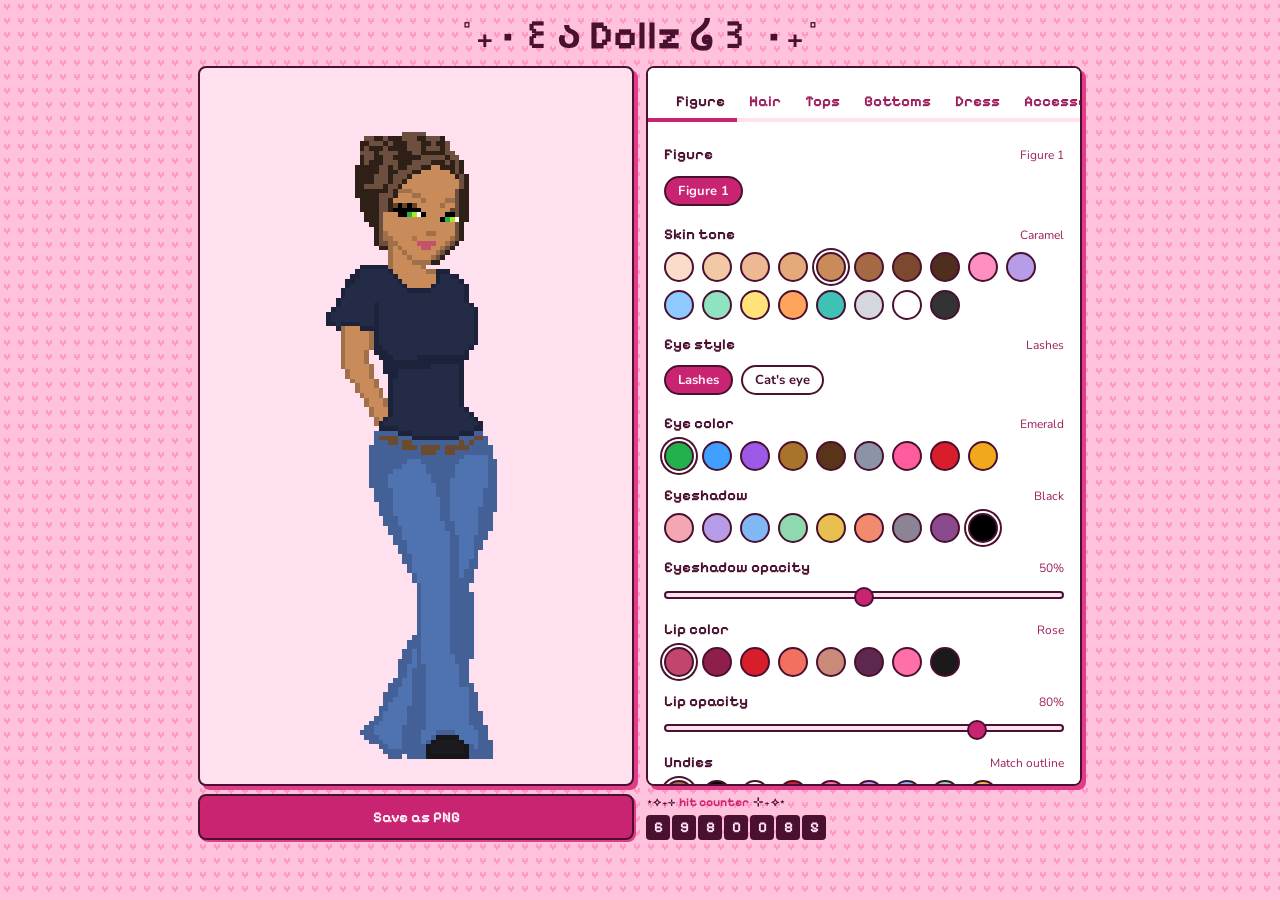
==== commit ad799d6a: "Add files via upload fixed the shirts" ====
--- a/index.html
+++ b/index.html
@@ -3,7 +3,7 @@
 <head>
   <meta charset="utf-8">
   <meta name="viewport" content="width=device-width, initial-scale=1">
-  <title>Pixel Dollhouse</title>
+  <title>Dollz</title>
   <link rel="preconnect" href="https://fonts.googleapis.com">
   <link rel="preconnect" href="https://fonts.gstatic.com" crossorigin>
   <link href="https://fonts.googleapis.com/css2?family=Nunito:wght@400;700&family=Pixelify+Sans:wght@400;700&display=swap" rel="stylesheet">
@@ -12,11 +12,12 @@
 </head>
 <body>
   <main class="app">
-    <h1 class="app__title">Pixel Dollhouse</h1>
+    <h1 class="app__title">˚₊‧꒰ა <span class="app__title-letter">D</span><span class="app__title-letter">o</span><span class="app__title-letter">l</span><span class="app__title-letter">l</span><span class="app__title-letter">z</span> ໒꒱ ‧₊˚</h1>
 
     <div class="panel panel--stage">
       <canvas class="stage__canvas" id="stage" role="img" aria-label="Your doll"></canvas>
-      <button class="randomize" id="randomize" type="button">
+      <!-- Hidden for now: delete the hidden attribute to bring the button back. -->
+      <button class="randomize" id="randomize" type="button" hidden>
         <svg class="dice" aria-hidden="true" focusable="false"></svg>
         <span class="randomize__label">randomize</span>
       </button>
@@ -30,7 +31,7 @@
     <button class="btn app__export" id="export" type="button">Save as PNG</button>
 
     <div class="hits" id="hits" role="img">
-      <span class="hits__label">hits</span>
+      <span class="hits__label"><span class="hits__flourish" aria-hidden="true">⋆⟡₊⊹</span>hit counter<span class="hits__flourish" aria-hidden="true">⊹₊⟡⋆</span></span>
       <span class="hits__digits" id="hits-digits" aria-hidden="true"></span>
     </div>
   </main>
@@ -47,7 +48,7 @@
      Every figure, hair, and clothing layer shares this coordinate space. */
   const STAGE = { w: 84, h: 144 };
   const EXPORT_SCALE = 8;               // PNG export = 672 x 1152, transparent bg
-  const TOP_OPACITY = 0.5;              // every top (and its design) is drawn at 50%, so what is under it shows through
+  const TOP_OPACITY = 1;                // tops are fully opaque (set below 1 to let what is under them show through)
   const OUTLINE_VALUE_FACTOR = 0.9;     // outline = skin value (HSV "V") x 0.9
   const SHOE_OUTLINE_FACTOR  = 0.85;    // shoe outline = shoe color value x 0.85 (slightly darker)
   const PANTS_OUTLINE_FACTOR = 0.85;    // pants outline = pants color value x 0.85 (slightly darker)
@@ -61,8 +62,10 @@
      K smirk: outline color, fades with lip opacity
      V hair highlight, D hair shadow (hair style overlays only; H is the hair base tone)
      F shirt fill         X shirt outline (shirt overlays only)
-     M lighter fill, A accent, W fixed white, L fixed black (also shirt overlays)
-     1 2 3 = fill-to-accent blend steps, used by the ombre top
+     M lighter fill, A accent, C darker accent, W fixed white, L fixed black (also shirt overlays)
+     c d f g h = the Graphic top's monkey colors (fixed, lowercase)
+     u under shirt, v lighter under shirt (the Puffer)
+     1 2 3 4 5 = fill-to-accent blend steps (sixths), used by the ombre top
      Q pants fill         R pants outline (pants overlays only)
      Y shoe fill          Z shoe outline (a pants style's shoes only)
      G pants belt (the enclosed gaps in the waistband)
@@ -106,7 +109,7 @@
         "...........HSHSSSLLLLLLSSSSSBSSSO.....................",
         "...........HSSSSSSLLLLLLSSSSSSLLO.....................",
         "............OSSSSSSLLIJWLSSSSLLLL.....................",
-        "............OOSSSSSSSSSSSSSSLIJO......................",
+        "............OOSSSSSSSSSSSSSSLIJW......................",
         ".............OSSSSSSSSSSSSSSSSSO......................",
         "..............OSSSSSSSSSSSSSSSSO......................",
         "...............OOSSSSSSSSNNSSSSO......................",
@@ -129,7 +132,7 @@
         ".......OSSSSSSSOSSSSSSSOOSSSSSSSSSOO..................",
         ".......OSSSSSSSOSSSSSSSSOSSSSSSSTTTT..................",
         ".......OSSSSSSOSSSSSSSSSOSSSSSTTTTTT..................",
-        ".......OSSSSSOTSTTTSSSSSOOSSSTTTTTTT..................",
+        ".......OSSSSSOTTTTTSSSSSOOSSSTTTTTTT..................",
         ".......OSSSSSOTTTTTTTTSSOOSSTTTTTTTT..................",
         ".......OSSSSSOTTTTTTTTTTTTTTTTTTTTTT..................",
         ".......OSSSSSOTTTTTTTTTTTTTTTTTTTTTT..................",
@@ -308,7 +311,7 @@
         ".HHHHVVH.............VHH",
         ".HHHHVVH.............VHH",
         "..HHHV...............VHH",
-        "..HHHV...............VHH",
+        "..HHHV................HH",
         "...HHV...............VH.",
         "....HV...............VH.",
         "....HV...............VH.",
@@ -400,7 +403,7 @@
         "...HHHDHDDHH................HD..",
         "...HHHDHDDHV................HD..",
         "..VHHDDHDDHV................HD..",
-        "..HDHDDDDHHH...............DHD..",
+        "..HDHDDDDHHH................HD..",
         "..HDHDDDDHH................DHD..",
         "..HDHDDDDHH................DHD..",
         "..HDHDDDDHD................DHD..",
@@ -977,6 +980,7 @@
     { name: 'Brown',   hex: '#5A3418' },
     { name: 'Gray',    hex: '#8A94A6' },
     { name: 'Rose',    hex: '#FF5C9E' },
+    { name: 'Red',     hex: '#D81E2B' },
     { name: 'Amber',   hex: '#F2A81D' }
   ];
 
@@ -1016,14 +1020,81 @@
     { name: 'Gold',     hex: '#E8C050' }
   ];
 
+  /* Designs for tops with a Design row. The shared ones below are drawn in the accent color over
+     a top that lists them. Positions are figure coordinates, centered on the Graphic top's chest;
+     another top would need them re-placed. usesAccent: false means the Accent color row hides. */
+  const TOP_DESIGNS = [                        // drawn in the accent color on the chest
+        { id: 'peace',  name: 'Peace',  x: 21, y: 41, rows: [
+            "..AAAAAA..",
+            ".AAA.A.AA.",
+            "AAA..A..AA",
+            "AA...A...A",
+            "AA..AAA..A",
+            "A..AAAAA.A",
+            "AAA..A.AAA",
+            ".AA..A.AA.",
+            "..AAAAAA..",
+            "....A....."
+          ] },
+        { id: 'heart',  name: 'Heart',  x: 21, y: 42, rows: [
+            ".AA...AA.",
+            "AAAA.AAAA",
+            "AAAAAAAAA",
+            "AAAAAAAAA",
+            ".AAAAAAA.",
+            "..AAAAA..",
+            "...AAA...",
+            "....A...."
+          ] },
+        { id: 'smiley', name: 'Smiley', x: 21, y: 42, rows: [
+            "..AAAAA..",
+            ".A.....A.",
+            "A.......A",
+            "A..A.A..A",
+            "A.......A",
+            "A.A...A.A",
+            "A..AAA..A",
+            ".A.....A.",
+            "..AAAAA.."
+          ] },
+        { id: 'none',   name: 'None',   rows: null, usesAccent: false }    // plain tee: the design area just shows the top color
+  ];
+
+  /* The Graphic top's own picture, drawn in the colors of the artwork (fixed: c pale yellow face,
+     d brown fur, L black, f tan muzzle, g red mouth, h dark red). It is not recolorable. */
+  const MONKEY_DESIGN = {
+    id: 'monkey', name: 'Monkey', x: 20, y: 41, usesAccent: false,
+    rows: [
+      ".dd.dddd.dd.",
+      "dLLdccccdLLd",
+      "dLdcLffLcdLd",
+      ".ddcLffLcdd.",
+      "..dccccccd..",
+      "..dccLdccd..",
+      "..cccccccc..",
+      ".ccfggggfcc.",
+      ".cfhhhhhhfc.",
+      "..cfggggfc..",
+      "....cccc...."
+    ]
+  };
+
+  const GRAPHIC_DESIGNS = [MONKEY_DESIGN, ...TOP_DESIGNS];
+
   /* Shirts are overlays like hair styles: grids in figure coordinates, drawn on
      top of the figure (so they cover the bra) and under the hair.
      F = fill, X = outline. The T-shirt (34x37) was aligned to the nose marker
      (nose = (25,25)-(26,25)), which puts its top-left at (3, 32). */
   const SHIRTS = [
-    { id: 'none',    name: 'None',    rows: null },
+    /* The order here is the order of the chips in the Top row (None last). The T-shirt is the
+       original artwork; every other top came from a pixel file with the nose marker (each entry
+       says how it was aligned). Roles: F fill, A accent, X outline (the fill's value x 0.8),
+       M lighter fill (Layered's jacket streaks), C darker accent (Layered's undershirt folds),
+       u / v under shirt and its lighter streak (Puffer), 1-5 blend steps (Ombre), and the monkey's
+       own fixed colors (Graphic). Hair stays in front. */
     {
       id: 't-shirt', name: 'T-shirt', x: 3, y: 32,
+      colors: { fill: 'black' },   // swatch it starts with when picked
       rows: [
         "........XXXXXX....................",
         ".......XFFFFFFX.........XXX.......",
@@ -1036,7 +1107,7 @@
         "...XFFFFFFFXFFFFFFFFFFFFFFFFFFFX..",
         "..XFFFFFFFFXFFFFFFFFFFFFFFFFFFFFX.",
         ".XFFFFFFFFFXFFFFFFFFFFFFFFFFFFFFX.",
-        "XFFFFFFFFFFXFFFFFFFFFFFFFFFFFFFFX.",
+        ".XFFFFFFFFFXFFFFFFFFFFFFFFFFFFFFX.",
         ".XXFXXXXFFFXFFFFFFFFFFFFFFFFFFFFX.",
         "...X....XXXXFFFFFFFFFFFFFFFFFFFFX.",
         "...........XFFFFFFFFFFFFFFFFFFFFX.",
@@ -1064,426 +1135,372 @@
         "...................XXXXXXXXXX....."
       ]
     },
-    /* Ten tops traced from zoomed screenshots (the garment only: hair, arms, pants,
-       jewelry, an iPod and a tattoo were ignored). The images are blurry resamples at about
-       9.3 screenshot px per art px with no marker, so each was registered to the doll by
-       its outline (the navel and waist where visible, by hand for the bulky ones) and then
-       simplified to clean pixels. Roles: F fill, A accent, X outline (an automatic
-       one-pixel border, plus the sweater's ribs), M lighter fill (sweater), W fixed white
-       (zip), L fixed black (puffer seams), 1-3 blend steps (ombre). Hair stays in front. */
     {
-      id: 'peace-tee', name: 'Peace Tee', x: 11, y: 44,
-      accent: true,                       // has an Accent color control
-      colors: { fill: 'white', accent: 'purple' },   // swatches it starts with when picked
-      designs: [                        // drawn in the accent color on the chest
-        { id: 'peace',  name: 'Peace',  x: 21, y: 47, rows: [
-            "..AAAAAA..",
-            ".AAA.A.AA.",
-            "AAA..A..AA",
-            "AA...A...A",
-            "AA..AAA..A",
-            "A..AAAAA.A",
-            "AAA..A.AAA",
-            ".AA..A.AA.",
-            "..AAAAAA..",
-            "....A....."
-          ] },
-        { id: 'heart',  name: 'Heart',  x: 21, y: 48, rows: [
-            ".AA...AA.",
-            "AAAA.AAAA",
-            "AAAAAAAAA",
-            "AAAAAAAAA",
-            ".AAAAAAA.",
-            "..AAAAA..",
-            "...AAA...",
-            "....A...."
-          ] },
-        { id: 'smiley', name: 'Smiley', x: 21, y: 47, rows: [
-            "..AAAAA..",
-            ".A.....A.",
-            "A.......A",
-            "A..A.A..A",
-            "A.......A",
-            "A.A...A.A",
-            "A..AAA..A",
-            ".A.....A.",
-            "..AAAAA.."
-          ] },
-        { id: 'none',   name: 'None',   rows: null }    // plain tee: the design area just shows the top color
-      ],
-      rows: [
-        ".........XXX........XX....",
-        "....XXXXXFFFXXX..XXXFFXX..",
-        "...XFFFFFFFFFFFXXFFFFFFFX.",
-        "..XFFFFFFFFFFFFFFFFFFFFFX.",
-        ".XFFFFFFFFFFFFFFFFFFFFFFFX",
-        ".XFFFFFFFFFFFFFFFFFFFFFFFX",
-        ".XFFFFFFFFFFFFFFFFFFFFFFFX",
-        "XFFFFFFFFFFFFFFFFFFFFFFFFX",
-        "XFFFFFFFFFFFFFFFFFFFFFFFFX",
-        "XFFFFFFFFFFFFFFFFFFFFFFFFX",
-        ".XFFFFFFFFFFFFFFFFFFFFFFFX",
-        "..XFFFFFFFFFFFFFFFFFFFFXX.",
-        "...XFFFFFFFFFFFFFFFFFFX...",
-        "....XFFFFFFFFFFFFFFFFX....",
-        "....XFFFFFFFFFFFFFFFFX....",
-        ".....XFFFFFFFFFFFFFFFX....",
-        ".....XFFFFFFFFFFFFFFX.....",
-        ".....XXFFFFFFFFFFFFFX.....",
-        ".......XFFFFFFFFFFXX......",
-        "........XXXXXXXXXX........"
+      id: 'graphic', name: 'Graphic', x: 12, y: 31,
+      /* From a pixel file with the nose marker (canvas 4 right and 5 down from the figure, so
+         figure = file - (4, 5)). Dark blue is the fill (F), the brighter blue rim is M (a lighter
+         tone of the fill). The chest picture is a swappable design: the monkey from the artwork,
+         or any of the shared designs (peace, heart, smiley, none). */
+      accent: true,                     // the shared designs are drawn in the Accent color
+      colors: { fill: 'black', accent: 'white', design: 'monkey' },   // what it starts with when picked
+      labels: { accent: 'Design color' },   // the Accent color row is the color of the shared designs
+      designs: GRAPHIC_DESIGNS,
+      rows: [
+        "FFFMF....................",
+        ".FFFMF.......FFMF........",
+        "..FFFMFFF....FMFF........",
+        "...FFFMMMFFFFMFFFF.......",
+        "...FFFFFFMMMMFFFFFF......",
+        "...FFFFFFFFFFFFFFFFF.....",
+        "...FFFFFFFFFFFFFFFFFF....",
+        "...FFFFFFFFFFFFFFFFFFF...",
+        "...FFFFFFFFFFFFFFFFFFF...",
+        "...FFFFFFFFFFFFFFFFFFFF..",
+        "..FFFFFFFFFFFFFFFFFFFFFF.",
+        "..FFFFFFFFFFFFFFFFFFFFFF.",
+        "..FFFFFFFFFFFFFFFFFFFFFF.",
+        "..FFFFFFFFFFFFFFFFFFFFFF.",
+        "..FFFFFFFFFFFFFFFFFFFFFF.",
+        "..FFFFFFFFFFFFFFFFFFFFFF.",
+        "..FFFFFFFFFFFFFFFFFFFFFF.",
+        "..FFFFFFFFFFFFFFFFFFFFFF.",
+        "..FFFFFFFFFFFFFFFFFFFFF..",
+        "..FFFFFFFFFFFFFFFFFFFF...",
+        "...FFFFFFFFFFFFFFFFFFF...",
+        "....FFFFFFFFFFFFFFFFF....",
+        "....FFFFFFFFFFFFFFFFF....",
+        "....FFFFFFFFFFFFFFFFF....",
+        ".....FFFFFFFFFFFFFFFF....",
+        ".....FFFFFFFFFFFFFFFFF...",
+        ".....FFFFFFFFFFFFFFFFF...",
+        ".....FFFFFFFFFFFFFFFFF...",
+        "...FFFFFFFFFFFFFFFFFFFF..",
+        "...FFFFFFFFFFFFFFFFFFFF..",
+        "..FFFFFFFFFFFFFFFFFFFFFM.",
+        ".MFFFFFFFFFFFFFFFFFFMMMMM",
+        ".FMMMFFMMMMMMFFFFFMM.....",
+        ".....MM......MMMMM......."
       ]
     },
     {
-      id: 'layered', name: 'Layered', x: 6, y: 31,
-      accent: true,                       // has an Accent color control
-      colors: { fill: 'white', accent: 'lavender' },   // swatches it starts with when picked
-      rows: [
-        "....X.......................",
-        "...XX.......................",
-        "..XFX.......................",
-        ".XFFX.......................",
-        ".XFFX.......................",
-        "XFFFX.......................",
-        "XFFFX.......................",
-        "XFFFX.......................",
-        "XFFFX.......................",
-        "XFFFX.......................",
-        "XFFFX.......................",
-        "XFFFFXXXXXXX.....A.A...A..X.",
-        "XFFFFFFFFFFFXAA....AAA...XX.",
-        "XFFFFFFFFFFFFAAAAA..A..AXFX.",
-        "XFFFFFFFFFFFFFAAAAAAAAAAFFX.",
-        "XFFFFFFFFFFFFFFAAAAAAAFFFFX.",
-        "XFFFFFFFFFFFFFFFAAAAAFFFFFX.",
-        "XFFFFFFFFFFFFFFFFAAAFFFFFFX.",
-        "XFFFFFFFFFFFFFFFFFFFFFFFFFX.",
-        "XFFFFFFFFFFFFFFFFFFFFFFFFFFX",
-        "XFFFFFFFFFFFFFFFFFFFFFFFFFFX",
-        "XFFFFFFFFFFFFFFFFFFFFFFFFFFX",
-        "XFFFFFFFFFFFFFFFFFFFFFFFFFFX",
-        "XFFFFFFFFFFFFFFFFFFFFFFFFFFX",
-        ".XFFFFFFFFFFFFFFFFFFFFFFFFFX",
-        ".XFFFFFFFFFFFFFFFFFFFFFFFFFX",
-        "..XFFFFFFFFFFFFFFFFFFFFFFFFX",
-        "...XFFFFFFFFFFFFFFFFFFFFFFFX",
-        "...XFFFFFFFFFFFFFFFFFFFFFFFX",
-        "....XFFFFFFFFFFFFFFFFFFFFFFX",
-        ".....XFFFFFFFFFFFFFFFFFFFFFX",
-        ".....XFFFFFFFFFFFFFFFFFFFFFX",
-        "......XFFFFFFFFFFFFFFFFFFFFX",
-        "......XXXXXXXXXXXXXXXXXXXXXX"
-      ]
-    },
-    {
-      id: 'cloud-tube', name: 'Cloud Tube', x: 15, y: 41,
-      accent: true,                       // has an Accent color control
-      colors: { fill: 'sky', accent: 'white' },   // swatches it starts with when picked
-      rows: [
-        "....................X.",
-        "XXXXX............XXXFX",
-        "XFFFFXXXXXXXXXXXXFFFAA",
-        "AAAFFFFFFFFFFFFFFFFFFA",
-        "AAAAFFFFFFFFFFFFFFFFX.",
-        "AAAFFFFFFFFAAAAAFFFFX.",
-        ".XFFFFFFFAAAAAAAAAFX..",
-        ".XFFFFFFFFAAAAAAAAX...",
-        "..XFFFFFFFFAAAAAFX....",
-        "...XFFFFFFFFAAAFFX....",
-        "...XFFFFFFFFFFFFFX....",
-        "...XFFFFFFFFFFFFFX....",
-        "...XFAFFFFFFFFFFFX....",
-        "...AAAAFFFFFFFFFFA....",
-        "...AAAAAFFFFFFFFAA....",
-        "...AAAAFFFFFFAAAAA....",
-        "...XFFFFFFFFFAAAAA....",
-        "...XXFFFFFFFFFFAAA....",
-        ".....XXFFFFFFFFFXX....",
-        ".......XFFFFFFXX......",
-        "........XAAAFX........",
-        "..........AAA........."
-      ]
-    },
-    {
-      id: 'cable-knit', name: 'Cable Knit', x: 4, y: 29,
-      accent: false,                       // has an Accent color control
-      colors: { fill: 'butter' },   // swatches it starts with when picked
-      rows: [
-        "..XXXXXXXXXXXXXXXXXXXXXXXXXX...",
-        ".XMMMFMMMMMMMMFFFMFMMMFFFXXMX..",
-        ".XMMFMMMFFMFFMXMFMMMMMFXFFXFX..",
-        "XMMFMMXXFMFFMMFMMXMMFFMFFFXFMX.",
-        "XMFMMFXFFFFFMMMMMXMMMFFMFFFFMX.",
-        "XMXMFFMMFFFFMFMMMXMMMMMMFFMMMX.",
-        "XMXMXMMFFFFMMXMMMXMMMMFFMFXFMX.",
-        "XMXMMMFFMFFMMXMMMXMMMMMFFMMFXX.",
-        "XMXMFMXFMFFMMXMMMFFMMMMFFMFMFX.",
-        "XXXMXMXFMFFMMXMMMMXMMMMMMMFFMFX",
-        "XFXMXMMFMFFMMXMMMMXMMMMMMMMXMMX",
-        "XMXMXMMFFFFMMFFMMMXMMMMFFMMXMMX",
-        "XMXMXMMFFFFMMMXMMFXMMMMFFMMXMMX",
-        "XMFMXMXFFFFFMMFMMFFMMMMFMMFFMFX",
-        "XMMMXMXFFFFFMMMMMMMMMMFFMFXMMX.",
-        "XMXFFMXFFFFFMMMMMXMMMMFFMFFMFX.",
-        "XMXXMMXXFFFFFMMMMFMMMMFFFFMFX..",
-        "XMXXMX..XFFFFFMMFMMMMFFMFFMX...",
-        "XMXFMX...XFFFXMMMMMMFFMMFFMX...",
-        "XFXXMX...XFFFFFMFMMMFFMFFMMX...",
-        "XXXXMMX...XFXMXMXMMMMFFMFFMX...",
-        ".XXFMMX...XFXMXMFFMMMFFMFFMX...",
-        ".XFFMMX...XFXMFFMXMMMFFMFFMX...",
-        "..XFFMMX..XFXMMXMMMMMFFMFFMX...",
-        "...XXMMX..XMFFMFFMFMMMMMFXFMX..",
-        "...XFFMMXXFMMXMMXMXMMMMMMXXMX..",
-        "....XFFMFFFFMXMMXMXMMFFMMFXMX..",
-        ".....XFFFFFFMXMMXMFFMFFMMFXMX..",
-        ".....XMFFFXFMXMMXMMXMMFXMFXXX..",
-        "......XFFFXFMXMMXMMXFMXXXXX....",
-        "......XFFFFFMFMFXFXXXX.........",
-        "......XFMFXXMFXXXX.............",
-        ".......XFXXXXX.................",
-        ".......XX......................"
-      ]
-    },
-    {
-      id: 'wrap-top', name: 'Wrap Top', x: 7, y: 35,
-      accent: false,                       // has an Accent color control
-      colors: { fill: 'cream' },   // swatches it starts with when picked
-      rows: [
-        "...XX........................",
-        "..XX..XX.X...................",
-        "..XX..X..X...................",
-        "..X...X.XX.............XX....",
-        ".X..XXX..XX............XFX...",
-        ".X..XFX..XFX...........XFFXX.",
-        ".....XX.XFFFX..........XFFFX.",
-        ".....X..XFFFFXX.......XFFFFFX",
-        ".......XFFFFFFFX.....XFFFFFFX",
-        ".......XFFFFFFFFX...XFFFFFFFX",
-        "X......XFFFFFFFFFX..XFFFFFFFX",
-        "X......XFFFFFFFFFFXXFFFFFFFX.",
-        "........XFFFFFFFFFXXXXXFFFFX.",
-        "........XFFFFFFFFX.....XXXX..",
-        ".........XFFFFFXX...X........",
-        "..........XXXXX....XFX.......",
-        "..................XFFFXX.....",
-        "................XXFFFFFFX....",
-        "............XXXXFFFFFFFFX....",
-        "............XFFFFFFFFFFX.....",
-        "............XFFFFFFFFFFX.....",
-        "............XFFFFFFFFFFX.....",
-        ".............XFFFFFFFFFX.....",
-        ".............XFFFFFFFFFX.....",
-        ".............XFFFFFFFFFFX....",
-        ".............XFFFFFFFFFFX....",
-        ".............XFFFFFFFFFFX....",
-        ".............XFFFFFFFFFFFX...",
-        "............XXXXXXXXXXXXXXX.."
-      ]
-    },
-    {
-      id: 'halter', name: 'Halter', x: 14, y: 40,
-      accent: false,                       // has an Accent color control
-      colors: { fill: 'black' },   // swatches it starts with when picked
-      rows: [
-        "..........XXX..XX......X",
-        ".........XFFX..XFX.....X",
-        ".......XXFFFFXXFFFX.....",
-        ".....XXFFFFFFFFFFFFXX..X",
-        ".XXXXFFFFFFFFFFFFFFFFXXX",
-        "XFFFFFFFFFFFFFFFFFFFFFFX",
-        "XFFFFFFFFFFFFFFFFFFFFFFX",
-        "XFFFFFFFFFFFFFFFFFFFFFFX",
-        "XFFFFFFFFFFFFFFFFFFFFFFX",
-        "XFFFFFFFFFFFFFFFFFFFFFFX",
-        "XFFFFFFFFFFFFFFFFFFFFFFX",
-        "XFFFFFFFFFFFFFFFFFFFFFFX",
-        ".XFFFFFFFFFFFFFFFFFFFFX.",
-        "..XFFFFFFFFFFFFFFFFFFX..",
-        "..XFFFFFFFFFFFFFFFFFX...",
-        "...XXXFFFFFFFFFFFFFXX...",
-        "......XFFFFFFFFFFFX.....",
-        ".......XFFFFFFFFFX......",
-        "........XFFFFFFFX.......",
-        ".........XFFFFFX........",
-        "..........XFFFX.........",
-        "...........XXX.........."
+      id: 'ombre', name: 'Ombre', x: 12, y: 32,
+      /* From a pixel file with the nose marker (canvas 4 right and 5 down from the figure, so
+         figure = file - (4, 5)). The artwork's seven color bands, top to bottom, are seven steps
+         of one fade: Top color (F) at the top, then 1 to 5 (even blends toward the accent), then
+         Accent color (A) at the bottom. */
+      accent: true,
+      colors: { fill: 'black', accent: 'white' },   // swatches it starts with when picked
+      rows: [
+        "FFFFF....................",
+        "..FFFF.......FFF.........",
+        "...111111....1111........",
+        "....1111111111111........",
+        "....11111111111111.......",
+        "....11111111111111.......",
+        "....111222222222222......",
+        "....2222222222222222.....",
+        "...222222222222222222....",
+        "...2222222222222233333...",
+        "...222233333333333333333.",
+        ".22233333333333333333333.",
+        ".33333333333333333333333.",
+        ".33333333333333333333333.",
+        ".33333333333333333333333.",
+        ".33333333333333333333333.",
+        ".33333333333333333333333.",
+        ".3333333333333344433344..",
+        "..33333344444444444444...",
+        "...4444444444444444444...",
+        "....44444444444444444....",
+        "....44444444555554444....",
+        "....44444455555555544....",
+        ".....5555555555555555....",
+        ".....5555555555555555....",
+        ".....55555555555555555...",
+        ".....555555AAAAAAAAA55...",
+        ".....55AAAAAAAAAAAAAAA5..",
+        ".....5AAAAAAAAAAAAAAAA5..",
+        "....5AAAAAAAAAAAAAAAAAA5.",
+        "...5AAAAAAAAAAA5555555AA5",
+        "...555555555555.......555"
       ]
     },
     {
       id: 'puffer', name: 'Puffer', x: 0, y: 29,
-      accent: true,                       // has an Accent color control
-      colors: { fill: 'periwinkle', accent: 'blush' },   // swatches it starts with when picked
-      rows: [
-        "....WLXXXXXXXXXXXLLLWWWWWLXXXXXXL.....",
-        "....WLLLLLLLLLLLLLLLWWWWWLFLLFFFFL....",
-        "...WLAAAAAAAAAAALLLLWWWWWWLLLLLLLL....",
-        "..WLAAAAAAAAAAAALLLLLWWWWWWLLAAAAAL...",
-        "..WLAAAAAAAAAAAALLLLLWWWWWWWLAAAAAL...",
-        ".WWAAAAAAAAAAAAAAAAALWWWWWWWLAAAAAA...",
-        ".LLAAAAAAAAAAAAAAAALLWWWWWWWLAAAAAAAW.",
-        ".LLAAAAALLLLLLLLAAALLWWWWWWWLAAALLAAL.",
-        ".LLALLLLFFFFFFFFLLLLLWWWWWWWWLLLFFFFFW",
-        ".LLLLLLFFFFFFFFFFLLLLLWWWWWWWLLFFFFFFL",
-        ".WLLFFFFFFFFFFFFFFFFFLWWWWWWWLFFFFFFFL",
-        ".WLFFFFFFFFFFFFFFFFFLLWWWWWWWLFFFFFFFL",
-        "WLFFFFFFFFFFFFFFFFFFLLLWWWWWWLFFFFFFFL",
-        "LFFFFFFFFFFFFFFFFFFFFLLWWWWWWLFFFFFFFL",
-        "LFFFFFFFFFFFFFFFFFFFFLLWWWWWWLFFFFFFFL",
-        "LFFFFFFFFFFFFFFFFFFFFFLWWWWWWLLFFFFFFL",
-        "LFFFFFFFFFFFLLLLLLLLFFL......LLLLLLFFL",
-        "LFFFFLLLLLLLLLAAAAAALLL......LLAAAAALW",
-        ".LFFLAAAAAAALAAAAAAAAAL......LLAAAAAAL",
-        ".WWLAAAAAAAALAAAAAAAALLWWW...LLAAAAAAL",
-        ".WWAAAAAAAAALAAAAAAAALLWWWW.WLLAAAAAAL",
-        ".LLAAAAAAAAALAAAAAAAALLWWWW.WLLAAAAAAL",
-        "WLAAAAAAAAAALAAAAAAAALLWWWW.WLLAAAAAAL",
-        "LLAAAAAAAAAALLLLLLAAAALWWWW.WLLAAAAAAW",
-        "WLAAAAAAAAAALLLLLLLLALLWWW..WLLAAAAAW.",
-        ".LLAAAAAAAAALLFFFFFLLLLWWW..WLLFFFFLW.",
-        ".LLAAAAAAFLLFLLFFFFFFFLWWW..WLLFFFFFLW",
-        ".LLAAAAALFFFFFLFFFFFFLLWWWW..LFFFFFFFL",
-        ".WLLAAALFFFFFFFFLFFFLLLWWWW..LFFFFFFFL",
-        "...WLALFFFFFFFFFLLFFLLLWWWWWWLFFFFFFFL",
-        "....WLFFFFFFFFFFFFFFFFLWWWWWWLFFFFFFFL",
-        ".....WLFFFFFFFFFFFFFFFLWWWWWWLFFLLFFLL",
-        ".....WLFFFFFFFFLLLLLFLLWWWWWWWLLLLLLLW",
-        "......WLFFFFFFFAAAAAALLWWWWWWWLLAAALL.",
-        ".......WFFFFFFAAAAAAAALWWWWWWWLLAAAAL.",
-        "........WLLLLLAAAAAAAAW......WLLAAAAL.",
-        ".........WWWWLLLLLLLLLW......WLLLLLLW.",
-        "............WLFFFFFFFFFWWLWWWFFFFFLLW.",
-        "............LXXXXXXXXXXXLLLXXXXXXXXXW."
+      /* From a pixel file with the nose marker (canvas 4 right and 5 down from the figure, so
+         figure = file - (4, 5)). Two colors you can change: the jacket's fluffy part (F, Top color)
+         and the under shirt (u, with its lighter streak v derived). The jacket's outline is X, a
+         darker value of the jacket color (the fill's value x 0.8). The old stripes are gone. */
+      accent: false,
+      under: true,                      // has an Under shirt color control
+      colors: { fill: 'black', under: 'white' },   // swatches it starts with when picked
+      labels: { fill: 'Jacket color', under: 'Under shirt color' },
+      rows: [
+        ".........XXXX.........................",
+        "......XXXFFFFXXXXX............XX......",
+        "....XXFFFFFFFFFFFX...........XFFXX....",
+        "...XXFFFFFFFFFFFFFX.........XFFFFFX...",
+        "..XXFFFFFFFFFFFFFFFXu.......XFFFFFFX..",
+        ".XXFFFFFFFFFFFFFFFFXuuuuuuuuXFFFFFFX..",
+        ".XFFFFFFFFFFFFFFFFFFXuuuuuuvXXFFFFXX..",
+        ".XFFFFFXXXXXXXXXXFFFXuuuuuuuXXXXXXFX..",
+        "..XXXXXXXFFFFFFFFXXXXuuuuuuuuXXXFFFFX.",
+        "...XXXFFFFFFFFFFFFXXXuuvvvvvvXFFFFFFXX",
+        "...XFFFFFFFFFFFFFFFXXXuvvvvvvXFFFFFFFX",
+        "..XFFFFFFFFXFFFFFFFFFXuvvvvvvXFFFFFFFX",
+        ".XFFFFFFFFFFXFFFFFFFFXuuvvvvvXFFFFFFFX",
+        "XFFFFFFFFFFFXXFFFFFFFXuuvvvvvXFFFFFFFX",
+        "XFFFFFFFFFFFXXXFFFFFXXuuvvvvvXXFFFFFFX",
+        "XXFFFFFFFFFFXXXXXXXXXXuuvvvvvXXXXFFFX.",
+        ".XXFFFFFFFXXXXXXXFFXXXXuvvvvvXXXXXXX..",
+        "..XXXFFXXXFFXXXXFFFFXXXuvuuuuXFFFFFFX.",
+        "..XXXXXFFFFFFXXFFFFFFFXuuuuuuXFFFFFFFX",
+        "..XFFFFFFFFFFXXFFFFFFFXuuuuuuXFFFFFFFX",
+        ".XFFFFFFFFFFFFXFFFFFFFXuuuuuuXFFFFFFFX",
+        ".XFFFFFFFFFFFFXFFFFFFXuuuuuuuXFFFFFFFX",
+        ".XFFFFFFFFFFFXXXFFFFXXuuuuuuuXXFFFFFX.",
+        ".XFFFFFFFFFFFXXXXXXXXXuuuuuuuXXXXXXX..",
+        ".XFFFFFFFFFFXXXXFFFXXXuuuuuuuXXXXXXX..",
+        ".XFFFFFFFXXXFXXXFFFFFXuuuuuuuXXXXFFFX.",
+        "..XXFFFXXXFFFFXXFFFFFXuuuuuuuXXFFFFFFX",
+        "...XXXXXFFFFFFFXXFFFFFXuuuuuuXFFFFFFFX",
+        "....XXXFFFFFFFFFXFFFFFXuuuuuuXFFFFFFFX",
+        ".....XFFFFFFFFFFXFFFFFXuuuuuuXFFFFFFFX",
+        "......XFFFFFFFFFXFFFFXXuuuuuuXXFFFFFX.",
+        "......XFFFFFFFFXXXXXXXXuuuuuuXXXXXXX..",
+        ".......XFFFFFFXFXFFXXXXuuuuuuXXXXFFX..",
+        "........XFFFFXFXXFFFXXXuuuuuuXXFFFFX..",
+        ".........XXXXXXXFFFFFFXuuuuuuXFFFFFX..",
+        "..............XXXFFFFFXuuuuuuXXFFFXX..",
+        "..............XXXXXXFFXuuuuuuuuXXXXX..",
+        "....................XFX...............",
+        ".....................XX..............."
       ]
     },
     {
-      id: 'ombre', name: 'Ombre', x: 14, y: 36,
-      accent: true,                       // has an Accent color control
+      id: 'layered', name: 'Layered', x: 7, y: 31,
+      /* From a pixel file with the nose marker (canvas 4 right and 5 down from the figure, so
+         figure = file - (4, 5)). Two garments with their own colors: the open jacket (Top color,
+         F, with its lighter streaks M derived) and the undershirt showing between its panels
+         (Accent color, A, with its folds C derived darker). */
+      accent: true,
       colors: { fill: 'black', accent: 'white' },   // swatches it starts with when picked
-      rows: [
-        ".................F......",
-        "................FFF.....",
-        "......FFF......FFFFF....",
-        "....FFFFFFFFFFFFFFF.....",
-        ".....FFFFFFFFFFFFF......",
-        "......FFFFFFFFFFF......F",
-        "F.....FFFFFFFFFFF.....FF",
-        "FF...FFFFFFFFFFFFF...FFF",
-        "FFFFFFFFFFFFFFFFFFFFFFFF",
-        "FFFFFFFFFFFFFFFFFFFFFFFF",
-        "FFFFFFFFFFFFFFFFFFFFFFFF",
-        "FFFFFFFFFFFFFFFFFFFFFFF.",
-        ".FFFFFFFFFFFFFFFFFFFFF..",
-        "..11111111111111111111..",
-        "..11111111111111111111..",
-        "...1111111111111111111..",
-        "...2222222222222222222..",
-        "...2222222222222222222..",
-        "...2222222222222222222..",
-        "...3333333333333333333..",
-        "...3333333333333333333..",
-        "....333333333333333333..",
-        ".....AAAAAAAAAAAAAAAAA..",
-        "....AAAAAAAAAAA.........",
-        "...AAAA.................",
-        "...A...................."
+      labels: { fill: 'Jacket color', accent: 'Undershirt color' },   // what its two color rows are called
+      rows: [
+        "....FFXXXX...................",
+        "...FF.............XXXFF......",
+        "..FFFF................FF.....",
+        ".FFFFFF...............FFF....",
+        ".FFFMMFF...............FF....",
+        ".FFMMMMF...............FFF...",
+        "FFMMMMMFF..............FMFF..",
+        "FFMMMMMFFF.............FFMF..",
+        "FFMMMFFFFFF............FFFF..",
+        "FMMMFFFFFFFF...........FMFFF.",
+        "FMMMFFFFFMMFF.........FMMMMFF",
+        "FMMMFFFFMMMMFCCCCCCCCCFFFMMMF",
+        "FMMMFFFFMMFFFCCAAACCCCFMMMMMF",
+        "FMMMFFFFMMMMFAAAAAAAAAMMMMMMF",
+        "FMMMFFFFMMMFFAAAACCCCFFFMMMMF",
+        "FMMMFFFFMMMMFAACAAAAAFMMMMMMF",
+        "FMMMFFFFFFMMFAAAAACCCFFMMMMFF",
+        "FMMMFFFFFFMMFAAAACCAAFFMMMFFF",
+        "FMMMFFXFFFFFFAAAAAACCFFFFFFF.",
+        "FMMMFF.XFFFFFFAAAAAAAFFFFFF..",
+        "FFMMFF..XFFFFFAAACCCCFFFFFX..",
+        "FFFMFFF..FFFFFCCCCCCCFFFFF...",
+        "XFFMMFF..FFFFFCCCCCCCFFFFF...",
+        ".XFFMMF..XFFFFCCCAAAAFMMFF...",
+        ".XFFMMMF..FFFFCAAAAAFMMMFF...",
+        "..XFFMMF..FFFFFAAAAAFMMMMF...",
+        "...FFMFFF.FFFFFFAAAAFMMMMF...",
+        "...XFFMMF.FFMFFFCAAAFMMMMF...",
+        "....XFMMFFFFMMMMFAAAFMMMMF...",
+        ".....FFFFFFMFMMMMFAAFMMMMF...",
+        ".....XFFFFFFMMMMMMFAFMMMMFF..",
+        "......FFFFMMMMMMMMMFFFMMFFF..",
+        "......XFFFFFFFFFFFF.FFFFFFF..",
+        ".......XXXX.................."
       ]
     },
     {
-      id: 'tie-tube', name: 'Tie Tube', x: 14, y: 43,
-      accent: true,                       // has an Accent color control
-      colors: { fill: 'orchid', accent: 'fuchsia' },   // swatches it starts with when picked
-      rows: [
-        ".....XXXXXXXXXXXXXXX..",
-        ".XX..XFFFFFFFFFFFFX...",
-        "XX..XFFFFFFFFFFFFX....",
-        "XX..XFFFFFFFFFFFFX....",
-        "XFXXFFFFFFFFFFFFFFXXX.",
-        "XFFFFFFFFFFFFFFFFFFFFX",
-        "XFFFFFFFFFFFFFFFFFFFFX",
-        "XFFFFFFFFFFFFFFFFFFFX.",
-        ".XFFFFFFFFFFFFFFFFFX..",
-        "..XFFFFFFFFFFFFFFFFX..",
-        "...XXXXXXXXXXXXXXXX...",
-        "......................",
-        "......................",
-        "...AAA............AA..",
-        ".....AA...........A...",
-        "......A..........AA...",
-        ".......AAA.....AAA....",
-        "..........AA..AA......",
-        ".............AAA......",
-        "................AA....",
-        ".........AA.......AAA.",
-        ".......AA..........AA.",
-        ".....AAA..............",
-        ".....A................"
+      id: 'tube-top', name: 'Tube Top', x: 13, y: 41,
+      /* From a pixel file with the nose marker: its canvas sat 4 right and 5 down from the figure
+         (marker (29,30)-(30,30), nose (25,25)-(26,25)), so figure = file - (4, 5). The gray-blue
+         pixels are the fill (F); the dark blue outline and fold lines are X. */
+      accent: false,
+      colors: { fill: 'black' },   // swatch it starts with when picked
+      rows: [
+        ".............XXXXXXXXX.",
+        ".....XXXXXXXXXXXXXXXXX.",
+        "..XXXXXXXFFFXXXXXXXXXXX",
+        ".XXXXXFFFFFFFFFFFFFFFXX",
+        ".XXXXFFFFFFXXXXFFFFFFXX",
+        ".XXXFFFFFXFFFFFFXXFFFXX",
+        ".XXXFFFFFFFFXXXXFFFFFFX",
+        ".XXXFFFFFFFXXFFFFFFFFFX",
+        ".XXXFFFFFFFFFXXFXXFFFX.",
+        ".XXXXFFFFFFFFFFFFFFFX..",
+        "..XXXXFFFFFXXXXXXXXXX..",
+        "...XXXXXXXXXXXXXXXXX...",
+        "...XXXXXXXXXXXXXXXXX...",
+        "...XXXXXXXXFFFFFFFFX...",
+        "....XXXXXFFFFFFFFFFX...",
+        "....XXXXFFFFFFFFFFFX...",
+        "....XXXXXFFFFFFFFFFX...",
+        "....XXXFFXXFFFFFFFXX...",
+        "...XXXXXFFFFFFFFFFFX...",
+        "...XXXXXXXFFFFFFFFFX...",
+        "....XXXXXFFFFFFFFFXX...",
+        ".........XXXXXXXXX....."
       ]
     },
     {
-      id: 'sparkle-tube', name: 'Sparkle Tube', x: 13, y: 36,
-      accent: true,                       // has an Accent color control
-      colors: { fill: 'lilac', accent: 'lavender' },   // swatches it starts with when picked
-      rows: [
-        "...XXXXAXAAAAXXXXXXXX.",
-        ".XXFFFFFFFAAFFFFAFFAFX",
-        "XFFFFAAFFFFFFFFAAAFFFX",
-        "XFFFAAAFFFFFFFFAAFFFFX",
-        "XFFFFAAFFFFFFFFFFFFFFX",
-        "XFAFFFFFFFFFFFFFFFFFX.",
-        "XFFFFFFFFFFFFFFFFAFFX.",
-        ".XFFFFFFFFFFFFFFAAAX..",
-        "..XFFFFFFFFFFFFFAAA...",
-        "..XFFFFFFFAAFFFFFAX...",
-        "...XFFFFFFAAAFFFFFX...",
-        "...XFFFFFFFAFFFFFFX...",
-        "...AAAFFFFFFFFFFFFX...",
-        "...AAAFFFFFFFFFAFFX...",
-        "...XAFFFFFFFFFFFFAA...",
-        "...XFFFFFFFFFFFFAAA...",
-        "....XFFFFFFFFFFFFAX...",
-        "....XFFFFFFFFFFFFFX...",
-        ".....XFFFFFFFFFFFFX...",
-        ".....AFFFFFFFFAFFFX...",
-        ".....XFFAAFFFAAAFFAX..",
-        ".....XFAAAFFFAAFFFFX..",
-        ".....XFFAAFFFFFFFFFX..",
-        ".....XFFFFFFFFFFFFFFX.",
-        "....XFFFFFFFFFFFFFAFX.",
-        "...XAFFFFFFFFFFFFAAAFX",
-        "..XAAAFFFFFFFFFFFAAAX.",
-        "...AAAXXXXXXFFFFFFA...",
-        "....AA......XXXXXX...."
-      ]
-    }
+      id: 'wrap-top', name: 'Wrap Top', x: 14, y: 41,
+      /* From a pixel file with the nose marker (canvas 4 right and 5 down from the figure, so
+         figure = file - (4, 5)). The bright blue is the fill (F); the dark blue band edge and the
+         crossed ties below it are X, the derived outline color. */
+      accent: false,
+      colors: { fill: 'black' },   // swatch it starts with when picked
+      rows: [
+        "............XXXXXXXXX.",
+        "..XXXXXXXXXXXXXXXXXXXX",
+        ".XXXXXXXXXXXXFFFFFFFFX",
+        "XXXFFFFFFFFFFFFFFFFFFX",
+        "XXXFFFFFFFFFFFFFFFFFFX",
+        "XXXFFFFFFFFFFFFFFFFFFX",
+        "XXXFFFFFFFFFFFFFFFFFFX",
+        "XXXXFFFFFFFFFFFFFFFFXX",
+        "XXXXXFFFFFFFFFFFFFFXX.",
+        "XXXXXXXXXFFFFFFFFXXX..",
+        ".XXXXXXXXXXXXXXXXXXX..",
+        "..XXXXXXXXXXXXXXXXX...",
+        "..XXXXXXXXXXXXXXXXX...",
+        "......................",
+        "...XXX................",
+        "......XX.........XX...",
+        "........XX......X.....",
+        "..........XX...X......",
+        "............XXX.......",
+        "...........X...X......",
+        "..........X.....XX....",
+        ".........X........X...",
+        ".......XX..........XX.",
+        "......X...............",
+        "...XXX................"
+      ]
+    },
+    {
+      id: 'triangle', name: 'Triangle', x: 14, y: 41,
+      /* From a pixel file with the nose marker (canvas 4 right and 5 down from the figure, so
+         figure = file - (4, 5)). The bright blue is the fill (F); the dark blue edge is X, the
+         derived outline color. */
+      accent: false,
+      colors: { fill: 'black' },   // swatch it starts with when picked
+      rows: [
+        "........XXXXXXXXXX....",
+        ".....XXXFFFFFFFFFFX...",
+        "..XXXFFFFFFFFFFFFFFXX.",
+        ".XXFFFFFFFFFFFFFFFFFFX",
+        "XXXFFFFFFFFFFFFFFFFFFX",
+        "XXXFFFFFFFFFFFFFFFFFFX",
+        "XXXXFFFFFFFFFFFFFFFFFX",
+        "XXXXFFFFFFFFFFFFFFFFFX",
+        "XXXXXFFFFFFFFFFFFFFFX.",
+        "XXXXXXXFFFFFFFFFFFFFX.",
+        ".XXXXXXXXXXFFFFFXXXX..",
+        "..XXXXXXXXFFFFFFFXXX..",
+        "..XXXXXXXFFFFFFFFFX...",
+        "...XXXXXXFFFFFFFFFX...",
+        "......XXXXFFFFFFFX....",
+        ".......XXXFFFFFFFX....",
+        "........XXXFFFFFX.....",
+        ".........XXXFFFX......",
+        "..........XXFFFX......",
+        "............XFX.......",
+        ".............X........"
+      ]
+    },
+    {
+      id: 'cami', name: 'Cami', x: 10, y: 31,
+      /* From a pixel file with the nose marker (canvas 4 right and 5 down from the figure, so
+         figure = file - (4, 5)). The bright blue is the fill (F); the dark blue is X, the derived
+         outline and shade (the fill's value x 0.8), including the thin straps. */
+      accent: false,
+      colors: { fill: 'black' },   // swatch it starts with when picked
+      rows: [
+        ".XXX......................",
+        "X...X.....................",
+        ".....X....................",
+        ".....X....................",
+        "......X.............X.....",
+        "......X.............X.....",
+        "......X.............X.....",
+        "......X.............X.....",
+        "......XX............XX....",
+        "......XXX...........XXX...",
+        ".....XXXXXX........XXXXX..",
+        "....XXXXFXXX......XXXFXX..",
+        "....XXXFFFFFX....XXFFFFXX.",
+        "....XXFFFFFFXX..XXFFFFFFFX",
+        "....XXFFFFFFFXXXXFFFFFFFFX",
+        "....XXXFFFFFFFFXXFFFFFFFFX",
+        "....XXXXFFFFFFXXXXXFFFFFFX",
+        "....XXXXFFFFFFFFXXFFFFFFFX",
+        "....XXXXXFFFFFFFFFFFFFFFX.",
+        "....XXXXXXXFFFFFFFFFFFFFX.",
+        ".....XXXXXXXXXXFFFFFXXXX..",
+        "......XXXXXXXXFFFFFFFXXX..",
+        "......XXXXXXXFFFFFFFFFX...",
+        "......XXXXXXXFFFFFFFFFX...",
+        ".......XXXXXXXFFFFFFFFX...",
+        ".......XXXXXXXFFFFFFFFX...",
+        ".......XXXXXXXXFFFFFFFX...",
+        ".......XXXXXXXXXFFFFFFX...",
+        ".......XXXXXXXXXFFFFFFX...",
+        ".......XXXXXXXFFFFFFFFX...",
+        ".......XXXXXXFFFFFFFFFXX..",
+        ".......XXXXXXXXXXXXXXXXX..",
+        ".......XXX................"
+      ]
+    },
+    { id: 'none',    name: 'None',    rows: null }      // no top: kept last, at the far right of the row
   ];
 
   /* outline = fill value x SHIRT_OUTLINE_FACTOR, unless an entry pins an exact `outline` hex */
   const SHIRT_COLORS = [
-    { name: 'Charcoal', hex: '#464646' },   // original artwork fill
-    { name: 'Black',    hex: '#1B1B1F' },
-    { name: 'White',    hex: '#FFFFFF' },
-    { name: 'Cream',    hex: '#F5E6C8' },
-    { name: 'Gray',     hex: '#B5B9C2' },
-    { name: 'Red',      hex: '#D81E2B' },
-    { name: 'Orange',   hex: '#FF8A1F' },
-    { name: 'Yellow',   hex: '#FFD23F' },
-    { name: 'Green',    hex: '#3FBF5A' },
-    { name: 'Teal',     hex: '#2EC4B6' },
-    { name: 'Sky',      hex: '#6EC6FF' },
-    { name: 'Blue',     hex: '#3B6FE0' },
-    { name: 'Navy',     hex: '#1D2B64' },
-    { name: 'Purple',   hex: '#8A4FD6' },
-    { name: 'Lavender', hex: '#B79CE8' },
-    { name: 'Pink',     hex: '#FF6FAE' },
-    { name: 'Hot Pink', hex: '#E8308A' },
-    /* colors the traced tops start with */
-    { name: 'Butter',     hex: '#F7E88B' },
-    { name: 'Periwinkle', hex: '#909AF1' },
-    { name: 'Blush',      hex: '#EB9EA4' },
-    { name: 'Lilac',      hex: '#F7DBFC' },
-    { name: 'Orchid',     hex: '#ED9DF3' },
-    { name: 'Fuchsia',    hex: '#E26EEC' }
+    /* Order in the picker: monochrome first (black, charcoal, gray, white), then the rainbow from red to the pinks. */
+    { name: 'Black',     hex: '#232B47' },   // a very dark, slightly blue black, so the outline (value x 0.8) stays distinguishable
+    { name: 'Charcoal',  hex: '#464646' },   // original artwork fill
+    { name: 'Gray',      hex: '#B5B9C2' },
+    { name: 'White',     hex: '#FFFFFF' },
+    { name: 'Red',       hex: '#D81E2B' },
+    { name: 'Orange',    hex: '#FF8A1F' },
+    { name: 'Yellow',    hex: '#FFD23F' },
+    { name: 'Butter',    hex: '#F7E88B' },
+    { name: 'Cream',     hex: '#F5E6C8' },
+    { name: 'Green',     hex: '#3FBF5A' },
+    { name: 'Mint',      hex: '#98E8C1' },
+    { name: 'Emerald',   hex: '#0E9F6E' },
+    { name: 'Teal',      hex: '#2EC4B6' },
+    { name: 'Sky',       hex: '#6EC6FF' },
+    { name: 'Blue',      hex: '#3B6FE0' },
+    { name: 'Steel',     hex: '#546D8E' },
+    { name: 'Navy',      hex: '#1D2B64' },
+    { name: 'Purple',    hex: '#8A4FD6' },
+    { name: 'Lavender',  hex: '#B79CE8' },
+    { name: 'Hot Pink',  hex: '#E8308A' },
+    { name: 'Pink',      hex: '#FF6FAE' },
+    /* Kept but not shown in the picker (hidden: true), so anything that names them still resolves. Randomize skips them. */
+    { name: 'Periwinkle', hex: '#909AF1', hidden: true },
+    { name: 'Blush',     hex: '#EB9EA4', hidden: true },
+    { name: 'Lilac',     hex: '#F7DBFC', hidden: true },
+    { name: 'Orchid',    hex: '#ED9DF3', hidden: true },
+    { name: 'Fuchsia',   hex: '#E26EEC', hidden: true },
+    { name: 'Indigo',    hex: '#2F3699', hidden: true },
+    { name: 'Cornflower', hex: '#709AD1', hidden: true },
+    { name: 'Petal',     hex: '#FFA3B1', hidden: true },
+    { name: 'Lemon',     hex: '#FFF200', hidden: true }
   ];
 
   /* Pants are overlays too: drawn on top of the figure, under the shirt and hair.
@@ -1491,7 +1508,6 @@
      (nose = (25,25)-(26,25)), which puts its top-left at (11, 67): the waistband
      sits on the undies' top row. */
   const PANTS = [
-    { id: 'none',   name: 'None',   rows: null },
     {
       id: 'flares', name: 'Flares', x: 11, y: 67,
       /* G = belt: the gaps enclosed by the waistband, filled by the belt color. */
@@ -1581,7 +1597,8 @@
           "ZZZZZZZZZ"
         ]
       }
-    }
+    },
+    { id: 'none',   name: 'None',   rows: null }      // no bottoms: kept last, after Flares
   ];
 
   /* outline = fill value x PANTS_OUTLINE_FACTOR */
@@ -1651,9 +1668,9 @@
   const TABS = [
     { id: 'figure',      label: 'Figure' },
     { id: 'hair',        label: 'Hair' },
-    { id: 'dress',       label: 'Dress' },
     { id: 'tops',        label: 'Tops' },
     { id: 'bottoms',     label: 'Bottoms' },
+    { id: 'dress',       label: 'Dress' },
     { id: 'accessories', label: 'Accessories' }
   ];
 
@@ -1669,25 +1686,32 @@
       dependsOn: 'pants', showIf: () => !!currentPants().rows },
     { tab: 'bottoms', key: 'shoecolor', label: 'Shoe color', kind: 'swatch', options: SHOE_COLORS,
       dependsOn: 'pants', showIf: () => !!currentPants().shoes },
-    { tab: 'tops', key: 'shirt', label: 'Top', kind: 'chip', scroll: true,   // one line, scrolls sideways
+    { tab: 'tops', key: 'shirt', label: 'Top', kind: 'chip',
       options: SHIRTS.map(x => ({ id: x.id, name: x.name })) },
+    { tab: 'tops', key: 'shirtunder', label: () => (currentShirt().labels || {}).under || 'Under shirt color', kind: 'swatch', options: SHIRT_COLORS,
+      dependsOn: 'shirt', showIf: () => !!currentShirt().under },
+    { tab: 'tops', key: 'shirtcolor', label: () => (currentShirt().labels || {}).fill || 'Top color', kind: 'swatch', options: SHIRT_COLORS },
     { tab: 'tops', key: 'shirtdesign', label: 'Design', kind: 'chip',
-      options: SHIRTS.find(t => t.designs).designs.map(d => ({ id: d.id, name: d.name })),
+      options: GRAPHIC_DESIGNS.map(d => ({ id: d.id, name: d.name })),
       dependsOn: 'shirt', showIf: () => !!currentShirt().designs },
-    { tab: 'tops', key: 'shirtcolor', label: 'Top color', kind: 'swatch', options: SHIRT_COLORS },
-    { tab: 'tops', key: 'shirtaccent', label: 'Accent color', kind: 'swatch', options: SHIRT_COLORS,
+    { tab: 'tops', key: 'shirtaccent', label: () => (currentShirt().labels || {}).accent || 'Accent color', kind: 'swatch', options: SHIRT_COLORS,
       dependsOn: ['shirt', 'shirtdesign'],
-      showIf: () => !!currentShirt().accent && !(currentShirt().designs && state.shirtdesign === 'none') },
+      showIf: () => {
+        const top = currentShirt();
+        if (!top.accent) return false;
+        const design = top.designs && top.designs.find(d => d.id === state.shirtdesign);
+        return !(design && design.usesAccent === false);      // hidden for the monkey and for None
+      } },
     { tab: 'hair', key: 'hairstyle', label: 'Hair style', kind: 'chip', options: HAIR_STYLES.map(h => ({ id: h.id, name: h.name })) },
     { tab: 'hair', key: 'hair',    label: 'Hair color',    kind: 'swatch', options: HAIR },
     { tab: 'hair', key: 'brows',   label: 'Brow color',    kind: 'swatch', options: HAIR },   // same swatches as hair, chosen separately
     { tab: 'figure', key: 'eyestyle', label: 'Eye style',    kind: 'chip',   options: FIGURES[0].eyeStyles.map(e => ({ id: e.id, name: e.name })) },
     { tab: 'figure', key: 'eyes',    label: 'Eye color',     kind: 'swatch', options: EYES },
     { tab: 'figure', key: 'shadow',  label: 'Eyeshadow',     kind: 'swatch', options: SHADOWS },
-    { tab: 'figure', key: 'shadowOpacity', label: 'Shadow opacity', kind: 'range', min: 0, max: 100, step: 1 },
+    { tab: 'figure', key: 'shadowOpacity', label: 'Eyeshadow opacity', kind: 'range', min: 0, max: 100, step: 1 },
     { tab: 'figure', key: 'lips',    label: 'Lip color',     kind: 'swatch', options: LIPS },
     { tab: 'figure', key: 'lipOpacity', label: 'Lip opacity', kind: 'range', min: 0, max: 100, step: 1 },
-    { tab: 'figure', key: 'clothes', label: 'Undies & top',  kind: 'swatch', options: CLOTHES }
+    { tab: 'figure', key: 'clothes', label: 'Undies',         kind: 'swatch', options: CLOTHES }
   ];
 
   /* =======================================================================
@@ -1776,12 +1800,13 @@
     lipOpacity: 80,                    // percent, blended over skin
     clothes:    'match-outline',       // undies & top
     hairstyle:  'short',
-    hair:       'sky',
+    hair:       'espresso',
     brows:      'match-outline',
     shirt:      't-shirt',
-    shirtcolor: 'sky',
+    shirtcolor: 'black',
     shirtaccent: 'white',
-    shirtdesign: 'peace',
+    shirtunder: 'white',
+    shirtdesign: 'monkey',
     pants:      'flares',
     pantscolor: 'denim',
     beltcolor:  'brown',
@@ -1815,6 +1840,8 @@
     const shirtFill    = hexToRgb(shirtOpt.hex);
     const shirtOutline = shirtOpt.outline ? hexToRgb(shirtOpt.outline) : darkenValue(shirtFill, SHIRT_OUTLINE_FACTOR);
     const shirtAccent  = hexToRgb(findOption('shirtaccent').hex);
+    const shirtUnder   = hexToRgb(findOption('shirtunder').hex);
+    const shirtUnderLight = (() => { const [h, sat, l] = rgbToHsl(shirtUnder); return hslToRgb([h, sat * 0.9, Math.min(1, l + 0.12)]); })();
     const shirtLight   = (() => { const [h, sat, l] = rgbToHsl(shirtFill); return hslToRgb([h, sat * 0.9, Math.min(1, l + 0.12)]); })();
 
     const clothesOpt = findOption('clothes');
@@ -1831,10 +1858,13 @@
       K: mixRgb(skin, outline, state.lipOpacity / 100),   // smirk: outline color, lip opacity
       I: eyeBase, J: eyeShine, W: [255, 255, 255],
       T: clothes, U: clothes,
-      F: shirtFill, X: shirtOutline, M: shirtLight, A: shirtAccent,
-      1: mixRgb(shirtFill, shirtAccent, 0.25), 2: mixRgb(shirtFill, shirtAccent, 0.5), 3: mixRgb(shirtFill, shirtAccent, 0.75),
+      F: shirtFill, X: shirtOutline, M: shirtLight, A: shirtAccent, C: darkenValue(shirtAccent, SHIRT_OUTLINE_FACTOR),
+      1: mixRgb(shirtFill, shirtAccent, 1 / 6), 2: mixRgb(shirtFill, shirtAccent, 2 / 6), 3: mixRgb(shirtFill, shirtAccent, 3 / 6),
+      4: mixRgb(shirtFill, shirtAccent, 4 / 6), 5: mixRgb(shirtFill, shirtAccent, 5 / 6),     // the Ombre's fade, fill to accent in sixths
       Q: pantsFill, R: pantsOutline,
       Y: shoeFill, Z: shoeOutline,
+      c: [255, 249, 189], d: [156, 90, 60], f: [229, 170, 122], g: [237, 28, 36], h: [153, 0, 48],   // the monkey's fixed colors
+      u: shirtUnder, v: shirtUnderLight,                          // Puffer: under shirt and its lighter streak
       G: hexToRgb(findOption('beltcolor').hex)
     };
   }
@@ -1886,8 +1916,8 @@
     const pantsStyle = PANTS.find(x => x.id === state.pants);
     drawOverlay(pantsStyle);
     if (pantsStyle.shoes) drawOverlay(pantsStyle.shoes);   // shoes sit on top of their pants
-    /* The top (with its design) is drawn opaque into its own layer first, then blended over
-       everything below at TOP_OPACITY. Where nothing is below, it ends up semi-transparent. */
+    /* The top (with its design) is drawn into its own layer first, then blended over everything
+       below at TOP_OPACITY. At 1 that is a plain paint-over; below 1 it turns see-through. */
     const shirtStyle = SHIRTS.find(x => x.id === state.shirt);
     const topLayer = new Uint8ClampedArray(img.data.length);
     drawOverlay(shirtStyle, topLayer);
@@ -1919,7 +1949,9 @@
   function renderPreview() {
     syncDerivedColors(resolvePalette());
     const dpr = window.devicePixelRatio || 1;
-    const scale = Math.max(1, Math.floor((stageCanvas.clientWidth * dpr) / STAGE.w));
+    /* The doll is fitted inside the canvas box, so size her by whichever of its width or height runs out first. */
+    const fitted = Math.min(stageCanvas.clientWidth, stageCanvas.clientHeight * STAGE.w / STAGE.h);
+    const scale = Math.max(1, Math.floor((fitted * dpr) / STAGE.w));
     renderTo(stageCanvas, scale);
   }
 
@@ -1976,7 +2008,7 @@
 
   function buildHead(def) {
     const head  = el('div', 'control__head');
-    const label = el('span', 'control__label', def.label);
+    const label = el('span', 'control__label', typeof def.label === 'function' ? def.label() : def.label);
     const value = el('span', 'control__value');
     label.id = 'label-' + def.key;
     head.append(label, value);
@@ -2012,11 +2044,11 @@
     const wrap  = el('div', 'control');
     const { head, label } = buildHead(def);
 
-    const group = el('div', def.kind === 'swatch' ? 'swatch-group' : 'chip-group' + (def.scroll ? ' chip-group--scroll' : ''));
+    const group = el('div', def.kind === 'swatch' ? 'swatch-group' : 'chip-group');
     group.setAttribute('role', 'radiogroup');
     group.setAttribute('aria-labelledby', label.id);
 
-    def.options.forEach(opt => {
+    def.options.filter(o => !o.hidden).forEach(opt => {
       const btn = el('button', def.kind);
       btn.type = 'button';
       btn.setAttribute('role', 'radio');
@@ -2031,9 +2063,9 @@
       }
       btn.addEventListener('click', () => {
         state[def.key] = opt.id;
-        if (def.key === 'shirt') {        // a traced top starts with the colors of its reference
+        if (def.key === 'shirt') {        // picking a top sets its own start colors (black wherever a main color applies)
           const start = currentShirt().colors;
-          if (start) { state.shirtcolor = start.fill; if (start.accent) state.shirtaccent = start.accent; }
+          if (start) { state.shirtcolor = start.fill; if (start.accent) state.shirtaccent = start.accent; if (start.design) state.shirtdesign = start.design; if (start.under) state.shirtunder = start.under; }
         }
         if (CONTROLS.some(c => [].concat(c.dependsOn || []).includes(def.key))) {
           /* Another control's visibility depends on this one: rebuild the panel, keep scroll + focus. */
@@ -2059,13 +2091,13 @@
 
   function renderPanel(keepScroll) {
     const defs = CONTROLS.filter(c => c.tab === activeTab && (!c.showIf || c.showIf()));
-    /* A rebuilt scrolling chip row would jump back to the start, so remember where it was. */
+    /* A rebuilt chip row would jump back to the start, so remember where it was. */
     const sideways = {};
-    panelEl.querySelectorAll('.chip-group--scroll').forEach(g => { sideways[g.getAttribute('aria-labelledby')] = g.scrollLeft; });
+    panelEl.querySelectorAll('.chip-group').forEach(g => { sideways[g.getAttribute('aria-labelledby')] = g.scrollLeft; });
     panelEl.replaceChildren(
       ...(defs.length ? defs.map(buildControl) : [el('p', 'empty-state', 'Nothing to customize here yet.')])
     );
-    panelEl.querySelectorAll('.chip-group--scroll').forEach(g => {
+    panelEl.querySelectorAll('.chip-group').forEach(g => {
       const id = g.getAttribute('aria-labelledby');
       if (keepScroll && id in sideways) g.scrollLeft = sideways[id];
       /* Make sure the chosen chip is in view (after a randomize or a tab switch). */
@@ -2170,7 +2202,7 @@
         state[def.key] = lo + Math.floor(Math.random() * (hi - lo + 1));
         return;
       }
-      let options = def.options;
+      let options = def.options.filter(o => !o.hidden);
       if (RANDOM_SKIP_NONE.includes(def.key)) options = options.filter(o => o.id !== 'none');
       state[def.key] = pick(options).id;
     });
@@ -2179,19 +2211,17 @@
   }
 
   /* ----- Hit counter -----
-     Just for looks: it is not a real counter. Each time the page loads it shows a new random
-     six-digit number (100000 to 999999), so it always looks like an established site. */
-  const HIT_DIGITS = 6;
-
-  function renderHits(n) {
-    const text = String(n).padStart(HIT_DIGITS, '0');
+     Just for looks: it is not a real counter, and the number never changes. */
+  const HIT_COUNT = '6980085';
+
+  function renderHits(text) {
     document.getElementById('hits-digits').replaceChildren(
       ...[...text].map(ch => el('span', 'hits__digit', ch))
     );
-    document.getElementById('hits').setAttribute('aria-label', n + ' hits');
+    document.getElementById('hits').setAttribute('aria-label', 'Hit counter: ' + text);
   }
 
-  renderHits(100000 + Math.floor(Math.random() * 900000));
+  renderHits(HIT_COUNT);
 
   /* ----- Cursor sparkles and hearts -----
      Pink pixel sparkles and hearts trail the mouse. They are drawn on one full-window canvas (which
--- a/shared.css
+++ b/shared.css
@@ -52,11 +52,46 @@
 .app__title {
   grid-column: 1 / -1;
   margin: 0;
+  text-align: center;
   font-family: var(--font-display);
   font-size: var(--font-size-xl);
   font-weight: var(--font-weight-bold);
   line-height: var(--line-height-tight);
   color: var(--color-text);
+}
+
+/* The letters of "Dollz" flash to the accent color one at a time, then back one at a time, in hard
+   steps (no fades) with a little hop and a two-frame wobble, like an old animated GIF. The delays
+   are uneven on purpose, so it stutters. The other characters in the heading stay still. */
+.app__title-letter {
+  display: inline-block;            /* so the hop (a transform) works on a letter */
+  animation: title-flash 4.2s steps(1, end) infinite;
+}
+
+.app__title-letter:nth-child(1) { animation-delay: 0s; }
+.app__title-letter:nth-child(2) { animation-delay: 0.4s; }
+.app__title-letter:nth-child(3) { animation-delay: 0.65s; }
+.app__title-letter:nth-child(4) { animation-delay: 1.2s; }
+.app__title-letter:nth-child(5) { animation-delay: 1.35s; }
+
+@keyframes title-flash {
+  0%   { color: var(--color-text);   transform: translateY(0); }
+  6%   { color: var(--color-accent); transform: translateY(-3px); }   /* on, with a hop */
+  9%   { color: var(--color-accent); transform: translateY(0); }
+  15%  { color: var(--color-accent); transform: translateY(-1px); }   /* two-frame wobble while it's on */
+  21%  { color: var(--color-accent); transform: translateY(0); }
+  27%  { color: var(--color-accent); transform: translateY(-1px); }
+  33%  { color: var(--color-accent); transform: translateY(0); }
+  39%  { color: var(--color-accent); transform: translateY(-1px); }
+  45%  { color: var(--color-accent); transform: translateY(0); }
+  56%  { color: var(--color-text);   transform: translateY(2px); }    /* off, with a drop */
+  59%  { color: var(--color-text);   transform: translateY(0); }
+}
+
+@media (prefers-reduced-motion: reduce) {
+  .app__title-letter {
+    animation: none;
+  }
 }
 
 .app__export {
@@ -76,14 +111,18 @@
 
 .panel--stage {
   position: relative;               /* anchors the randomize button */
+  height: 80vh;                     /* both panels: the options panel stretches to match this one. The rest of */
+  height: 80dvh;                    /* the screen holds the title and the Save button. dvh = the same on phones, where 100vh counts the area under the browser bar */
   background-color: var(--color-bg-stage);
 }
 
+/* The canvas fills the panel and the doll is fitted inside it (letterboxed), so a fixed panel
+   height never stretches or crops her. */
 .stage__canvas {
   display: block;
   width: 100%;
-  height: auto;
-  aspect-ratio: var(--stage-ratio);
+  height: 100%;
+  object-fit: contain;
   image-rendering: pixelated;
 }
 
@@ -113,12 +152,25 @@
   font-family: var(--font-display);
   font-size: var(--font-size-xs);
   font-weight: var(--font-weight-bold);
-  color: var(--color-text);
+  color: var(--color-accent);       /* the words "hit counter"; the marks around them stay dark */
 }
 
 .hits__digits {
   display: flex;
   gap: var(--border-width);
+}
+
+.hits__flourish {
+  color: var(--color-text);
+  white-space: nowrap;              /* the four marks stay together */
+}
+
+.hits__flourish:first-child {
+  margin-inline-end: var(--space-1);     /* the reversed marks, before "hit" */
+}
+
+.hits__flourish:last-child {
+  margin-inline-start: var(--space-1);   /* the marks after "counter" */
 }
 
 .hits__digit {
@@ -192,6 +244,10 @@
   transition: color var(--transition-fast);
 }
 
+.randomize[hidden] {
+  display: none;                    /* the hidden attribute alone loses to display: flex above */
+}
+
 .randomize:hover {
   color: var(--color-accent);
 }
@@ -219,16 +275,27 @@
 .tabs {
   display: flex;
   position: sticky;
-  top: 0;
+  /* Flush to the top, left and right of the panel, as if the panel's padding weren't there
+     (the panel keeps its padding for everything else). A sticky offset is measured from inside
+     the panel's padding, so it takes the same negative value to stay flush while scrolling. */
+  top: calc(var(--panel-padding) * -1);
+  margin: calc(var(--panel-padding) * -1) calc(var(--panel-padding) * -1) 0;
   z-index: var(--z-sticky);
   overflow-x: auto;
-  padding-bottom: var(--space-2);   /* clearance above the horizontal scrollbar: doubles the space below the labels */
+  scrollbar-width: none;            /* the sideways scrollbar is never shown; the tabs still scroll */
+  padding-bottom: var(--space-2);   /* doubles the space below the labels */
   background-color: var(--color-bg-panel);
+}
+
+.tabs::-webkit-scrollbar {
+  display: none;
 }
 
 .tab {
   flex: none;
-  padding: var(--space-2) var(--space-3);
+  /* The panel's inset lives on the tabs, not on the nav, so the nav and its underline run edge to
+     edge: every tab gets it on top, the first tab on its left and the last tab on its right. */
+  padding: calc(var(--space-2) + var(--panel-padding)) var(--space-3) var(--space-2);
   font-family: var(--font-display);
   font-size: var(--font-size-md);
   font-weight: var(--font-weight-bold);
@@ -241,6 +308,14 @@
   transition: color var(--transition-fast), border-color var(--transition-fast);
 }
 
+.tab:first-child {
+  padding-left: calc(var(--space-3) + var(--panel-padding));
+}
+
+.tab:last-child {
+  padding-right: calc(var(--space-3) + var(--panel-padding));
+}
+
 .tab:hover {
   color: var(--color-text);
 }
@@ -257,6 +332,7 @@
 .tabpanel {
   display: grid;
   gap: var(--space-4);
+  padding-bottom: var(--panel-padding);   /* keeps the last control off the panel's bottom edge */
 }
 
 .empty-state {
@@ -279,23 +355,22 @@
   align-self: stretch;     /* fill the grid row, which the stage panel sizes */
   contain: size;           /* controls don't size the row; stage height wins */
   overflow-y: scroll;      /* always show the scrollbar */
+  padding-bottom: 0;       /* the room under the last control is on .tabpanel instead: some browsers
+                              (Safari) leave a scroller's bottom padding out of the scrollable area */
 }
 
 /* Scrollbar: accent pink thumb on the stage-pink track. ::-webkit-scrollbar
    also keeps it visible on macOS, where native scrollbars auto-hide. */
-.app__controls::-webkit-scrollbar,
-.tabs::-webkit-scrollbar {
+.app__controls::-webkit-scrollbar {
   width: var(--scrollbar-size);
   height: var(--scrollbar-size);
 }
 
-.app__controls::-webkit-scrollbar-track,
-.tabs::-webkit-scrollbar-track {
+.app__controls::-webkit-scrollbar-track {
   background-color: var(--color-bg-stage);
 }
 
-.app__controls::-webkit-scrollbar-thumb,
-.tabs::-webkit-scrollbar-thumb {
+.app__controls::-webkit-scrollbar-thumb {
   background-color: var(--color-accent);
   border: var(--border-width) solid var(--color-bg-stage);
   border-radius: var(--radius-pill);
@@ -304,8 +379,7 @@
 /* Firefox has no ::-webkit-scrollbar; Chrome ignores it if scrollbar-color
    is set, so only apply this where the webkit pseudo isn't supported. */
 @supports not selector(::-webkit-scrollbar) {
-  .app__controls,
-  .tabs {
+  .app__controls {
     scrollbar-color: var(--color-accent) var(--color-bg-stage);
   }
 }
@@ -336,8 +410,7 @@
 
 /* --- Swatch (round color option) --------------------------------------- */
 
-.swatch-group,
-.chip-group {
+.swatch-group {
   display: flex;
   flex-wrap: wrap;
   gap: var(--space-2);
@@ -364,9 +437,13 @@
     0 0 0 calc(var(--ring-gap) + var(--border-width)) var(--color-border);
 }
 
-/* One line that scrolls sideways, with no visible scrollbar. The padding leaves room
-   for the focus outline, which a scroll container would otherwise clip. */
-.chip-group--scroll {
+/* --- Chip group (text options): one line that scrolls sideways, never wraps --------
+   No visible scrollbar. The padding leaves room for the focus outline, which a scroll
+   container would otherwise clip. */
+
+.chip-group {
+  display: flex;
+  gap: var(--space-2);
   position: relative;               /* chips measure their offset from here */
   flex-wrap: nowrap;
   overflow-x: auto;
@@ -374,11 +451,11 @@
   scrollbar-width: none;
 }
 
-.chip-group--scroll::-webkit-scrollbar {
+.chip-group::-webkit-scrollbar {
   display: none;
 }
 
-.chip-group--scroll .chip {
+.chip-group .chip {
   flex: none;
   white-space: nowrap;
 }
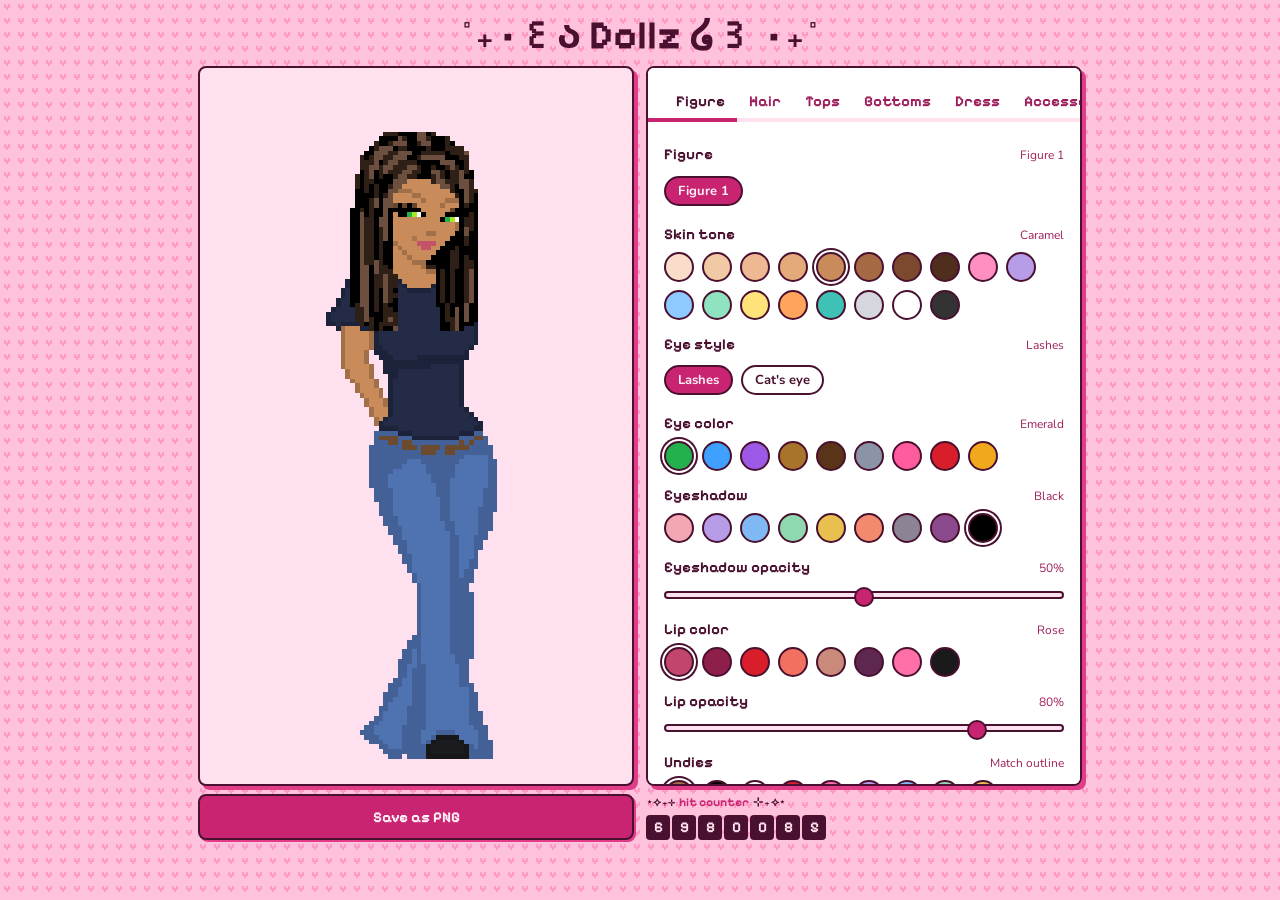
==== commit 66bdbbe5: "updated hair + hight waisted pants" ====
--- a/index.html
+++ b/index.html
@@ -283,6 +283,7 @@
 
   /* Hair styles are overlays drawn on top of the figure, in figure
      coordinates (x, y = top-left of the grid). H = base tone, V = highlight.
+     The order of this list is the order of the chips (Short is last).
      'bald' is the cap already painted into the figure (no overlay). Overlays
      draw on top of that cap; it is never hidden.
      'short' (24x28) was aligned to the nose marker (nose = (25,25)-(26,25)),
@@ -290,149 +291,124 @@
      head, (12,22) and (13,23), cover the figure's outline pixels there. */
   const HAIR_STYLES = [
     { id: 'bald',    name: 'Bald',    rows: null },
-    {
-      id: 'short', name: 'Short', x: 10, y: 4,
-      rows: [
-        "..........VVVVV.........",
-        "..VVHHVHHHVVVHHVVVH.....",
-        ".HHVVVHVHHHVVVHHVHHV....",
-        ".HVHHHVHHHHVVVHVVVHV....",
-        ".VVVHVVVVHHHVVHHHHHVV...",
-        ".HVVHHVVHHHHHHVVVVVHVV..",
-        ".HVHHHVVVHHHVVVVHHHVHVH.",
-        "HHHHHVVHVHHVVVHH..HHHVH.",
-        "HHHHHVVHHVVVHH......HVH.",
-        "HHHHVVVHVVVH.........HVH",
-        "HHHHVVVHVVH...........VH",
-        "HHVVVVHVVH............VH",
-        "HHHHHHHVH............VHH",
-        "HHHHHVVVH............VHH",
-        ".HHHHVVH.............VHH",
-        ".HHHHVVH.............VHH",
-        ".HHHHVVH.............VHH",
-        "..HHHV...............VHH",
-        "..HHHV................HH",
-        "...HHV...............VH.",
-        "....HV...............VH.",
-        "....HV...............VH.",
-        "....HV...............VH.",
-        "....HVV.............VH..",
-        ".....HH............VH...",
-        "..................VH....",
-        ".................VH.....",
-        "................HH......"
-      ]
-    },
-    /* 'long' was traced from a reference screenshot (blonde hair only; the face, eyes
+    /* (Long has since been replaced by a clean pixel-art reference, see the note inside its entry.)
+       'long' was traced from a reference screenshot (blonde hair only; the face, eyes
        and background were ignored). Scale was ~3.6 screenshot px per art px, anchored
        on the reference's nose (~(73,81)) = our nose, the 2-pixel mark at (25,25)-(26,25).
        Three tones: D = shadow, H = base, V = highlight. The cells between the jaw and
        the right strand are filled with D (hair behind the jaw). 27x42 at (9, 5). */
     {
-      id: 'long', name: 'Long', x: 9, y: 5,
+      /* Replaced again, from a screenshot of the whole doll head (no marker): its grid was fitted at
+         13.41 screenshot px per art px (27x42 from the hair's own bounding box) and the hair read cell
+         by cell. The face lines up with ours exactly: all 6 lip pixels and all 15 lash pixels match at
+         an offset of (9, 4), so the top-left is (9, 4), one pixel higher than the first version
+         (9, 5). Three tones: D = shadow (dark gray), H = base (green) and V = highlight (pale green).
+         The left iris was read as a green hair cell and is cleared. Versus the previous version 57
+         cells differ, mostly the long lock on the doll's right, which is darker (base and highlight
+         cells became shadow or base), plus 2 new base cells under the chin. 27x42 at (9, 4). */
+      id: 'long', name: 'Long', x: 9, y: 4,
       rows: [
-        ".......HHDDDDDVVDH.........",
-        "......DDDDHHDDVVHDDDH......",
+        ".......HHHDDDDVVDH.........",
+        "......DDDDVHDDVVHDDDH......",
         ".....HDDHVVVDDHVVDDDHD.....",
-        "...HVHVVVDHHDDDDHDDDHHHH...",
+        "....DHVVVDHHDDDDHDDDHHHH...",
         "...DDVVVHHVVVDDHHHHHDHHHV..",
-        "..HDHVVHHVVVDDHVVVVVDDDDH..",
+        "..HDHVVHHVVVDDHVVVVVDDDHH..",
         "..HHHVDHVVHHHHDDDDDVVVDDH..",
         "..HHVVHVVHHHVVHDDHDDHVHDH..",
-        "..DHVDHVHHHVVHHDDVVHDHHVDD.",
+        "..DHVDHVHHHVVHHDDVVHDHHVHD.",
         ".HDHVDHDDHVVHHDDDHVHDHHVDD.",
-        ".DDHHDDDDVVV.....HVVHHHVVH.",
-        ".DDHDHDDHVV........VVHDVVH.",
-        ".DDHDHDDVV...........HDDVDH",
-        ".DDDDHDHV.............HHVDD",
+        ".HDHHDDDDVVV.....HVVHHHVVH.",
+        ".HDHDHDDHVV........VVHDVVH.",
+        ".DDHDHDDVV...........HDDVHH",
+        ".DDDDHDHV.............HDVHD",
         ".DDDHVDVV..............DVHD",
         ".DDDHVDVV..............DHDD",
-        "DDHDHDDVH..............DDDD",
-        "DDVDHDHVH..............DDDD",
-        "DDVHHDVVH..............DHHD",
-        "DDVHHDVVH..............DHDD",
-        "DDVHHDHVH..............HVDD",
-        "DDVHHDHHD.............DHHDD",
-        "DDVHHDHDD............DDDHDD",
+        "DDHDHDDVD..............DDDD",
+        "DDVDHDDVD..............DDHD",
+        "DDVHHDVVD..............DHHD",
+        "DDVHHDVVD..............DHHD",
+        "DDVHHDHVD..............DVHD",
+        "DDVHHDHVD.............DDVDD",
+        "DDVHHDHVD............DDDHDD",
         "DDVHHDHDD...........DDDDHDD",
-        "DDVDHDHDD..........DDDDDHDD",
-        "DDVDHDHDD.........DDDDDDDHD",
-        "DDVDHDDDD........DDDDDDDHHD",
-        "DDVHHVDDD.......DDDDDDDHHHD",
-        "DDVVDVDHD.........HDDDVVHHD",
-        "DDVVDVDHH.........HHDHVVHHD",
-        "DDVVDVHVHH.......HHVHVVVHHD",
-        "DDVVDHDVHH........HHDVVVHHD",
-        "DDVVDHDVHH.........VDVVVHHD",
-        "DDVVDHDVHD.........HHVVVHHD",
-        "DDVVDHDVHH.........HHVVVHHD",
-        "DDVVDHDVHD.........HDHVVHDD",
-        "DHVVDHDHDD..........HDVVHDD",
-        ".DDVDDDHHD..........HHVHHDD",
-        ".DHVDDDHHH..........DDHDVDD",
-        ".HDHDDDHVH..........HDDDHDD",
-        "..DDHDDHHH..........HDDDDH.",
-        "....HDHDDV...........HHH..."
+        "DDVHHDHDD..........DDDHDDDD",
+        "DDVHHDHDD.........DDDHHDDDD",
+        "DDVHHDHDD........DDDDHHDHDD",
+        "DDVHHVHDD.......DDDDDHHDHHD",
+        "DDVVDVHHD.......HHDDDHHDHHD",
+        "DDVVDVHHH.........DHDHDDHVD",
+        "DDVVDHHVHH........DHDHDDHVD",
+        "DDVVDHHVHH........DHDHDDHVD",
+        "DDVVDHHVHH........DHDHDDHVD",
+        "DDVVDHDVHD........DHDHDDHVD",
+        "DDVVDHDVHH........DHDHDDHVD",
+        "DDVVDHDVHD........DHDHDDHVD",
+        "DHVVDHDHDD........DDHDDDVDD",
+        ".HHVDHDHHD.........DHDVDVDD",
+        ".HHVDDDHHH.........DHDVDVDD",
+        ".HHVHDDHVH.........DHHVDVDD",
+        "..HDHDHHHH.........DDHVDDD.",
+        "....HDHDDV.........DDHVD..."
       ]
     },
-    /* 'wavy' was traced from a reference screenshot (brown hair only; face, eyes and
-       background ignored). It replaced the earlier hair2.pixil version. The nose is too
-       faint in that image, so it is anchored on the eyes and lips: about 3.4 screenshot px
-       per art px, with the reference's lip center (80,105) on our lips (25,28) and its eyes
-       landing within a pixel of ours. Three tones: D = shadow, H = base, V = highlight.
-       The cells beside the jaw and neck are filled with D (hair behind the jaw).
-       32x44 at (4, 4). */
+    /* 'wavy' was read from a screenshot of a pixel-art reference (green hair; the face is left empty)
+       at 11.38 screenshot px per art px. Its pink nose marker sits at art (21,21)-(22,21), which is
+       the nose (25,25)-(26,25), so the top-left is (4, 4). Three tones: D = shadow (the reference's
+       dark gray), H = base (its dark green) and V = highlight (its lime). The cell over the
+       right eye's white, (31,22), is empty, so both eyes show all three pixels. 32x44 at (4, 4). */
     {
       id: 'wavy', name: 'Wavy', x: 4, y: 4,
       rows: [
-        "...........VDDDDDDDDV...........",
-        "........VVVDDDDDDDDDDVVV........",
-        ".......VDDHDDDDDDDDDDDDHHV......",
-        ".......VDHHHDDDDDDDDDDDDDHV.....",
-        ".....VDHHHHDDDDDDDDDDDDDDHHV....",
-        ".....HDHHDDDDDDDDDDDDDDDDDDDV...",
-        ".....HDHHDDDHDDDDDDDDDDHDDDDV...",
-        "....VHHHDDHHDDDDDDDDDDDDDDDDHV..",
-        "....VDHHDDHDDDHHDDHHHDDDHHHHDH..",
-        "....VDHDDHDDHHHDDHHHVHDDDHHHDH..",
-        "...VDDHDDHDDHHDDHHHHHDDDDDHHDH..",
-        "...HDHHDHDDHHDHHH..........HDH..",
-        "...HHVDDHDDHHHH............HDH..",
-        "...HHHDDDDHHHH.............HHH..",
-        "...HHHDHDDDHV..............VHD..",
-        "...HHHDHDDHH................HD..",
-        "...HHHDHDDHV................HD..",
-        "..VHHDDHDDHV................HD..",
-        "..HDHDDDDHHH................HD..",
-        "..HDHDDDDHH................DHD..",
-        "..HDHDDDDHH................DHD..",
-        "..HDHDDDDHD................DHD..",
-        "..HDHDDDHHDD...............DHD..",
-        "..HDHDDHHDDDD.............HDHD..",
-        "..HDHHHHHDDDD............DHDHD..",
-        "..HDHHHDDDDDD...........DVVDHD..",
-        "..HDHHDDDDDDD..........DHVVDHD..",
-        "..HDHDDDDHDDD.........DHVVHDHD..",
-        "..HDHHDDDHHD.........DHHHHDDHD..",
-        "..VHDDDHDHHDV........VVHHVDDDD..",
-        "..VHDDDHDHDDV.........HHHHDDDD..",
-        ".VVHHDDHDHDDV.........HDHDHDHH..",
-        "VHHHHDHHDDDDV.........HDDDHDHHV.",
-        "VVDDHHHHDDDDV.........HDDDHDDHVV",
-        "HVVHHHHHDDDDV.........HDDDHDHDHH",
-        "..VVHHHDDDDDDV.......VHHDHHDHDV.",
-        "..VHHHHDDDHDDHV......VVHDHHDHD..",
-        "..VVHDHDDDHHDHV......VVHDDDDHV..",
-        "..VVVDHHDDHVVHV......VVHDDDDHV..",
-        ".VVVHHHDVHHHVV.......VHDDHDDDHV.",
-        "HHHHHHDDVHDHVV.....VVHDDHDDDHDHH",
-        "HHHHHDHDHHDDVVV...VVHDDHVDDDHDVV",
-        "DDDDVVVHHVHDDDV...VHHDVVVVDDDDV.",
-        ".VV....VHVVVVV.....VVHV..VDDDD.."
+        "............HHHHHHHH............",
+        "...........HHHHDDHDDH...........",
+        "........HHVHHHDDDDHHHHHVV.......",
+        "........HVVVHHHDDDDDDDDHHV......",
+        "......HVVVVHHDDHHDDDDHHDHVV.....",
+        ".....VHVVHHHHHHHHDDDDDHHHHVV....",
+        ".....VHVVHHHVHHDDHHDDDHHVVHV....",
+        ".....VVVHHVVHHHHHHHHDDDHHHHHV...",
+        ".....HVVHHVHHHVVHHVVHHHDHVVVHV..",
+        "....VHVHHVHHVVVHHVVVVVH.DHVVHV..",
+        "...VHHVHHVHHVVHHVVVVHH...DHVHV..",
+        "...VHVVHVHHVVHVVV..........VHV..",
+        "...VHVHHVHHVVVV............VHV..",
+        "...VHVHHHHVVVV.............VVV..",
+        "...VHVHVHHHVV..............VVH..",
+        "...VHVHVHHVV................VH..",
+        "...VHVHVHHVV................VH..",
+        "...VHHHVHHVV................VH..",
+        "..VHHHHHHVVV................VH..",
+        "..VHHHHHHVV.................VH..",
+        "..VHVHHHHVV.................VH..",
+        "..VHVHHHHVH.................VH..",
+        "..VHVHHHVVHH...............HVH..",
+        "..VHVHHVVHHHH.............VHVH..",
+        "..VHVVVVVHHHH............HVHVH..",
+        "..VHVVVHHHHHH...........HHVHVHV.",
+        "..VHVVHHHHHHH..........HVHVHVHV.",
+        "..VHVHHHHVHHH.........HVVHVHVHV.",
+        "..VHVVHHHVVHV........HVHVHHHVHV.",
+        "..VVHHHVHVVHV........VVHVHHHHHV.",
+        "..VVHHHVHVHHV........VVHVHHHHHH.",
+        ".VVVHHHVHVHHV........VVHVHVHVVH.",
+        "VVVHHHVVHHHHV........VVHHHVHVVV.",
+        "VVHHHVVVHHHHV........VHHHHVHHVV.",
+        "HHHVVVVVHHHHV........HVHHHVHHHV.",
+        "..VVVVVHHHHHHV.......VVVHVVHVHV.",
+        "..VVVVVHHHVHHHV......VVVHVVHVHH.",
+        "..VVVHVHHHVVHHV......VVVHHHHVV..",
+        "..VVVHHHHHVVVHH......VVVHHHHVV..",
+        ".VVVVHHHVHVVVVV......VVHHVHHHVV.",
+        "VVVHHHHHVVHVVVV.....VVHHVHHHVHVV",
+        "VHHHHHVHVVHHVVV.....VHHVVHHHVHVV",
+        "HHHHVVVVVVVHHHV....HHHVVVVHHHHV.",
+        ".HV....VVVVVVHH....HVVVV.VHHHHV."
       ]
     },
-    /* Twelve styles traced from reference screenshots (hair only; face, eyes and background
-       ignored). The screenshots are small and blurry, so each is a resample, not exact pixels:
+    /* Two styles (Straight Bob and Short Layers) were traced from reference screenshots (hair only;
+       face, eyes and background ignored); Side Pony, Low Pigs and Curly have since been replaced by clean
+       pixel-art references. The screenshots are small and blurry, so each is a resample, not exact pixels:
        about 3.5 screenshot px per art px, anchored so the reference face (eye midpoint and
        lips) lands on ours. Hair vs skin was told apart by color: distance from a skin patch
        sampled at nose level, plus a hue test for blondes. Inside our face area only the
@@ -440,286 +416,111 @@
        (darkest, middle and lightest of each reference). Cells beside the jaw and neck are
        filled with D (hair behind the face) and one-cell holes copy the pixel below. */
     { /* #1 */
-      id: 'side-pony', name: 'Side Pony', x: 5, y: 5,
+      /* Replaced again, from a screenshot of the whole doll face (no marker): its grid was fitted at
+         19.29 screenshot px per art px and the hair read cell by cell. The face lines up with ours
+         exactly: all 6 lip pixels and 10 of the 11 lash pixels match at an offset of (5, 4), and its
+         nose sits at art (20,21)-(21,21) = (25,25)-(26,25). That puts the top-left at (5, 4), one pixel
+         higher than the first version (5, 5). Three tones: D = shadow (dark green), H = base (lime)
+         and V = highlight (pale green). Versus the first version 8 cells differ: 3 new shadow cells
+         at the right edge (rows 10-12) and 5 left-strand cells that are base instead of shadow.
+         29x42 at (5, 4). */
+      id: 'side-pony', name: 'Side Pony', x: 5, y: 4,
       rows: [
-        "....HDDDDDDDDDDDDDDDH........",
-        "...VDDDDDDDDDDDDDDDDHHVV.....",
-        "...DDDDDDDDDDDHHHHDDHDDHV....",
-        "..VDDHHHDDDDHDDDHHHDDHHHHV...",
-        "..HDHDDDDDDDHHDDDHHHDDHHHHV..",
-        "..HDHDDDHHDDDHHDDDHHHDDHHDDV.",
-        "..HDHDDDDHHDDDHHDDDHHDDHHHDH.",
-        "..HDHDDDDDHHDDDHHDDDDDDDHHHHH",
-        "..HDHDDHHDDHHHDDDDDDDDDHHHHHH",
-        "..HDHDDDHHDDHHHDDH...HHHV..HH",
-        "..HDHDDDDHDDDHHHH............",
-        "..HDHDDDDHHHDDHH.............",
-        "..HDHDDDDDDHHDH..............",
-        "..HDHDDHHDDHHH...............",
-        "..HDHD.......................",
-        "..HDHD.......................",
-        "..HDHDD......................",
-        "..HDHDD......................",
-        "..HDHDDD...................VV",
-        "..HDHDDDD..................VV",
-        "..HDHDDDHD.................VV",
-        "..HDHDDDHVD...............DV.",
-        "..HDHDDDHVDD.............DVV.",
-        "..HDHDDDHHDD............DVVV.",
-        "..HDHDDDHDDD...........DDVV..",
-        "..HDHDHHHDDD..........DDDVV..",
-        "..HDHDHHHDDD.........DDDVV...",
-        "..HDHHHHHDD..................",
-        "..HHDDDDHDDH.................",
-        ".VHDDDDDDDDHV................",
-        "VDDDHDDDDDDHV................",
-        "DDDDHHDDDDDHV................",
-        "DDDDHHDDDHDHV................",
-        "HVVHHHDDDHDDV................",
-        "..VHHDDDDHHDDV...............",
-        "..VHDDDDDDHHDH...............",
-        "..VVDDDDDDHVHH...............",
-        "..VVHHDDHDDVVV...............",
-        "HHHHDDDDHDDDVV...............",
-        "HHHDDDDDHDDDHV...............",
-        "VVVDDDVHHHHHHV...............",
-        "HVVDDDVVHV..................."
-      ]
-    },
-    { /* #2 */
-      id: 'curtain', name: 'Curtain', x: 5, y: 3,
-      rows: [
-        "........VDDDDDDDDV.........",
-        "......VVVDDDDDDDDHHVV......",
-        ".....VHHHDDDDDDDDDDHHVV....",
-        "....VHHHHDDDDDDDDDDHHHVV...",
-        "...VHHDDDDDDDDDDDDDDDHHHV..",
-        "..VHHDDDDDDDDDDDDDDDDDDDVV.",
-        "..VHHDDDDDDDDHHDDDDDDDDDDV.",
-        "..VHDDDDDDDDHHDDDHHDDHHDDDV",
-        "..HHDDDDDDDHHDDHHHHHHHHDDDV",
-        ".VHHDDDDDDDHDDHHHHDHHHHHDDV",
-        ".VHHDDHHDDDDDDHHHDD...HHDDV",
-        "VHHHDDHHDDDDDHHHDH.....HDDV",
-        "VHHDDDHDDDDDDHHDD......HDDV",
-        "VHHDDDHDDDDHHHHD.......DDDD",
-        "VHHDDDHDDDDHHHDD........DDD",
-        "VHHDHDD....................",
-        "VHHDHDD....................",
-        "HHHDHHH....................",
-        "HHDDDDD....................",
-        "DHDDDDD....................",
-        "DHDDDDDD...................",
-        "DHDDDDDHD..................",
-        "DHDDDDDHDD.................",
-        "HHDDDDDHDDD................",
-        "HHDDDDDHDHHD.............DH",
-        "HHDDHDDHDHHD............DHD",
-        "HHDDHDDHDHHD...........DDHD",
-        "DHDDHDDHDHDD..........DDDHD",
-        "DHHDDDDHDHDD.........DDDDHD",
-        "DDHHDDDHDHH.........DHDDDHD",
-        "DDHHDDHHDHHDDHHV....VHDHDDD",
-        "DDDHDDHHDHHDDHHV....VHDHDDD",
-        "DDDHHDDHDDHHDDHHV...VHDDDDD",
-        "DDDDHDDDDDDDDDHV....VHDDDDD",
-        "DDDDHDDDDDDHDDH....VVDDDDDD",
-        "DDDDHDDHHHHHDVV...VHHDDDHHD",
-        "DDDDDHDDHHHHHV.....HVDDDHHD",
-        "VDDDDHHDDDHHVV.....VVDDDDHD",
-        ".VDDDDHDDDDHHV.....VHHDDDDD",
-        ".VDDDDDDDDDHV.......VHDDHHD",
-        "..VDDDDDHHHHV.......VHDHHHD",
-        "..VDDDDDDHHHVV......VHDDDDD",
-        "..VDDDDHHHHHHV......HDDDDDD",
-        "..VDDDDHHDHHH.....VVHDDDDDD",
-        "...VDDDDDDDHV.....VVVHDDDDD",
-        "....DDDDDDDDV......VVHDDDDD",
-        "....VDDDDDDDDV.....VVDDDDDV",
-        ".....VDDDDDDVV.....VVDDDDDV",
-        ".....VVDDDDDV.......VHDDDV.",
-        ".......VDDDDV........HDDV..",
-        "........VVDDDV.......VDV...",
-        "..........DDDV........H...."
+        "....DDDDDD..DDDDDDDDDD.......",
+        "...DHHHHHDDDDDDDDDDDHHD......",
+        "...HDDDDDDDDDDHHHHDDHVDD.....",
+        "..HDDHHHDDDDHDDDHHVDDHVHD....",
+        "..HDHDDDDDDDHHDDDHHVDDHVVD...",
+        "..HDHDDDHHDDDVHDDDHHHDDHHVD..",
+        "..HDHDDDDVHDDDVHDDDHHDDDHHHD.",
+        "..HDHDDDDDVVDDDHHDDD...DDDHDD",
+        "..HDHDDHHDDHHHD...........DDD",
+        "..HDHDDDVHDDHH.............DD",
+        "..HDHDDDDVDDD...............D",
+        ".VHDHDDDDHHH................D",
+        ".VHDHDDDDDD.................D",
+        ".VHDHDD.DDD..................",
+        ".VHDHDD.D....................",
+        ".VHDHDD......................",
+        ".VHDHDD......................",
+        ".VHDHDD......................",
+        ".VHDHDHD.....................",
+        ".VHDHDHDD....................",
+        ".VHDHDHDHD...................",
+        ".VHDHDHDHHD..................",
+        ".VHDHDHDHHDD.................",
+        ".VHDHDHDHHDD.................",
+        ".VHDHDHDHDDD.................",
+        ".VHDHDHHHDDD.................",
+        ".VHDHDHHHVDD.................",
+        ".VHDHHHHHVDD.................",
+        ".VHHHHDDHVDH.................",
+        ".VHDHHDDHVDVD................",
+        ".DHDHHDDHVDVD................",
+        "DDHDHVDDHVDHD................",
+        "DDHDHVDDHHDHD................",
+        "DDDHVHDDHHHDD................",
+        ".VDVHDDDDHVDDD...............",
+        ".VDHDDDDDDHVVV...............",
+        ".VDDDDDDDDHDHH...............",
+        ".VDDHHDDHDHDDD...............",
+        "VHHHDDDDHDDDDD...............",
+        "VHHDDDDDHHDDHD...............",
+        "HDDDDDDHHHVHHD...............",
+        "HDDDDDDVVV..................."
       ]
     },
     { /* #3 */
+      /* Replaced by a clean pixel-art reference: a screenshot at 14.75 screenshot px per art px,
+         read cell by cell. Its pink nose marker sits at art (21,20)-(22,20), the nose (25,25)-(26,25),
+         so the top-left is (4, 5). Three tones: D = shadow (its gray-blue), H = base (its green) and
+         V = highlight (its light yellow-green). 34x44 at (4, 5). */
       id: 'curly', name: 'Curly', x: 4, y: 5,
       rows: [
-        "..........HDDDDDDDDHHHHHD........",
-        ".........VHDDHHDDDDDHHHHHHV......",
-        "........VHHHHHHDDDDDDDDDHDDV.....",
-        "......VVHHDDHHDDDDDDDDDDHHDDH....",
-        ".....VVHHDDHHHDDDHDDDDHHHHDDDV...",
-        ".....HVVDDHHHHDDHHDDDDDDHHHDDV...",
-        ".....HDHHHHHDDDHHDDDDDDDDHHHHV...",
-        ".....VDHHHHHDDDHHDDHHHHDDDHHHHV..",
-        ".....VHHHDDHDDDHDDDDDDDDDDDDDHV..",
-        ".....VDHHDDHHHHHDHHDDDDDDDDDDHHV.",
-        "....HDDHHDDHHDHDDH.........DDDHDD",
-        "...HDDDHDDHHDDHDD..........DDDHDD",
-        "...HDDDHDDHDDDHDD...........DDHDD",
-        "..HHDDHHDDDDDDDHH...........DHHDD",
-        "..HHVVHH.....................HHDV",
-        "..HHVVHH.....................HHD.",
-        "..VVHHHH.....................HHD.",
-        "...VHHHH....................DDDD.",
-        "...VDDHHD...................DDDD.",
-        "..HHDDDDDD..................DDDDH",
-        "..HDDDDDHHD.................DDDDH",
-        "..HHDDDDDHHD...............DHDDDH",
-        "...VDDDDDHHHD.............DDHDDDH",
-        "...VDDHDDHHHD............DDDHDDDH",
-        "...VDDHDDHHHD...........DHHDHHDDH",
-        "...VDDHDDDHHD..........DDHHDDHDDH",
-        "..VVDDDDDDDDD.........DDHHDDDHDDH",
-        "..VDDDD..............DHDHHDDHHDDH",
-        "..VHHDD...............VHHDDDHHDDH",
-        ".VVVVVDDDDDHDDDDV......VVDDDHHDDV",
-        ".VVVVHHHHDHHDDDDVV.......VDDHDDDV",
-        "..VHHHHDDDHHHDDDVV.......VDHHDDDD",
-        "..HHHDHDDDHHHDDDVV......VDDDDDDDD",
-        "..HHHDDDDDDDHHDHVV.....VDDDDDDDDD",
-        "HHHVHDDDDDDDDHHHHH.....VDDHHHDDDH",
-        "HVVVHDDDDDDDDDHHHV.....VDHHDHHDD.",
-        ".VVVHDVVDDDHDDHHHV.....VDHDDDDDD.",
-        "..VVVDDHHDDHDDDHHV.....DDDDDHDDDH",
-        ".....VHHHDDDDDDDHVV.....HHDHHDHHD",
-        "......VDDDHHDDDDHV.......HDHHHVVD",
-        "......VDDDHVDDDDHV.......HDDHVVDD",
-        "......VDDDDVVDDDDVV.......VDVVDDH",
-        ".......DDDD...DDDV.........DVVDDH"
-      ]
-    },
-    { /* #4 */
-      id: 'bob', name: 'Bob', x: 8, y: 5,
-      rows: [
-        ".....VVVHDDDDDDDDVVV........",
-        "....VDDDHHDDDDDDDDDDVV......",
-        "...VVDHHHHDDDDDDDDDDDVV.....",
-        "..VVHHHHHDDDDDDDDDDDHHHV....",
-        "..VHHHHHHHHHDDDDDDDHHHDDV...",
-        "..VHHHHHHHHHHDDDDDDHHHDDHV..",
-        ".VDDHHHHHHHHHHDDDDDHHHHHHV..",
-        ".VDHHHHHHHHHHHHDHHHHHHHHHH..",
-        ".VDHHHHHHHHHHHDDHHHHHHHHHHV.",
-        "HHHHHHHHHHHHH...HHHHHHHHHDDV",
-        "DDHHHHHHHHHH....DHHHHHHHHDDV",
-        "DDHHHHHHHHD......HHHHHHHHDDV",
-        "DHHHHHHHHH.......HHHHHHHHHDV",
-        "DDHHHHHHHH.......HHHHHHHHHDD",
-        "DDDH.....................HDD",
-        "DDDD.....................HDD",
-        "VDDD.....................DDD",
-        ".VDD....................DDDV",
-        "..VDD...................DHV.",
-        "..VDDD..................DH..",
-        "...VVHD.................DV..",
-        ".....VVD....................",
-        "......VVD...................",
-        ".......VD...................",
-        "............................",
-        "............................",
-        "............................",
-        "............................",
-        "..............VV............"
-      ]
-    },
-    { /* #5 */
-      id: 'crimped', name: 'Crimped', x: 6, y: 4,
-      rows: [
-        ".............HHH..HH..........",
-        ".........DDDHH....HHH.........",
-        ".......HHHHH......HDDDH.......",
-        "......DHHHHH......HDDDDDH.....",
-        ".....DDHHHHD........DDDDHH....",
-        "....DDDHHDDD........HHD..DH...",
-        "...DDDHHDDHHH......DHHD..DH...",
-        "...DDHHDDHHHDDHHHDDDHHDD.HH...",
-        "..DDHHHDDHHDDVVVVVVDDDDDHHDD..",
-        "..DDHHH...DDVVVVVVVVVVVVVHDD..",
-        ".DDHHH....HHVVVDD.....DDVHDD..",
-        ".DDHD.....HVVVD........DVVHHH.",
-        "DDHHD...DDHVVD..........VVHHD.",
-        "HHHHD...DDVVH...........VVHHD.",
-        "DHHHD....DV..............V.DD.",
-        "DDHHD......................DDD",
-        "DDHHD......................DDD",
-        ".DHHHD.....................DDD",
-        ".HHHHD....................DDDD",
-        ".DHHHDD...................DDD.",
-        ".DDHHDDD..................DDD.",
-        "HHHHDDDDD.................DDD.",
-        "HHHHDDDDDD...............DDDDD",
-        "DDHHDDDDDDD.............DHDDDD",
-        ".DHHHDDDDDD............DDVDDDD",
-        ".DHHHDDDDDD...........DDDVDDDD",
-        ".DHHHDDDDDD..........DHHHHDDD.",
-        ".DDHHDDDDDD.........DHDDHDDDD.",
-        ".DHHD..............DDDDDVDDDD.",
-        "HHHH...............VVVHDVDDDD.",
-        "HHHH...DDHDHHHHHH....VHDVDDDH.",
-        "HHHH...DDHDHH..........HVDDDDH",
-        ".HHHH..DDHHDD............VDDDH",
-        ".DDHH..DDDVDD............V.DDH",
-        ".DDHH..DDDVDD.............HHHH",
-        ".DDHH..DDDHDD.............HDD.",
-        ".HHH...DDHHH..............HDD.",
-        "HHHH...DDHDD..............HDD.",
-        "HHHH...DDDDD..............HDDD",
-        "HHHHD..DDDDD..............DDDD",
-        ".DHHH..DDDDDD..............HDD",
-        ".DHHH...HDVDD...............DD",
-        ".DDHH...HHVH..................",
-        "..VVVVHHHHH..................."
-      ]
-    },
-    { /* #6 */
-      id: 'big-curls', name: 'Big Curls', x: 2, y: 5,
-      rows: [
-        ".......DDDDDDD...DDDDDDDD..........",
-        "......HHHDDDDDDHHDDDDDDDDHH........",
-        ".....HVVVDDD.DDDDDD....DDDDV.......",
-        "....HHVHHHD..DDDDDD........VVV.....",
-        "...HHVDDVVDD..DDDD.........VVV.....",
-        "...HVVVDDDDD..DDDD............V....",
-        "..HHVVVDDDDD..D..DD...........HV...",
-        "..HDDVVVDDDD......DD...........V...",
-        "..HDHHVVDDDD......DDDVV........HH..",
-        "..HDHHDDDDDD......D..VVV.......HH..",
-        ".HHHDDDDDDDD.....DD...........VVH..",
-        ".HVVDDDDDDD...................VVHH.",
-        "HHHHDDDDD......DD..............DVV.",
-        "HHVVVVDDD......................DHH.",
-        "VHDDDDDDD......................DHHV",
-        ".HDDDHHDD......................DDVD",
-        ".HVVDDDVVD.....................DDVD",
-        ".DVVDDDVVD....................DDDHD",
-        ".DVVDDDVVDD...................DDVHH",
-        ".DVVDDDVVVDD..................DDVHH",
-        ".VVVDDDVVDDDD.................DDHH.",
-        ".VHHDDDDDDDDDD...............DVVHH.",
-        "...HDDDDDDDDDDD.............DVVVD..",
-        "....HDDDDDDDDDD............DVVVV...",
-        ".HHHHDHHVVDDDDD...........DDVHVV...",
-        ".DDVVDDHVVDVVDD..........DDDVHVH...",
-        ".DVVVVVHDDDDDDD.........DDDDVVHHV..",
-        ".DDDVVHDD..............DDDDDDVVVH..",
-        ".HHHVVHDD..............DDDDDDVV....",
-        "..HDDVD.DDDDDDHVVVVHHHDDDD..DDD....",
-        "..HHVV..DDDDDH.......VHDDD..DDDH...",
-        "..HHVV....DDDH........HDDDD.DDDD...",
-        "...HVV......DH........HVVDD..DDD...",
-        "...VVVV.....DH........HDDD...DDD...",
-        "....VHHDD...DH........HDDD..DDDDH..",
-        "......HVVH..DD.........HHHDDDDDHHH.",
-        ".......VVV..DD...........HDDDDDHHH.",
-        ".......HVVDHDV...........HDHDDDVHH.",
-        "......HHVVDHH............HDHDDVVHV.",
-        "......HHVHHH..........H..HHHDDDHH..",
-        "......HHVVVD..........HHHDHHHHHH...",
-        ".......HVHHD...........DDDDH.......",
-        ".........DD.............DDD........"
+        ".............HHHDHHVVVVV..........",
+        "........V.VHHVVHHDDHVVVVVV........",
+        "........VVVVVVVHHDDDDHHHVHH.......",
+        "........VVHHVVHHHHHDDDHHVVHHV.....",
+        ".......VVHHVVVHHHVHHDDVVVVHHH.....",
+        ".....VHHHHVVVVHHVVHHHDDHVVVHHH....",
+        ".....VHVVVVVHHHVVHHHHHHDHVVVVHV...",
+        "......HVVVVVHHHVVHVVVVHHDHVVVV....",
+        "......VVVHHVHHHVHVHHHHHHDHHHHV....",
+        ".....HHVVHHVVVVVVDDDDDDDDDDHHVV...",
+        "....VDHVVHHVVHVHHD.........HHHVHH.",
+        "...VHDHVHHVVHHVHD..........HHHVHH.",
+        "...VHDDVHHVHHHVD............HHVHH.",
+        "..VVHHVVHHVHHHVVV...........HVVHH.",
+        "..VVHHVV.VV.................HVVHV.",
+        "..VVHHVV....................HVVHV.",
+        ".VHHVVVV.....................VVH.V",
+        "...HVVVV....................HHHH..",
+        "...HHHVVH...................HHHH..",
+        "..VVHVHHHH..................HHHHV.",
+        "..VHHVHDVVH.................HHVHV.",
+        "..VVVHDDHVVH...............DVHVHV.",
+        ".V.VHDHDHVVVH.............DHVHVVV.",
+        "...VDHVDHVVVH............DHHVHHHV.",
+        "...VDHVHHVVVH...........DHVHVVHHV.",
+        "...VHHVVHHVVH..........DHVVHHVHHVV",
+        "..VVHDHHHHHVH.........DHVVHHHVHHV.",
+        "..VHHDHVHHHVHH.......DHHVVHDVVHHV.",
+        "..VVVHHHVVVVHV........HVVHHDVVHHV.",
+        ".VHHHHHHHHHVHVHH.......VVHDHVVHH..",
+        ".VHHHVVVVHVVHHVV.........VDHVHHD..",
+        "..HVVVVHHHVVVHHH.........VDVVDDHH.",
+        "..VVVHVHVHVVVHHH........VHDHHHDVH.",
+        "V.VVVHHHHHVDVVHV.......VHHHHHHHVH.",
+        "VVVHVHHVVVDDHVVVVV.....VHHVVVHHHVV",
+        "VHHHVHHVHHDHDHVVV......VHVVDVVDH..",
+        ".HVHVHVHHDHVHHVVVV.....VHVDHHDDH..",
+        "..VHVHHVVDHVHDHVVV.....HHHHHVHDDV.",
+        ".VV..HVVVHHHVDDHV.......VVHVVHVVHV",
+        "......VHVHVVHDHVV........VHVVVVVH.",
+        "......VHVHVHHVVHV.......VVHHVVVHH.",
+        ".....VVHHVHVHHHHHVV.......VHVVHHV.",
+        ".......HHVHVVHHHHV.........HHVDHVV",
+        "........HD....DH............HDD..."
       ]
     },
     { /* #7 */
@@ -757,7 +558,7 @@
         ".VHDDHHHVHDHV...DDVDDDDDVDD.",
         "..VDDDDDHVHHV.....VDDHVVVHH.",
         "....HHDHHVVHV......HHH......",
-        "......HHHHDDDH.............."
+        "......HHHHDDD..............."
       ]
     },
     { /* #8 */
@@ -785,188 +586,94 @@
         ".VVD...................DHVV",
         "..VDD..................DHV.",
         "...VHD.................DVV.",
-        "....VVD...............DVV..",
-        "...........................",
-        "...........................",
-        "...........................",
-        "...........................",
-        "...........................",
-        "...........................",
-        "...........................",
-        "............VV............."
-      ]
-    },
-    { /* #9 */
-      id: 'pigtails', name: 'Pigtails', x: -1, y: 5,
-      rows: [
-        "DDVVVDDDDDDDDDDDDVVVDDDDDDDVVVDDDDDDDDDDDVV.",
-        "VHHHHDDDDDDDDDHDDDDHHHHDDDDDDDDDDHHHHDDDDDDD",
-        "..HHHDDDDDDDDDHHDDH...HDDDDHDDDDDHHHHHHHDDDD",
-        "...VHDDDDHHDDDDDDH.....HHDHHHDDDDDDDDDHHDDDD",
-        "...VDDDDDDHDDDDDH......HHHH..HHDDDDDDDDDDDDD",
-        "...VHHDDDDHHDDDDHHH.VVVV..H....DDDDHDDDDDDDD",
-        "..VVDHHHHHHDDDDDHHH.VVVV..HH....HDDHHHHHDDDD",
-        "..HDDHHHDDHDDDHHH...H.....H......HDDHHHHHDDD",
-        "..HDHHHHDDDDDDHHD..DD...HH........DDHDDHHDDD",
-        "..HDDHHDDDDDDDDD..DD.......H...D..DDDDDHHDV.",
-        ".VHDHHDDDHHDDDDDDDD........H...DH.HHDDDDHHV.",
-        ".HDDHHDDDHHDDDDDDDH........HH...HHHHVVDDDH..",
-        ".HVHHHDDHHHDDDDHDD..............DDHHVVHHDH..",
-        "..VHVHHHDDHDDDDHDH..........HH...HHDVVHHHV..",
-        "...VVHVHDDHDD.....................DDVVDHVV..",
-        "....VHVVDDHD......................DVVVDVV...",
-        ".....VVVHHHDD.....................DVVVVV....",
-        "........VHHVD....................DHV........",
-        "........VHVVDD...................VV.........",
-        ".........VVDDDD.............................",
-        "............................................",
-        "..............VDD...........................",
-        "............VVVHHD..........................",
-        "............VVVVVD..........................",
-        "............................................",
-        "............................................",
-        "............................................",
-        "............................................",
-        "....................V...VVV.................",
-        "....................VVVVVVV................."
-      ]
-    },
-    { /* #10 */
-      id: 'soft-waves', name: 'Soft Waves', x: 8, y: 6,
-      rows: [
-        ".........HDDDDDDD............",
-        ".......HHDDDDDDDDDDDDH.......",
-        "......HHHHHDDDDDDDDDDHH......",
-        ".....HHHHDDHHHDDDDDHHDHH.....",
-        ".....HHHDDDHHDDDDDDDDDDHH....",
-        "....HHHDHHHHHHVVVDDDDDDDHH...",
-        "....DHHDHHHHVVVVVVVHDDDVHHH..",
-        "....DDDHHHHHVVVVVVVHDDVVVHH..",
-        "....DDDHHHVVVVHH......HVVVH..",
-        "...HDDDHDHVVVV.........VVVH..",
-        "...HDDDDDVVV............VVH..",
-        "...DDDHHHVVV............VVHH.",
-        "..HHDDHHHVVH.............VHD.",
-        ".........................DHD.",
-        "..H......................DHD.",
-        "..HD.....................DHD.",
-        "..DD....................DVVD.",
-        "..DDD...................VVVD.",
-        "..DDDD..................VVVD.",
-        "..DDDDD.................HVVD.",
-        "..DDDDDD...............DHVVD.",
-        "..DDDHDVD.............DDHVVD.",
-        "..DDDHDVV............DDDHVVD.",
-        "..DDDHDVV...........DDDHHVVD.",
-        "..DDDHHVV..........DDHDHHVVD.",
-        "..DDDHDVD.........DDDHDHHVVD.",
-        "..HDDHDD.........DDDDHDHVVHH.",
-        "..HDDHDDVH.......DD.DHDHVVHH.",
-        "..DDDHDDVHD.........DHHVVDDH.",
-        "..DDDHDDVVDD........DHVVHDDDH",
-        "..DDDDHHHVVD.......HDDDHHDDDH",
-        "..DDDDHHHHDDDHHH.HHHDDDDHDDH.",
-        "..DDDDDHHHDDDH.......DDDDDD..",
-        "..DDDDDDDDDDH........DDDDDD..",
-        "..DDDHDDDDDH.........HHDDHH..",
-        "..DDDHDDDDD...........HDHHH..",
-        "..DDDHDDDDD...........HDHDH..",
-        ".HDDDHHDDHDH.........HDDDDD..",
-        "DDDDDDHHDHHHH.........DDDDD..",
-        "DDHDHDHHDHHH...........VDDD..",
-        "DDHDHDDHHHH.............HHD.."
-      ]
-    },
-    { /* #11 */
-      id: 'sleek', name: 'Sleek', x: 10, y: 5,
-      rows: [
-        "......HHHDDDDDDDHVVV.......",
-        "....VVDDDDHDDDHHHDDDV......",
-        "....VDDDHHHDDDDHHDDDDVV....",
-        "...VVDHHHDDDDDDDDDDDDDVV...",
-        "..HDDHHDDDHHDDDDDHHHDDDVV..",
-        "..HDDHDDHHHDDDDDDDHHDDDDV..",
-        ".VHDHDDHHHHHHHHHDDDDDDDHVV.",
-        ".VDDHDDHHHHHHHHHHHDDHHHHHV.",
-        ".VDDDDHDDHHHHHHVVVHHHHHHDV.",
-        ".DDDDDHDHHHHV........VVHDV.",
-        "DDDDDHDDHHHV..........VHDV.",
-        "DDDDDHDHHHH...........HHDV.",
-        "DDDDDHDHHH.............HHHH",
-        "DDDDDDDHHH.............HHDD",
-        "DD.....................HHDD",
-        "DD.....................HHDD",
-        "HH.....................DHDD",
-        "HH....................DDHDD",
-        ".VD...................DDHDD",
-        ".VDD..................DDHDD",
-        ".VDDD.................DDHDD",
-        "..VVDD...............DDDHDD",
-        "...VVVD.............DVDDHDD",
-        "...VDDD............DDDDDHDD",
-        "..VDDDD...........DHDDDDHDD",
-        "..VDDDD..........DVDDDDDHDD",
-        "..VDDDD.........DVVDDDDDHDD",
-        "...............DDVDDDDDDHDD",
-        ".DDDHDHHHV.......HDDDDDDHDD",
-        "DDDDHDHHHV.......HDDHDDDDDD",
-        "DDDHDDHHHV.......HDDHDDHDDD",
-        "DDDHDDDHHH.......HDDDDDHHDD",
-        "DDDDDHDDHHV......HDDDDDDDDD",
-        "DDDDHHDDDHHV.....VDDDDDDDDD",
-        ".VDDHDDDHHHVV.....VDDDDDDV.",
-        ".VDDHDDHVVHV......VHDDDDDV.",
-        "..DDDDDH..VV.......HDDDDD..",
-        "..VHDDHV...........VHDHHV..",
-        "...HDDH.............HDDH...",
-        "...VDDV.............VHHV...",
-        "....VV...............VV...."
+        "....VVD...............DVV.."
       ]
     },
     { /* #12 */
-      id: 'low-pigs', name: 'Low Pigs', x: 6, y: 5,
+      /* Replaced again, from a screenshot of the whole doll head (no marker): its grid was fitted at
+         15.98 screenshot px per art px and the hair read cell by cell. The face lines up with ours
+         exactly: all 6 lip pixels and all 17 lash pixels match at an offset of (6, 4), which puts the
+         top-left at (6, 4), one pixel higher than the first version (6, 5). Three tones: D = shadow
+         (gray-blue), H = base (green) and V = highlight (light yellow-green). Versus the first version
+         3 cells are new (base cells at art (7,3), (5,6) and (19,28)). The thin strand beside the right
+         side of the face (art cols 26-29, rows 10-20) was removed once and has been put back, so the
+         art is exactly the reference. 33x41 at (6, 4). */
+      id: 'low-pigs', name: 'Low Pigs', x: 6, y: 4,
       rows: [
-        ".........VVDDDDDDDDDDVV..........",
-        "........VDDDDDDDDDDDDDDVV........",
-        ".......VHDDHHHDDDDDDDDDHHV.......",
-        "......VVHHHHDDDDDDDDDDDDHHV......",
-        ".....VDDHHHDDDDDDDDDDDDDDHHV.....",
-        ".....VDDHHDDHHDDDDDDDDDDDDDDV....",
-        ".....VDDHDDHHDDDDDDDDDDDDDDDV....",
-        ".....HDHHDDHHDHHHDDDDDDDHHHHDV...",
-        ".....HDDDDDHHHHHDHHVVVDHHVVHDV...",
-        "....VDHHDDDDHHHDDVVVV......HHV...",
-        "....DDHHDDDDHHH............DDV...",
-        "....DDHD..D..H.............DDV...",
-        "....DDHD..................DDHV...",
-        "...VDDD...................HDDHV..",
-        "...VHD.....................DDHV..",
-        "...VHD.....................HHHV..",
-        "....VV.....................HVHV..",
-        ".....V....................DDVHV..",
-        ".....VD...................DDVV...",
-        ".....VVD..................DVV....",
-        ".....VDDD.................DV.....",
-        ".....VDDHD.......................",
-        "....VDDDHDD.............DV.......",
-        "...VDDDDHHD............DDV.......",
-        "...VDDDDDDD...........DDDDV......",
-        "...HHDDDDDD..........DDDDDDV.....",
-        "...HHDDDDDD.........DDDDDDDDV....",
-        "...HHDDDDD.........DHDHDDDDDV....",
-        "...HHDDDDHDH........HDHHDDDDDV...",
-        "..VHDDDDDHDV........HDHDDDDDHV...",
-        "..VHDHDDDDDV........VDHDDDDDHHV..",
-        "..VHDHDDDDV..........DDDDDHDHHV..",
-        "..VHHHHDDD...........VDDDDHHHHH..",
-        "H.DHHHHDDD............VHDHHHHHH..",
-        "HHDHHHHDDV.............HDHHHHHHV.",
-        "DDDHHDDDDV.............HDDHHHVV..",
-        "HHHVVDDDHH.............HDDDHHHV..",
-        "...VVHDDHH.............HDDDDDHHHV",
-        ".DDHHHHHV..............HDHHHHHHHH",
-        ".DDHDDHV...............VDDDHHHHVV",
-        ".VDDDVV.................VDDDHHHV."
+        "...........HHDDDDDDHH............",
+        ".........HHHHHHDDDHHHHHH.........",
+        "........VHHVVVHHDDDDHHHVH........",
+        ".......HVVVVHHHDDDDDDDHHVH.......",
+        "......HHVVVHHHHHHHDDDHHHHVH......",
+        "......HHVVHHVVHHHHHDDDDHHHHH.....",
+        ".....HHHVHHVVHHHHDDDDHHHHHHH.....",
+        ".....VHVVHHVVHVVVHHDDDDHVVVVH....",
+        ".....VHHHHHVVVVVHHDDDDDHHHHVH....",
+        ".....HVVHHHHVVVDDDD....DDDDVV....",
+        "....HHVVHHHDDDD...........DHH....",
+        "....HHVH..D...............DHH....",
+        "....HHVH..................HHV....",
+        "....DHHV..................VHHV...",
+        "....DH.V...................HHV...",
+        "....DD.....................VVV...",
+        ".....D.....................V.V...",
+        ".....D....................HH.V...",
+        ".....DD...................HH.....",
+        ".....DDDD.................H......",
+        ".....VHDD.................H......",
+        ".....VHHDD.......................",
+        "....VHHHVHD.............D........",
+        "...VHHHDVVD............DD........",
+        "...VHHDDHHH...........DHHH.......",
+        "...VVHDDDHH..........DDHHHH......",
+        "...VVHHDDHH.........DHHHHHHH.....",
+        "...VVHHDHHH........DHHHHHHHH.....",
+        "...VVHHDHVHV.......HVHVVHDHHH....",
+        "..VVHHHHHVHV........VHVHHDDHV....",
+        "..VVHVHHHHHV........VHVHHHHHVV...",
+        ".VVVHVHHHHV..........HHHHHVHVVV..",
+        ".VVVVVVHHH...........VHHHHVVVVV..",
+        "VVHVVVVHHH............VVHVVVVVV..",
+        "VVHVVVVHHV.............VHVVVVVV..",
+        "HHHVVHHHHV.............VHHVVVV...",
+        "VVVVVHHHVV.............VHHHVVV...",
+        ".VVVVVHHVV.............VHHHHHVVV.",
+        ".HHVVVVVV..............VHVVVVVVVV",
+        ".HHVHHVV...............VHHHVVVVV.",
+        "..HHHVV.................VHHHVVV.."
+      ]
+    },
+    {
+      id: 'short', name: 'Short', x: 10, y: 4,
+      rows: [
+        "..........VVVVV.........",
+        "..VVHHVHHHVVVHHVVVH.....",
+        ".HHVVVHVHHHVVVHHVHHV....",
+        ".HVHHHVHHHHVVVHVVVHV....",
+        ".VVVHVVVVHHHVVHHHHHVV...",
+        ".HVVHHVVHHHHHHVVVVVHVV..",
+        ".HVHHHVVVHHHVVVVHHHVHVH.",
+        "HHHHHVVHVHHVVVHH..HHHVH.",
+        "HHHHHVVHHVVVHH......HVH.",
+        "HHHHVVVHVVVH.........HVH",
+        "HHHHVVVHVVH...........VH",
+        "HHVVVVHVVH............VH",
+        "HHHHHHHVH............VHH",
+        "HHHHHVVVH............VHH",
+        ".HHHHVVH.............VHH",
+        ".HHHHVVH.............VHH",
+        ".HHHHVVH.............VHH",
+        "..HHHV...............VHH",
+        "..HHHV................HH",
+        "...HHV...............VH.",
+        "....HV...............VH.",
+        "....HV...............VH.",
+        "....HV...............VH.",
+        "....HVV.............VH..",
+        ".....HH............VH...",
+        "..................VH....",
+        ".................VH.....",
+        "................HH......"
       ]
     }
   ];
@@ -1510,6 +1217,7 @@
   const PANTS = [
     {
       id: 'flares', name: 'Flares', x: 11, y: 67,
+      belt: true,                       // has a belt (the G cells), so the Belt color row shows
       /* G = belt: the gaps enclosed by the waistband, filled by the belt color. */
       rows: [
         "...RRRRR................RR...",
@@ -1598,7 +1306,86 @@
         ]
       }
     },
-    { id: 'none',   name: 'None',   rows: null }      // no bottoms: kept last, after Flares
+    {
+      id: 'high-waist', name: 'High-waist', x: 13, y: 61,
+      /* From a pixel file made on the whole 84x144 stage with the nose marker at (44,31)-(45,31),
+         so figure = file - (19, 6). The file's own two blues are only a guide and are not added as
+         colors: its cyan is the fill (Q) and its dark blue is the outline (R), so both follow the
+         Bottom color, with the outline just the fill's value x 0.85 (a soft step, not the strong
+         contrast of the artwork). No belt and no shoes, so those color rows hide. */
+      rows: [
+        "...RR......................",
+        "...RRRRR...........RR......",
+        "..RRRRQRRRRRRRRRRRRRRR.....",
+        "..RRRRQRRRRRQRRRRRRQRRR....",
+        ".RRRRQQRRRRRQRRRQRRQRRRR...",
+        ".RRRRRRRRRRQQRRRQRRQQRRRR..",
+        ".RRRRRRRRRRRRRRRQRRRRRRRR..",
+        "RRRRRRRRRRRRRRRRQRRRRRQRRR.",
+        "RRRRRRQRRRRRRRRRQRRRRRQRRR.",
+        "RRRRRRQRRRRRRRQQRRRRRRRQRRR",
+        "RRRRRQRRRRRRRRRRRRRRRRRRQQR",
+        "RRRRQRRRRRRRRRRRRRRRQQQQRRR",
+        "RRQQRRRRRQRRRRRRRRRQQQQQQRR",
+        "RRRRRRRQQQQRRRRRRRQQQQQQQRR",
+        "RRRRRRQQQQQQRRRRRRQQQQQQQRR",
+        "RRRRRRQQQQQQQRRRRQQQQQQQQRR",
+        "RRRRRQQQQQQQQQRRRQQQQQQQQRR",
+        "RRRRRQQQQQQQQQRRRQQQQQQQRRR",
+        ".RRRRQQQQQQQQQQRRQQQQQQQRRR",
+        ".RRRRQQQQQQQQQQRRQQQQQQQRRR",
+        ".RRRRQQQQQQQQQQRRQQQQQQQRRR",
+        "..RRRQQQQQQQQQQRRQQQQQQRRRR",
+        "..RRRQQQQQQQQQQQRQQQQQQRRRR",
+        "..RRRQQQQQQQQQQQRQQQQQQRRR.",
+        "...RRQQQQQQQQQQQRQQQQQQRRR.",
+        "...RRRQQQQQQQQQQRQQQQQQRRR.",
+        "....RRQQQQQQQQQQRRQQQQRRRR.",
+        "....RRRQQQQQQQQQRRQQQQRRR..",
+        "....RRRQQQQQQQQQQRQQQQRRR..",
+        ".....RRRQQQQQQQQQRRQQRRR...",
+        "......RRRQQQQQQQQRRQQRRR...",
+        "......RRRQQQQQQQQRRQQRRR...",
+        ".......RRRQQQQQQQRRQQRR....",
+        ".......RRRQQQQQQQRRQQRR....",
+        "........RRRQQQQQQRRQQRR....",
+        ".........RRQQQQQQRRQRR.....",
+        ".........RRRQQQQQRRQRR.....",
+        ".........RRRQQQQQRRQRR.....",
+        "..........RRQQQQQRRRR......",
+        "..........RRQQQQQRRRR......",
+        "..........RRQQQQQRRRRR.....",
+        "..........RRQQQQQQRRRR.....",
+        "..........RRQQQQQQRRRR.....",
+        "..........RRQQQQQQRRRR.....",
+        "..........RRQQQQQQRRRR.....",
+        "..........RRQQQQQQRRRR.....",
+        "..........RRQQQQQQRRRR.....",
+        "..........RRQQQQQQRRRR.....",
+        "..........RRQQQQQQRRRR.....",
+        "..........RRQQQQQQRRRR.....",
+        "..........RRQQQQQRRRRR.....",
+        "..........RRQQQQQRRRRR.....",
+        ".........RRRQQQQQRRRRR.....",
+        ".........RRRQQQQQQRRRR.....",
+        "........RRRRQQQQQQRRRR.....",
+        "........RRRRQQQQQQRRRR.....",
+        "........RRRRQQQQQQQRRR.....",
+        ".......RRRRRQQQQQQQRRR.....",
+        ".......RRRRRQQQQQQQRR......",
+        "......RRRRRRQQQQQQQRR......",
+        "......RRRRRRQQQQQQQRR......",
+        ".....RRRRRRRQQQQQQQRR......",
+        ".....RRRRRRRQQQQQQQQR......",
+        "......RRRRRRRQQQQQQQR......",
+        ".......RRRRRRQQQQQQRR......",
+        "........RRRRRQQQQQRRR......",
+        "...........RRRRRRRRR.......",
+        "............RRRRRRRR.......",
+        "............RRRRRRR........"
+      ]
+    },
+    { id: 'none',   name: 'None',   rows: null }      // no bottoms: kept last, after the pants
   ];
 
   /* outline = fill value x PANTS_OUTLINE_FACTOR */
@@ -1683,7 +1470,7 @@
     { tab: 'bottoms', key: 'pantscolor', label: 'Bottom color', kind: 'swatch', options: PANTS_COLORS },
     /* showIf hides a control; dependsOn names the state key that can change it, so the panel re-renders. */
     { tab: 'bottoms', key: 'beltcolor', label: 'Belt color', kind: 'swatch', options: BELT_COLORS,
-      dependsOn: 'pants', showIf: () => !!currentPants().rows },
+      dependsOn: 'pants', showIf: () => !!currentPants().belt },
     { tab: 'bottoms', key: 'shoecolor', label: 'Shoe color', kind: 'swatch', options: SHOE_COLORS,
       dependsOn: 'pants', showIf: () => !!currentPants().shoes },
     { tab: 'tops', key: 'shirt', label: 'Top', kind: 'chip',
@@ -1799,7 +1586,7 @@
     lips:       'rose',
     lipOpacity: 80,                    // percent, blended over skin
     clothes:    'match-outline',       // undies & top
-    hairstyle:  'short',
+    hairstyle:  'long',
     hair:       'espresso',
     brows:      'match-outline',
     shirt:      't-shirt',
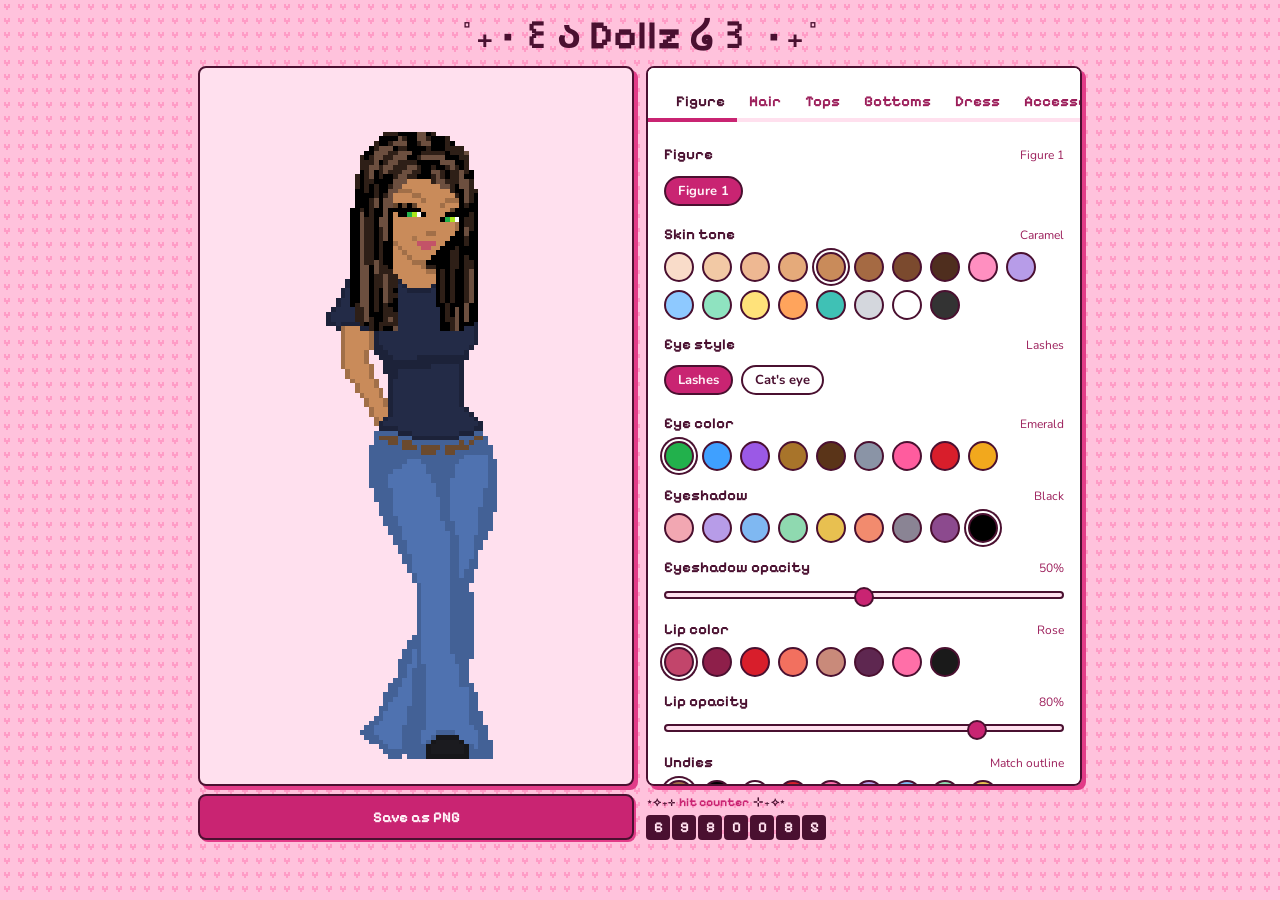
==== commit e02cc8c8: "added rumi" ====
--- a/index.html
+++ b/index.html
@@ -65,9 +65,12 @@
      M lighter fill, A accent, C darker accent, W fixed white, L fixed black (also shirt overlays)
      c d f g h = the Graphic top's monkey colors (fixed, lowercase)
      u under shirt, v lighter under shirt (the Puffer)
+     6 under shirt shade, 7 under shirt deep shade (the Lined Jacket's undershirt folds)
+     8 lighter pants fill, 9 lighter belt/lining (the Lined Shorts' streaks)
      1 2 3 4 5 = fill-to-accent blend steps (sixths), used by the ombre top
      Q pants fill         R pants outline (pants overlays only)
      Y shoe fill          Z shoe outline (a pants style's shoes only)
+     y lighter shoe fill, t shoe trim, s darker shoe trim (the Lined Shorts' boots)
      G pants belt (the enclosed gaps in the waistband)
      T top (bra)          U underwear
      L lashes are fixed black, not recolorable.                             */
@@ -641,6 +644,125 @@
         ".HHVVVVVV..............VHVVVVVVVV",
         ".HHVHHVV...............VHHHVVVVV.",
         "..HHHVV.................VHHHVVV.."
+      ]
+    },
+    {
+      /* From a whole-face screenshot (a long braid over the doll's right shoulder, nothing hidden): its grid was
+         fitted at 9.3 screenshot px per art px, and the face lines up with ours exactly at an offset of
+         (4, 3) cells: all 6 lip pixels, both nose pixels, all 22 lash/eyeshadow pixels and all 13 brow pixels
+         matched. The brows (a lighter purple in the screenshot) belong to the figure, so they are not in the
+         overlay. Three tones: D = shadow (dark purple), H = base, V = highlight (light purple). 54x107 at (4, 0).
+         No eye pixel is covered. 8 cap cells by the left temple (13,16) (12,17) (13,17) (11,18) (13,18) (11,19)
+         (13,19) (11,20) are skin in the screenshot but stay hair-colored here, because the cap is never hidden. */
+      id: 'rumi', name: 'Rumi', x: 4, y: 0,
+      rows: [
+        "...............DDDDDDDD...............................",
+        "...........VHDDVVVHHVVVD..............................",
+        "..........VHDHVVVHHHHVVVD.............................",
+        ".........VHHDHHHHHHHHHHHHD............................",
+        "........HVHDDHHDDDDDDDDDHD............................",
+        ".......DDHHDDDDHVVVDDVVHDD............................",
+        ".....VVHDDDVVDDHDHHVVHHHHD............................",
+        "....VVHHHDVVVDDDHHDDHHHDDV............................",
+        "...VHVVHDVVVHHDDHDVVDVHDDVV...........................",
+        "...DHHHDVVHHHHDDDHHHVHHHDHVV..........................",
+        "..HVDHDDVHHHHDDDDDHHHHHDDHHHH.........................",
+        ".HVHHVDVVHHHDDD....HHH..DDDHH.........................",
+        ".VVVVHDVHHHDDD............DDHD........................",
+        "DHVHHHDHHHDD...............DDD........................",
+        "DHHHDDDDDDD.................DD........................",
+        "DHDDDDDDDDD..................D........................",
+        "HDDDHHDDD.............................................",
+        "HHHHHHDD..............................................",
+        "VHVVHHD...............................................",
+        "HVVHHHD...............................................",
+        "HHVHHHH...............................................",
+        "DHHHHDHH..............................................",
+        "DHHHDDDD..............................................",
+        "DDDDHHHDDD............................................",
+        "HDDHHVVHDH............................................",
+        ".HHHVHHVHH............................................",
+        ".HHVVHHHVH............................................",
+        ".HHVHHDHVH............................................",
+        "..HHHHDDHHH...........................................",
+        "..HHHHDDDDDD..........................................",
+        "...DDDHDHHHH..........................................",
+        "....HHHHHVVVH.........................................",
+        "....HHV...............................................",
+        "....HH................................................",
+        "....H.................................................",
+        "......................................................",
+        "......................................................",
+        "......................................................",
+        "......................................................",
+        "......................................................",
+        "......................................................",
+        "......................................................",
+        "......................................................",
+        "......................................................",
+        "......................................................",
+        "......................................................",
+        "......................................................",
+        "......................................................",
+        "................................HD....................",
+        "..............................VVVHD...................",
+        "..............................HVHHHD..................",
+        "..............................VHDHHHD.................",
+        ".............................HVHDDDDD.................",
+        ".............................HHHDDHVHDD...............",
+        ".............................HHDDHVVVVHDD.............",
+        ".............................DDDHVVHHHHHD.............",
+        "...............................HHVHHDDHDHD............",
+        "................................DHHHHDDDDD............",
+        ".................................DHHDDDDHHH...........",
+        "..................................DHDDHHHHVD..........",
+        "...................................DDHVVVHVVD.........",
+        ".....................................HVVVHHHHD........",
+        ".....................................HHVHHDHDD........",
+        "......................................DDHDDDDH........",
+        ".......................................DDDDDHHV.......",
+        "........................................DDHHHVV.......",
+        ".........................................HVHHHVHD.....",
+        "..........................................VVHHHHD.....",
+        "...........................................VHHDHDD....",
+        "............................................DHDDDH....",
+        "............................................DDDHDH....",
+        ".............................................DHHHVH...",
+        "..............................................HVVHH...",
+        "..............................................HHVHD...",
+        "...............................................HHDD...",
+        "...............................................DHDDD..",
+        "................................................DDDD..",
+        "................................................HDDH..",
+        "................................................HHVHH.",
+        ".................................................VVHD.",
+        ".................................................HHHD.",
+        ".................................................DHDD.",
+        ".................................................DDDH.",
+        ".................................................HHDH.",
+        ".................................................HHVVV",
+        "..................................................HHVH",
+        "..................................................DHHH",
+        "..................................................HDDD",
+        "..................................................HDDH",
+        "..................................................HHDH",
+        "..................................................HVHH",
+        "..................................................HVV.",
+        "..................................................HHH.",
+        "..................................................DHD.",
+        "..................................................DDH.",
+        "..................................................HD..",
+        "..................................................HH..",
+        "..................................................HH..",
+        "..................................................V...",
+        ".................................................HH...",
+        ".................................................HD...",
+        ".................................................D....",
+        "................................................DH....",
+        "...............................................HHH....",
+        "...............................................HH.....",
+        "................................................H.....",
+        "...............................................H......"
       ]
     },
     {
@@ -1171,6 +1293,59 @@
         ".......XXX................"
       ]
     },
+    {
+      id: 'lined-jacket', name: 'Lined Jacket', x: 7, y: 29,
+      /* From a pixel file with the nose marker at cells (26,4)-(27,4) (grid 15.72 file px per art px,
+         0 mismatches), so figure = file cell - (1, -21). An open jacket over an undershirt, three colors:
+         the jacket (F, Top color; its pale streaks M are derived lighter, and the file's tan, the shaded
+         rim of the sleeves, is X, the jacket's own darker tone: value x 0.8), the lining (A, Accent color: just
+         the file's black, the edge along the open front and hem) and the undershirt (u, Under shirt color; its
+         two shades 6 and 7 are the file's light and mid grays, derived with the existing SHIRT_OUTLINE_FACTOR:
+         the under color's value x 0.8 and x 0.64). The file's two dark-purple pixels at the collar's top-left,
+         (15,8) and (16,8), read as the same black, so they are lining too. The white gaps between the sleeve
+         and the body are empty cells. */
+      accent: true,
+      under: true,                      // has an Under shirt color control
+      colors: { fill: 'yellow', accent: 'black', under: 'white' },   // swatches it starts with when picked
+      labels: { fill: 'Jacket color', accent: 'Lining color', under: 'Undershirt color' },
+      rows: [
+        ".......AA6666................",
+        ".......AA6uuu6...............",
+        ".......AAA66uu6....AA........",
+        "....XXXAAAAA6666666AAA.......",
+        "...XFFFFFAAA66uuu6AAAA.......",
+        "..XFFFFFFFFA6uuuu6AFFFX......",
+        ".XXFFFFFFFFA6uuuu6AFFFFX.....",
+        ".XXFFFFFFFFA6uuuuu6AFFFFX....",
+        "XFXXFFFFFFFA6uuuuu6AFFFFXX...",
+        "XFMXFFFFFFFA6uuuuu6AFFFFXFX..",
+        "XFMXXFFFXFFFA6uuuuu6AFFFFXX..",
+        "XFMFXXFFXFFFA6uuuuu6AFFFFXFX.",
+        "XFMFXXFXXFFFA6uuuuu6AFFFFFXX.",
+        "XFMFFXXXXFFFA6uuuuuu6AFFFFFXX",
+        "XFMFFXXXXFFFA6uuuuuu6AFFFFFFX",
+        "XFMFFXXXFFFFA6uuuuuu6AMMMFFFX",
+        "XFMFFXXFFFFMMA6uuuuu6AMMMMFFX",
+        "XFMMFXXFFFMMMA6uuuu66AMMFFFFX",
+        "XFMMFXXFFFFMMA6666666AFFFFFXX",
+        "XFMMFXXXFFFFFA66666666AFFFXXX",
+        "XFMMFXXXXFFFFA66666666AFXXX..",
+        "XFMMFX.XXXXXXA66666666AXXXX..",
+        "XFMMFX..XXXXXA66666666AXXXX..",
+        "XFMMFX...XXXXA66677777AFFX...",
+        "XFFMFFX..XFXXXA7777777AFFX...",
+        ".XFMFFX..XFFFFA7777777AFFX...",
+        ".XFMFFX...XFFFA77.....AAAX...",
+        "..XFFFFX..XFFAA.......AAAA...",
+        "...XFFFX.AAAAAA..........A...",
+        "...XFFFFXAAAA................",
+        "....XFFFX....................",
+        ".....XFFFX...................",
+        ".....XFFX....................",
+        "......XX.....................",
+        "......XX....................."
+      ]
+    },
     { id: 'none',    name: 'None',    rows: null }      // no top: kept last, at the far right of the row
   ];
 
@@ -1385,6 +1560,82 @@
         "............RRRRRRR........"
       ]
     },
+    {
+      id: 'lined-shorts', name: 'Lined Shorts', x: 12, y: 60,
+      /* From a pixel file with the nose marker at cells (26,4)-(27,4) (grid 15.72 file px per art px,
+         0 mismatches), so figure = file cell - (1, -21). Two colors: the shorts (Q fill, R outline = the fill's
+         value x 0.85, 8 = the lighter streaks, derived) and the wide waistband, the lining (G, the Belt color
+         row relabeled Lining color; 9 = its lighter streaks, derived). The file's own blue and pink are only
+         a guide, not added as swatches. Its boots (below) have their own two colors: Shoe color and Trim color. */
+      belt: true,
+      colors: { fill: 'dark-wash', belt: 'hot-pink', shoe: 'navy', trim: 'hot-pink' },   // swatches it starts with when picked
+      labels: { belt: 'Lining color' },
+      rows: [
+        ".....G........................",
+        ".....GGGGGG.......GGG.........",
+        "....GG99GGGGGGGGGGGGGG........",
+        "....G9999999GGGGGGGGGG........",
+        "...GG999999999999GGGGGG.......",
+        "..RRGGG999999999999GGGGG......",
+        "..RGRRQGGGGGG999GGGGGGQR......",
+        ".R9GGRRRRRRGGGGGGGGGGRRRR.....",
+        ".R9GGRRRRRRRRRRRRRRRRQQQQR....",
+        ".R9GGQQQQQQQQQQQQQQQQQQQQQR...",
+        ".R9GGQQ8QQQQQQQQQQQQQQQQQQR...",
+        ".R9GQQQ8QQQQQQQQQQQQQQQQ8QR...",
+        "R9GGQQQ8QQQQQQQQQQQQQQQQ8QR...",
+        "R9GGQQQ88QQQQQQQQQQQQQQQ8QQR..",
+        "R9GGQQ88QQQQQQQQRQQQQQQQ88QR..",
+        "R9GQQQ88QQQQQQQQQRRQQQQQ88QR..",
+        "R9GQQQ888QQQQQQQQRQQQQQQQ8QRR.",
+        "R9GQQ88888QQQQQQQRQQQQQQQ8QRR.",
+        "R9GQQQ888QQQQQQQQRQQQQQQQ88RR.",
+        "R9GQ888888QQQQQQQQRQQQQQQ88QR.",
+        "R9GQQ888888QQQQQQQRQQQQQQ88QRR",
+        "RGRRRRR888QQQQQQQQQRQQQQQQ8QRR",
+        "RRR....RRRQQQQQQQQQRQQRRRRRRRR",
+        ".RR.......RRRRRQQQQRRR......R.",
+        "...............RRRQQR........."
+      ],
+      /* The boots, from a pixel file made on the whole 84x144 stage with the nose marker at (44,31)-(45,31),
+         so figure = file - (19, 6) (0 mismatches). Y = shoe fill (Shoe color), Z = outline (the fill's value x 0.85),
+         y = lighter fill (derived), t / s = the stripe, the trim (Trim color) and its darker shade (value x 0.8).
+         The file's gray rim pixels (84,84,84) and (48,48,48) are Z. 20x28 at (16, 110). */
+      shoes: {
+        trim: true,                     // has a Trim color control (the t / s cells)
+        x: 16, y: 110,
+        rows: [
+          "....ZZZZ............",
+          ".....ZZZZ...........",
+          ".....YYYZZ........ZZ",
+          ".....ZYYYZZZZZZZZZZZ",
+          ".....ZYYYZyYYssZYYZZ",
+          ".....ZYYYZyyystZyyZ.",
+          ".....ZYYYYZyystZyZZ.",
+          ".....ZYYYYZZystZyZZ.",
+          ".....ZYYYYZZystZyZ..",
+          ".....ZZYYYZZystZZZ..",
+          ".....ZZYYYZZystZZZ..",
+          ".....ZZYYYZZystZZZ..",
+          "....ZZZZYYZZystZZZ..",
+          "...YZZZYZYZZystZZZ..",
+          "..YZZYYYYYZZystZZZ..",
+          ".YYYYYYYYZYZystZZZ..",
+          "YZYYYYYYYZYZyssZZZ..",
+          "YZZYYYYYZZZZyssZZZ..",
+          "YZZZZYYZZZZZZZZZZZZ.",
+          "ZYZZZZZZZZZZystyZZZ.",
+          "ZZZZYZYZZyyyystyyZZZ",
+          ".ZZZZZYZZYyystttyyZZ",
+          ".....ZZZZYYYstttYyZZ",
+          ".......ZZYYYssstYYZZ",
+          ".......ZZZYYssssYYZZ",
+          ".......ZZZYYYsssYZZZ",
+          ".......ZZZZYYZYZYZZZ",
+          ".......ZZZZZZZZZZZZZ"
+        ]
+      }
+    },
     { id: 'none',   name: 'None',   rows: null }      // no bottoms: kept last, after the pants
   ];
 
@@ -1448,6 +1699,23 @@
     { name: 'Hot Pink', hex: '#E8308A' }
   ];
 
+  /* Presets: a whole look saved as a set of picks. `state` holds the same keys and ids the controls use
+     (every key is optional: a key left out keeps the current pick). Picking a preset on the Presets tab
+     copies it into the state. */
+  const PRESETS = [
+    {
+      id: 'rumi', name: 'Rumi',
+      state: {
+        figure: 'figure-1', skin: 'porcelain',
+        eyestyle: 'cats-eye', eyes: 'violet', shadow: 'black', shadowOpacity: 50, lips: 'rose', lipOpacity: 80,
+        clothes: 'match-outline',
+        hairstyle: 'rumi', hair: 'purple', brows: 'purple',
+        shirt: 'lined-jacket', shirtunder: 'white', shirtcolor: 'yellow', shirtaccent: 'black',
+        pants: 'lined-shorts', pantscolor: 'dark-wash', beltcolor: 'hot-pink', shoecolor: 'navy', shoetrim: 'hot-pink'
+      }
+    }
+  ];
+
   const currentShirt = () => SHIRTS.find(s => s.id === state.shirt);
   const currentPants = () => PANTS.find(p => p.id === state.pants);
 
@@ -1458,7 +1726,8 @@
     { id: 'tops',        label: 'Tops' },
     { id: 'bottoms',     label: 'Bottoms' },
     { id: 'dress',       label: 'Dress' },
-    { id: 'accessories', label: 'Accessories' }
+    { id: 'accessories', label: 'Accessories' },
+    { id: 'presets',     label: 'Presets' }
   ];
 
   /* One entry per control. `tab` = which category it lives in.
@@ -1469,10 +1738,12 @@
     { tab: 'bottoms', key: 'pants', label: 'Bottom', kind: 'chip', options: PANTS.map(x => ({ id: x.id, name: x.name })) },
     { tab: 'bottoms', key: 'pantscolor', label: 'Bottom color', kind: 'swatch', options: PANTS_COLORS },
     /* showIf hides a control; dependsOn names the state key that can change it, so the panel re-renders. */
-    { tab: 'bottoms', key: 'beltcolor', label: 'Belt color', kind: 'swatch', options: BELT_COLORS,
+    { tab: 'bottoms', key: 'beltcolor', label: () => (currentPants().labels || {}).belt || 'Belt color', kind: 'swatch', options: BELT_COLORS,
       dependsOn: 'pants', showIf: () => !!currentPants().belt },
     { tab: 'bottoms', key: 'shoecolor', label: 'Shoe color', kind: 'swatch', options: SHOE_COLORS,
       dependsOn: 'pants', showIf: () => !!currentPants().shoes },
+    { tab: 'bottoms', key: 'shoetrim', label: 'Trim color', kind: 'swatch', options: SHOE_COLORS,
+      dependsOn: 'pants', showIf: () => !!(currentPants().shoes && currentPants().shoes.trim) },
     { tab: 'tops', key: 'shirt', label: 'Top', kind: 'chip',
       options: SHIRTS.map(x => ({ id: x.id, name: x.name })) },
     { tab: 'tops', key: 'shirtunder', label: () => (currentShirt().labels || {}).under || 'Under shirt color', kind: 'swatch', options: SHIRT_COLORS,
@@ -1498,7 +1769,9 @@
     { tab: 'figure', key: 'shadowOpacity', label: 'Eyeshadow opacity', kind: 'range', min: 0, max: 100, step: 1 },
     { tab: 'figure', key: 'lips',    label: 'Lip color',     kind: 'swatch', options: LIPS },
     { tab: 'figure', key: 'lipOpacity', label: 'Lip opacity', kind: 'range', min: 0, max: 100, step: 1 },
-    { tab: 'figure', key: 'clothes', label: 'Undies',         kind: 'swatch', options: CLOTHES }
+    { tab: 'figure', key: 'clothes', label: 'Undies',         kind: 'swatch', options: CLOTHES },
+    /* Not a pick of its own: it sets many picks at once (see PRESETS), so it has no state key. */
+    { tab: 'presets', key: 'preset', label: 'Preset', kind: 'preset' }
   ];
 
   /* =======================================================================
@@ -1549,7 +1822,7 @@
     return [r, g, b].map(n => Math.round(Math.min(1, Math.max(0, n + m)) * 255));
   }
 
-  /* Hair highlight: a lighter, slightly softer version of the base tone. */
+  /* Hair highlight: a lighter, slightly softer version of the base tone (the Lined Shorts reuse it for their streaks). */
   const HAIR_HIGHLIGHT = { lightness: 0.2, saturation: 0.8 };
   const highlightOf = rgb => {
     const [h, sat, l] = rgbToHsl(rgb);
@@ -1597,7 +1870,8 @@
     pants:      'flares',
     pantscolor: 'denim',
     beltcolor:  'brown',
-    shoecolor:  'black'
+    shoecolor:  'black',
+    shoetrim:   'hot-pink'
   };
 
   const findOption = key => CONTROLS.find(c => c.key === key).options.find(o => o.id === state[key]);
@@ -1622,6 +1896,7 @@
 
     const shoeFill     = hexToRgb(findOption('shoecolor').hex);
     const shoeOutline  = darkenValue(shoeFill, SHOE_OUTLINE_FACTOR);
+    const shoeTrim     = hexToRgb(findOption('shoetrim').hex);
 
     const shirtOpt     = findOption('shirtcolor');
     const shirtFill    = hexToRgb(shirtOpt.hex);
@@ -1650,8 +1925,11 @@
       4: mixRgb(shirtFill, shirtAccent, 4 / 6), 5: mixRgb(shirtFill, shirtAccent, 5 / 6),     // the Ombre's fade, fill to accent in sixths
       Q: pantsFill, R: pantsOutline,
       Y: shoeFill, Z: shoeOutline,
+      y: highlightOf(shoeFill), t: shoeTrim, s: darkenValue(shoeTrim, SHIRT_OUTLINE_FACTOR),   // Lined Shorts' boots: lighter fill, trim, darker trim
       c: [255, 249, 189], d: [156, 90, 60], f: [229, 170, 122], g: [237, 28, 36], h: [153, 0, 48],   // the monkey's fixed colors
       u: shirtUnder, v: shirtUnderLight,                          // Puffer: under shirt and its lighter streak
+      6: darkenValue(shirtUnder, SHIRT_OUTLINE_FACTOR), 7: darkenValue(shirtUnder, SHIRT_OUTLINE_FACTOR ** 2),   // Lined Jacket: undershirt folds
+      8: highlightOf(pantsFill), 9: highlightOf(hexToRgb(findOption('beltcolor').hex)),   // Lined Shorts: lighter streaks on the shorts and the lining
       G: hexToRgb(findOption('beltcolor').hex)
     };
   }
@@ -1825,8 +2103,42 @@
     return wrap;
   }
 
+  /* Preset chips: the same chip row as any other control, but a click copies a whole preset into the
+     state. A chip shows as chosen only while every one of its picks is still the current pick. */
+  function buildPresets(def) {
+    const wrap  = el('div', 'control');
+    const { head, label, value } = buildHead(def);
+    const group = el('div', 'chip-group');
+    group.setAttribute('role', 'radiogroup');
+    group.setAttribute('aria-labelledby', label.id);
+
+    const isOn = preset => Object.entries(preset.state).every(([key, pick]) => state[key] === pick);
+    const current = PRESETS.find(isOn);
+    value.textContent = current ? current.name : '';
+
+    PRESETS.forEach(preset => {
+      const btn = el('button', 'chip', preset.name);
+      btn.type = 'button';
+      btn.setAttribute('role', 'radio');
+      btn.setAttribute('aria-checked', String(preset === current));
+      btn.dataset.id = preset.id;
+      btn.addEventListener('click', () => {
+        Object.assign(state, preset.state);
+        renderPanel(true);
+        const again = panelEl.querySelector('[aria-labelledby="label-' + def.key + '"] [data-id="' + preset.id + '"]');
+        if (again) again.focus();
+        renderPreview();
+      });
+      group.append(btn);
+    });
+
+    wrap.append(head, group);
+    return wrap;
+  }
+
   function buildControl(def) {
     if (def.kind === 'range') return buildRange(def);
+    if (def.kind === 'preset') return buildPresets(def);
 
     const wrap  = el('div', 'control');
     const { head, label } = buildHead(def);
@@ -1853,6 +2165,10 @@
         if (def.key === 'shirt') {        // picking a top sets its own start colors (black wherever a main color applies)
           const start = currentShirt().colors;
           if (start) { state.shirtcolor = start.fill; if (start.accent) state.shirtaccent = start.accent; if (start.design) state.shirtdesign = start.design; if (start.under) state.shirtunder = start.under; }
+        }
+        if (def.key === 'pants') {        // a pants style can set its own start colors (the others just keep the current ones)
+          const start = currentPants().colors;
+          if (start) { state.pantscolor = start.fill; if (start.belt) state.beltcolor = start.belt; if (start.shoe) state.shoecolor = start.shoe; if (start.trim) state.shoetrim = start.trim; }
         }
         if (CONTROLS.some(c => [].concat(c.dependsOn || []).includes(def.key))) {
           /* Another control's visibility depends on this one: rebuild the panel, keep scroll + focus. */
@@ -1984,6 +2300,7 @@
 
   function randomize() {
     CONTROLS.forEach(def => {
+      if (def.kind === 'preset') return;   // sets many picks at once; nothing to randomize
       if (def.kind === 'range') {
         const [lo, hi] = RANDOM_RANGE[def.key] || [def.min, def.max];
         state[def.key] = lo + Math.floor(Math.random() * (hi - lo + 1));
